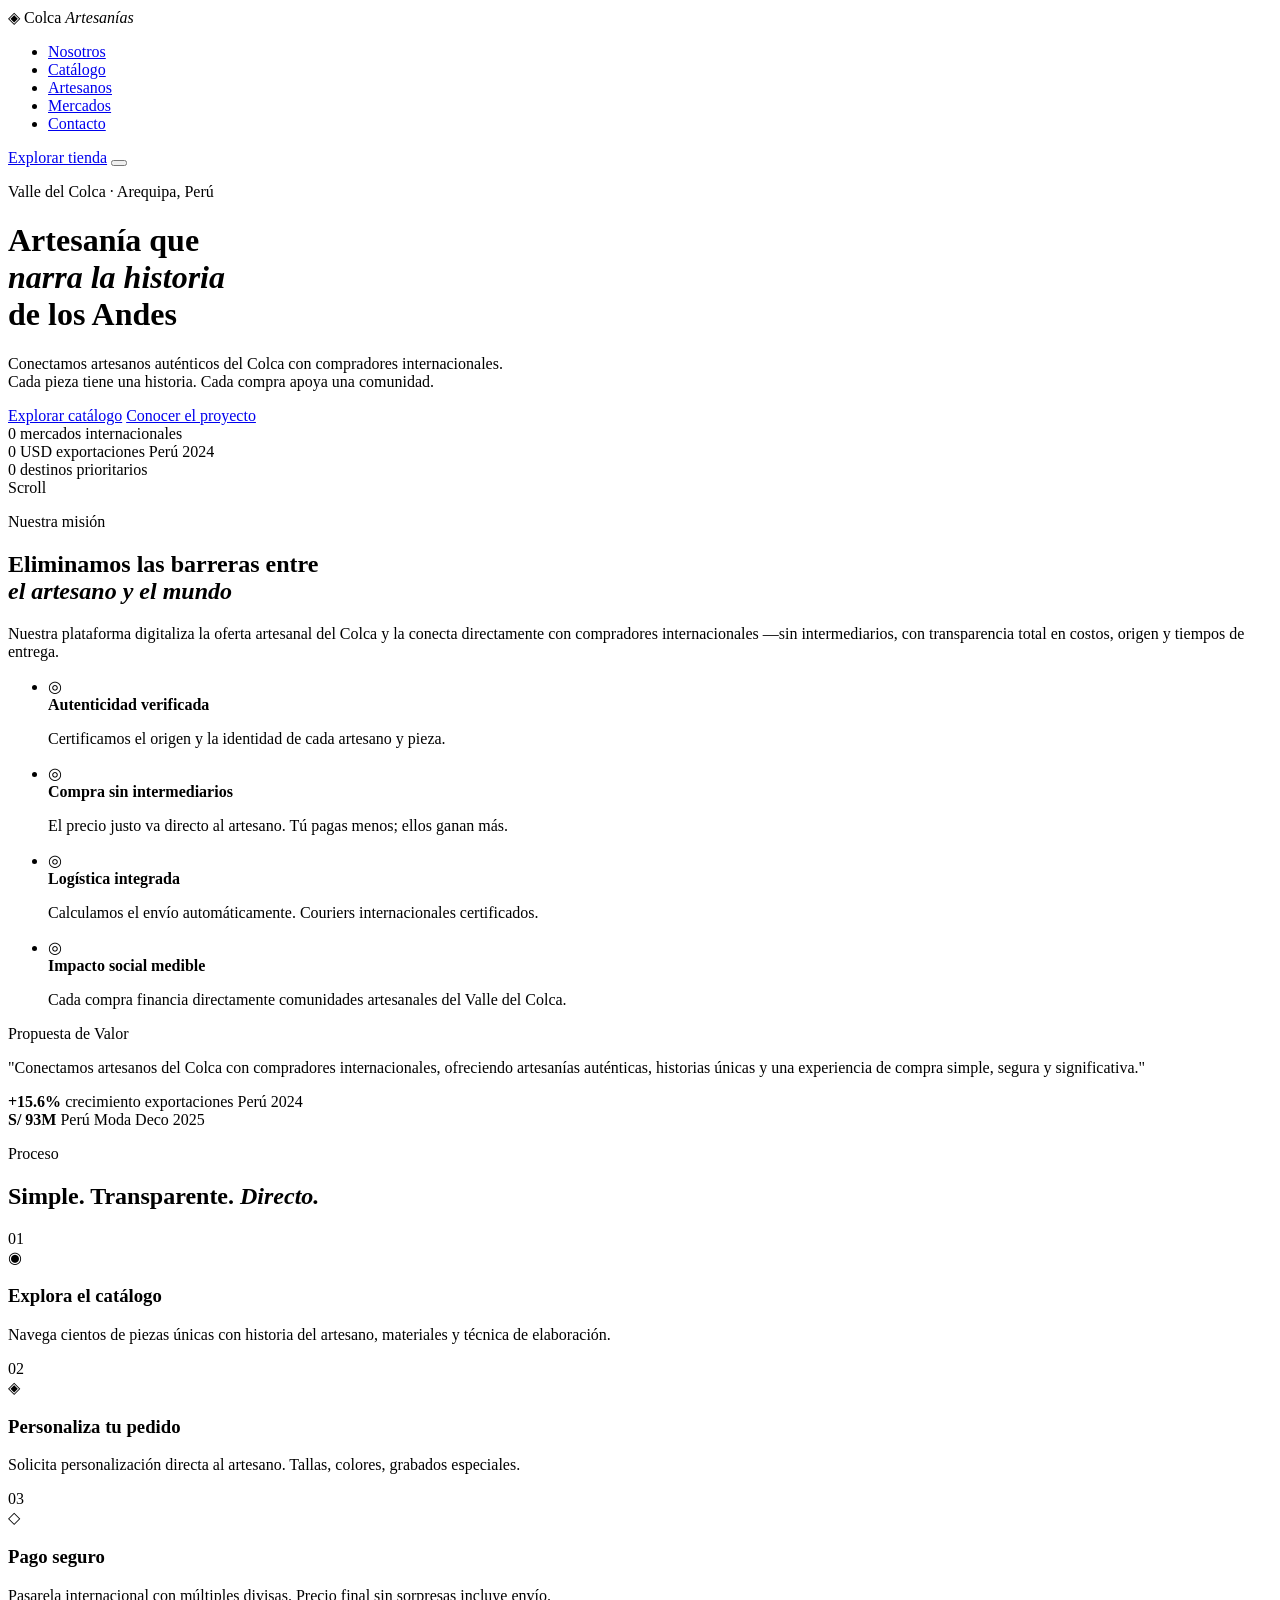
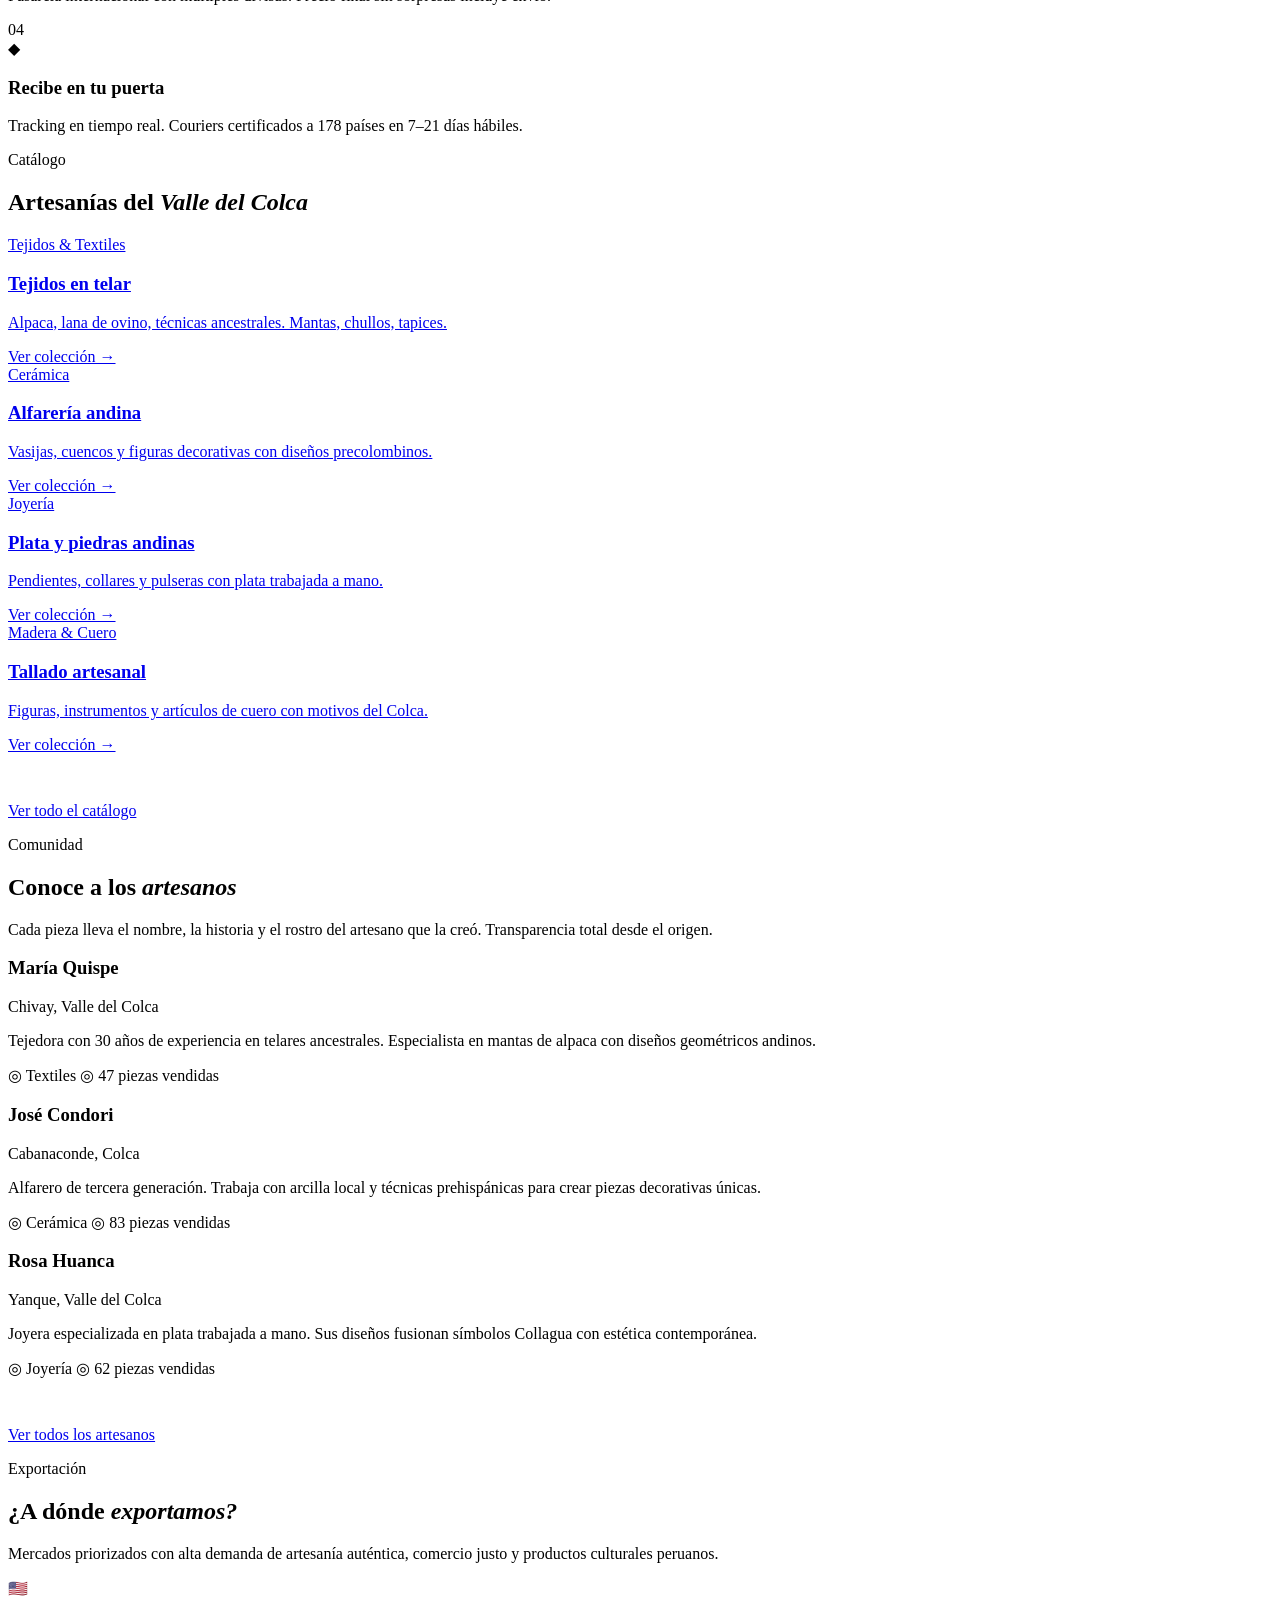
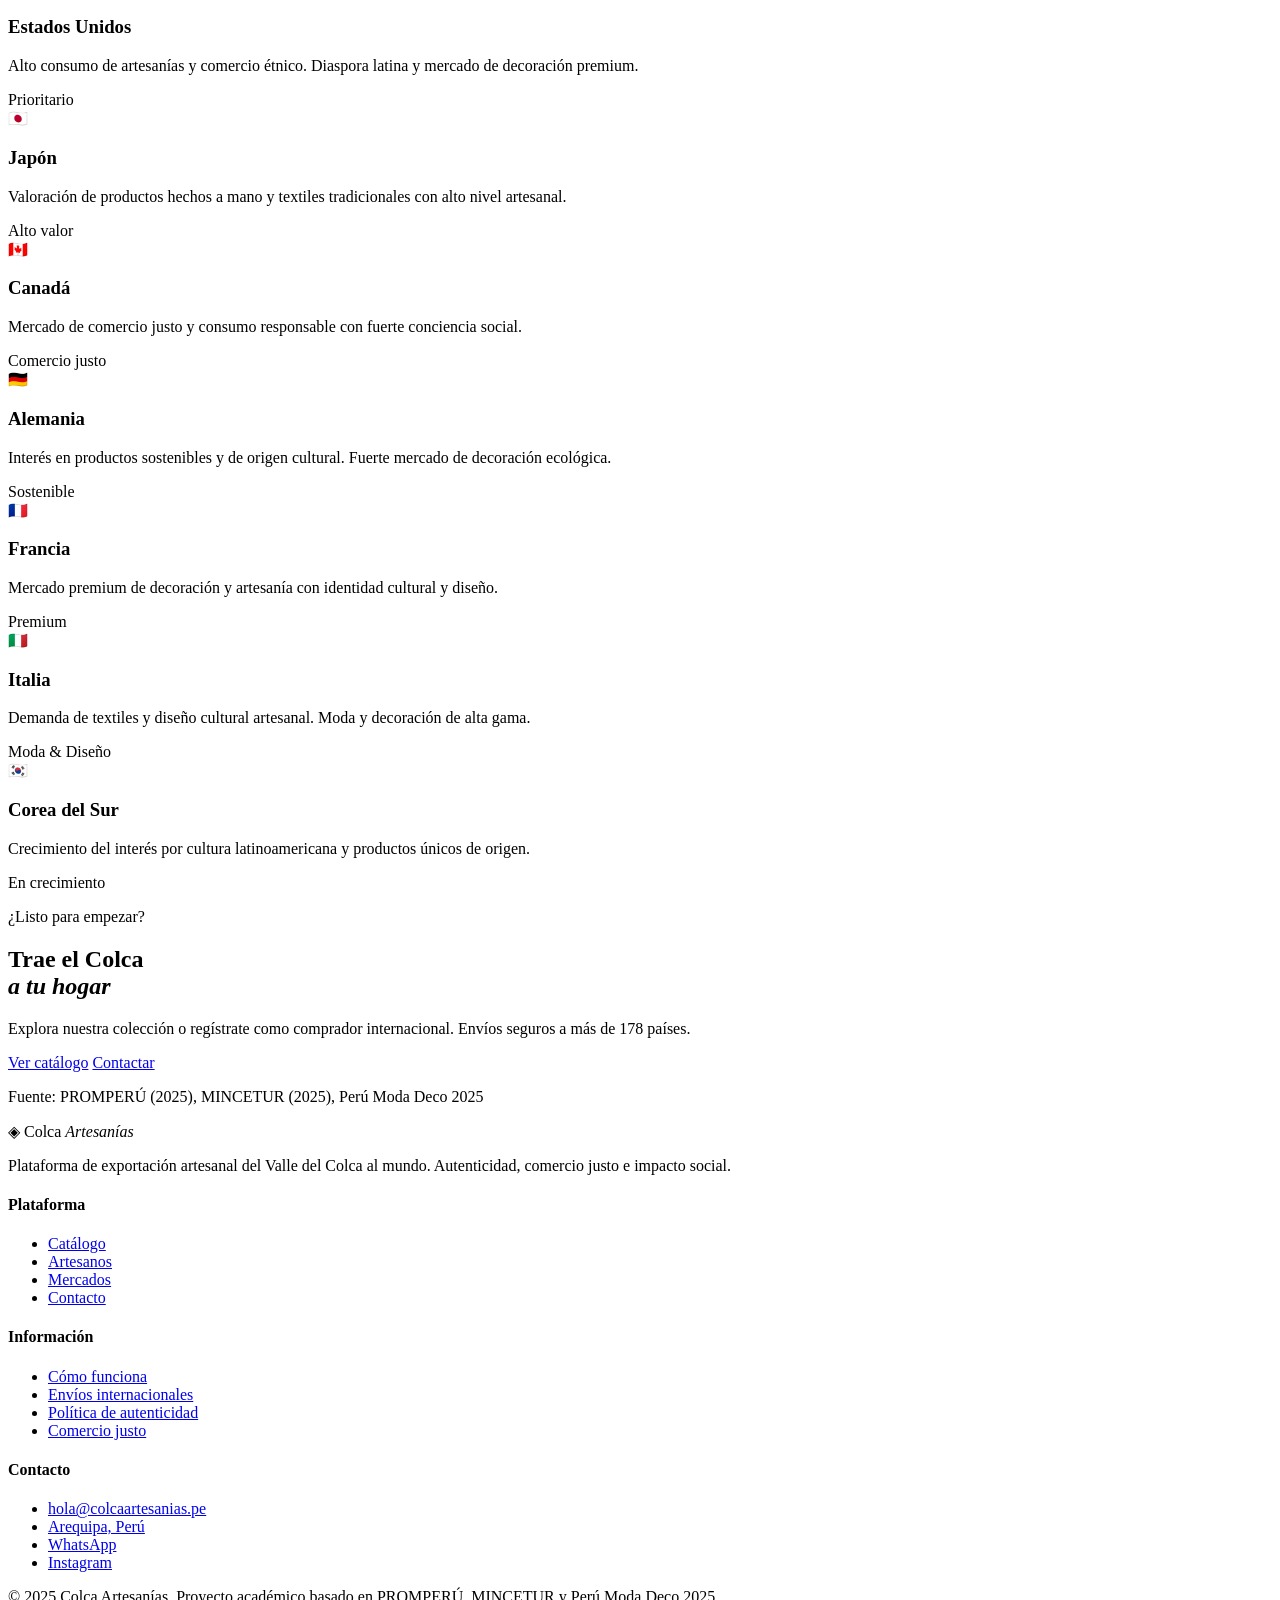
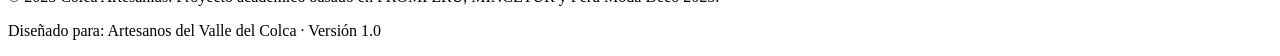
==== index.html @ 42e781b8 "Add files via upload" ====
<!DOCTYPE html>
<html lang="es">
<head>
  <meta charset="UTF-8" />
  <meta name="viewport" content="width=device-width, initial-scale=1.0" />
  <title>Colca Artesanías — Artesanía del Valle del Colca al Mundo</title>
  <meta name="description" content="Plataforma que conecta artesanos del Valle del Colca con compradores internacionales. Artesanías auténticas, historias únicas, envío mundial." />
  <link rel="preconnect" href="https://fonts.googleapis.com" />
  <link rel="preconnect" href="https://fonts.gstatic.com" crossorigin />
  <link href="https://fonts.googleapis.com/css2?family=Cormorant+Garamond:ital,wght@0,300;0,400;0,600;0,700;1,300;1,400&family=Outfit:wght@300;400;500;600&display=swap" rel="stylesheet" />
  <link rel="stylesheet" href="css/main.css" />
  <link rel="stylesheet" href="css/animations.css" />
</head>
<body>

  <!-- ── NAV ───────────────────────────────────────────────────────────────── -->
  <nav class="nav" id="nav">
    <div class="nav__logo">
      <span class="nav__logo-icon">◈</span>
      <span class="nav__logo-text">Colca <em>Artesanías</em></span>
    </div>
    <ul class="nav__links">
      <li><a href="#nosotros">Nosotros</a></li>
      <li><a href="#catalogo">Catálogo</a></li>
      <li><a href="#artesanos">Artesanos</a></li>
      <li><a href="#mercados">Mercados</a></li>
      <li><a href="#contacto">Contacto</a></li>
    </ul>
    <a href="pages/catalogo.html" class="nav__cta">Explorar tienda</a>
    <button class="nav__burger" id="navBurger" aria-label="Menú">
      <span></span><span></span><span></span>
    </button>
  </nav>

  <!-- ── HERO ──────────────────────────────────────────────────────────────── -->
  <header class="hero">
    <div class="hero__bg">
      <div class="hero__texture"></div>
      <div class="hero__gradient"></div>
    </div>
    <div class="hero__content">
      <p class="hero__eyebrow reveal">Valle del Colca · Arequipa, Perú</p>
      <h1 class="hero__title reveal">
        Artesanía que<br/>
        <em>narra la historia</em><br/>
        de los Andes
      </h1>
      <p class="hero__subtitle reveal">
        Conectamos artesanos auténticos del Colca con compradores internacionales.<br/>
        Cada pieza tiene una historia. Cada compra apoya una comunidad.
      </p>
      <div class="hero__actions reveal">
        <a href="pages/catalogo.html" class="btn btn--primary">Explorar catálogo</a>
        <a href="#nosotros" class="btn btn--ghost">Conocer el proyecto</a>
      </div>
    </div>
    <div class="hero__stats reveal">
      <div class="stat">
        <span class="stat__num" data-target="178">0</span>
        <span class="stat__label">mercados internacionales</span>
      </div>
      <div class="stat">
        <span class="stat__num" data-target="74" data-suffix="B">0</span>
        <span class="stat__label">USD exportaciones Perú 2024</span>
      </div>
      <div class="stat">
        <span class="stat__num" data-target="7" data-suffix=" países">0</span>
        <span class="stat__label">destinos prioritarios</span>
      </div>
    </div>
    <div class="hero__scroll">
      <span>Scroll</span>
      <div class="hero__scroll-line"></div>
    </div>
  </header>

  <!-- ── PROPUESTA DE VALOR ─────────────────────────────────────────────────── -->
  <section class="value-prop" id="nosotros">
    <div class="container">
      <div class="value-prop__grid">
        <div class="value-prop__text">
          <p class="label reveal">Nuestra misión</p>
          <h2 class="reveal">Eliminamos las barreras entre<br/><em>el artesano y el mundo</em></h2>
          <p class="body-text reveal">
            Nuestra plataforma digitaliza la oferta artesanal del Colca y la conecta directamente con compradores internacionales —sin intermediarios, con transparencia total en costos, origen y tiempos de entrega.
          </p>
          <ul class="value-list reveal">
            <li>
              <span class="value-list__icon">◎</span>
              <div>
                <strong>Autenticidad verificada</strong>
                <p>Certificamos el origen y la identidad de cada artesano y pieza.</p>
              </div>
            </li>
            <li>
              <span class="value-list__icon">◎</span>
              <div>
                <strong>Compra sin intermediarios</strong>
                <p>El precio justo va directo al artesano. Tú pagas menos; ellos ganan más.</p>
              </div>
            </li>
            <li>
              <span class="value-list__icon">◎</span>
              <div>
                <strong>Logística integrada</strong>
                <p>Calculamos el envío automáticamente. Couriers internacionales certificados.</p>
              </div>
            </li>
            <li>
              <span class="value-list__icon">◎</span>
              <div>
                <strong>Impacto social medible</strong>
                <p>Cada compra financia directamente comunidades artesanales del Valle del Colca.</p>
              </div>
            </li>
          </ul>
        </div>
        <div class="value-prop__visual reveal">
          <div class="vp-card">
            <div class="vp-card__tag">Propuesta de Valor</div>
            <p class="vp-card__text">
              "Conectamos artesanos del Colca con compradores internacionales, ofreciendo artesanías auténticas, historias únicas y una experiencia de compra simple, segura y significativa."
            </p>
            <div class="vp-card__divider"></div>
            <div class="vp-card__stats">
              <div>
                <strong>+15.6%</strong>
                <span>crecimiento exportaciones Perú 2024</span>
              </div>
              <div>
                <strong>S/ 93M</strong>
                <span>Perú Moda Deco 2025</span>
              </div>
            </div>
          </div>
        </div>
      </div>
    </div>
  </section>

  <!-- ── CÓMO FUNCIONA ─────────────────────────────────────────────────────── -->
  <section class="how-it-works">
    <div class="container">
      <p class="label label--center reveal">Proceso</p>
      <h2 class="text-center reveal">Simple. Transparente. <em>Directo.</em></h2>
      <div class="steps">
        <div class="step reveal">
          <div class="step__number">01</div>
          <div class="step__icon">◉</div>
          <h3>Explora el catálogo</h3>
          <p>Navega cientos de piezas únicas con historia del artesano, materiales y técnica de elaboración.</p>
        </div>
        <div class="step__connector"></div>
        <div class="step reveal">
          <div class="step__number">02</div>
          <div class="step__icon">◈</div>
          <h3>Personaliza tu pedido</h3>
          <p>Solicita personalización directa al artesano. Tallas, colores, grabados especiales.</p>
        </div>
        <div class="step__connector"></div>
        <div class="step reveal">
          <div class="step__number">03</div>
          <div class="step__icon">◇</div>
          <h3>Pago seguro</h3>
          <p>Pasarela internacional con múltiples divisas. Precio final sin sorpresas incluye envío.</p>
        </div>
        <div class="step__connector"></div>
        <div class="step reveal">
          <div class="step__number">04</div>
          <div class="step__icon">◆</div>
          <h3>Recibe en tu puerta</h3>
          <p>Tracking en tiempo real. Couriers certificados a 178 países en 7–21 días hábiles.</p>
        </div>
      </div>
    </div>
  </section>

  <!-- ── CATEGORÍAS / CATÁLOGO PREVIEW ─────────────────────────────────────── -->
  <section class="catalog-preview" id="catalogo">
    <div class="container">
      <p class="label reveal">Catálogo</p>
      <h2 class="reveal">Artesanías del <em>Valle del Colca</em></h2>
      <div class="categories reveal">
        <a href="pages/catalogo.html?cat=textiles" class="category-card">
          <div class="category-card__bg category-card__bg--textiles"></div>
          <div class="category-card__content">
            <span class="category-card__tag">Tejidos &amp; Textiles</span>
            <h3>Tejidos en telar</h3>
            <p>Alpaca, lana de ovino, técnicas ancestrales. Mantas, chullos, tapices.</p>
            <span class="category-card__cta">Ver colección →</span>
          </div>
        </a>
        <a href="pages/catalogo.html?cat=ceramica" class="category-card">
          <div class="category-card__bg category-card__bg--ceramica"></div>
          <div class="category-card__content">
            <span class="category-card__tag">Cerámica</span>
            <h3>Alfarería andina</h3>
            <p>Vasijas, cuencos y figuras decorativas con diseños precolombinos.</p>
            <span class="category-card__cta">Ver colección →</span>
          </div>
        </a>
        <a href="pages/catalogo.html?cat=joyeria" class="category-card">
          <div class="category-card__bg category-card__bg--joyeria"></div>
          <div class="category-card__content">
            <span class="category-card__tag">Joyería</span>
            <h3>Plata y piedras andinas</h3>
            <p>Pendientes, collares y pulseras con plata trabajada a mano.</p>
            <span class="category-card__cta">Ver colección →</span>
          </div>
        </a>
        <a href="pages/catalogo.html?cat=madera" class="category-card">
          <div class="category-card__bg category-card__bg--madera"></div>
          <div class="category-card__content">
            <span class="category-card__tag">Madera &amp; Cuero</span>
            <h3>Tallado artesanal</h3>
            <p>Figuras, instrumentos y artículos de cuero con motivos del Colca.</p>
            <span class="category-card__cta">Ver colección →</span>
          </div>
        </a>
      </div>
      <div class="text-center reveal" style="margin-top:3rem">
        <a href="pages/catalogo.html" class="btn btn--primary">Ver todo el catálogo</a>
      </div>
    </div>
  </section>

  <!-- ── ARTESANOS ──────────────────────────────────────────────────────────── -->
  <section class="artisans" id="artesanos">
    <div class="container">
      <p class="label reveal">Comunidad</p>
      <h2 class="reveal">Conoce a los <em>artesanos</em></h2>
      <p class="section-desc reveal">Cada pieza lleva el nombre, la historia y el rostro del artesano que la creó. Transparencia total desde el origen.</p>
      <div class="artisans__grid">
        <div class="artisan-card reveal">
          <div class="artisan-card__img artisan-card__img--1"></div>
          <div class="artisan-card__body">
            <h3>María Quispe</h3>
            <span class="artisan-card__village">Chivay, Valle del Colca</span>
            <p>Tejedora con 30 años de experiencia en telares ancestrales. Especialista en mantas de alpaca con diseños geométricos andinos.</p>
            <div class="artisan-card__meta">
              <span>◎ Textiles</span>
              <span>◎ 47 piezas vendidas</span>
            </div>
          </div>
        </div>
        <div class="artisan-card reveal">
          <div class="artisan-card__img artisan-card__img--2"></div>
          <div class="artisan-card__body">
            <h3>José Condori</h3>
            <span class="artisan-card__village">Cabanaconde, Colca</span>
            <p>Alfarero de tercera generación. Trabaja con arcilla local y técnicas prehispánicas para crear piezas decorativas únicas.</p>
            <div class="artisan-card__meta">
              <span>◎ Cerámica</span>
              <span>◎ 83 piezas vendidas</span>
            </div>
          </div>
        </div>
        <div class="artisan-card reveal">
          <div class="artisan-card__img artisan-card__img--3"></div>
          <div class="artisan-card__body">
            <h3>Rosa Huanca</h3>
            <span class="artisan-card__village">Yanque, Valle del Colca</span>
            <p>Joyera especializada en plata trabajada a mano. Sus diseños fusionan símbolos Collagua con estética contemporánea.</p>
            <div class="artisan-card__meta">
              <span>◎ Joyería</span>
              <span>◎ 62 piezas vendidas</span>
            </div>
          </div>
        </div>
      </div>
      <div class="text-center reveal" style="margin-top:3rem">
        <a href="pages/artesanos.html" class="btn btn--outline">Ver todos los artesanos</a>
      </div>
    </div>
  </section>

  <!-- ── MERCADOS ───────────────────────────────────────────────────────────── -->
  <section class="markets" id="mercados">
    <div class="container">
      <p class="label reveal">Exportación</p>
      <h2 class="reveal">¿A dónde <em>exportamos?</em></h2>
      <p class="section-desc reveal">Mercados priorizados con alta demanda de artesanía auténtica, comercio justo y productos culturales peruanos.</p>
      <div class="markets__grid">
        <div class="market-card reveal" data-country="us">
          <div class="market-card__flag">🇺🇸</div>
          <div class="market-card__info">
            <h3>Estados Unidos</h3>
            <p>Alto consumo de artesanías y comercio étnico. Diaspora latina y mercado de decoración premium.</p>
          </div>
          <div class="market-card__tag">Prioritario</div>
        </div>
        <div class="market-card reveal" data-country="jp">
          <div class="market-card__flag">🇯🇵</div>
          <div class="market-card__info">
            <h3>Japón</h3>
            <p>Valoración de productos hechos a mano y textiles tradicionales con alto nivel artesanal.</p>
          </div>
          <div class="market-card__tag">Alto valor</div>
        </div>
        <div class="market-card reveal" data-country="ca">
          <div class="market-card__flag">🇨🇦</div>
          <div class="market-card__info">
            <h3>Canadá</h3>
            <p>Mercado de comercio justo y consumo responsable con fuerte conciencia social.</p>
          </div>
          <div class="market-card__tag">Comercio justo</div>
        </div>
        <div class="market-card reveal" data-country="de">
          <div class="market-card__flag">🇩🇪</div>
          <div class="market-card__info">
            <h3>Alemania</h3>
            <p>Interés en productos sostenibles y de origen cultural. Fuerte mercado de decoración ecológica.</p>
          </div>
          <div class="market-card__tag">Sostenible</div>
        </div>
        <div class="market-card reveal" data-country="fr">
          <div class="market-card__flag">🇫🇷</div>
          <div class="market-card__info">
            <h3>Francia</h3>
            <p>Mercado premium de decoración y artesanía con identidad cultural y diseño.</p>
          </div>
          <div class="market-card__tag">Premium</div>
        </div>
        <div class="market-card reveal" data-country="it">
          <div class="market-card__flag">🇮🇹</div>
          <div class="market-card__info">
            <h3>Italia</h3>
            <p>Demanda de textiles y diseño cultural artesanal. Moda y decoración de alta gama.</p>
          </div>
          <div class="market-card__tag">Moda & Diseño</div>
        </div>
        <div class="market-card reveal" data-country="kr">
          <div class="market-card__flag">🇰🇷</div>
          <div class="market-card__info">
            <h3>Corea del Sur</h3>
            <p>Crecimiento del interés por cultura latinoamericana y productos únicos de origen.</p>
          </div>
          <div class="market-card__tag">En crecimiento</div>
        </div>
      </div>
    </div>
  </section>

  <!-- ── CTA FINAL ─────────────────────────────────────────────────────────── -->
  <section class="cta-section" id="contacto">
    <div class="cta-section__bg"></div>
    <div class="container">
      <div class="cta-box reveal">
        <p class="label label--light">¿Listo para empezar?</p>
        <h2>Trae el Colca<br/><em>a tu hogar</em></h2>
        <p>Explora nuestra colección o regístrate como comprador internacional. Envíos seguros a más de 178 países.</p>
        <div class="cta-box__actions">
          <a href="pages/catalogo.html" class="btn btn--primary">Ver catálogo</a>
          <a href="pages/contacto.html" class="btn btn--ghost-light">Contactar</a>
        </div>
        <p class="cta-box__note">Fuente: PROMPERÚ (2025), MINCETUR (2025), Perú Moda Deco 2025</p>
      </div>
    </div>
  </section>

  <!-- ── FOOTER ─────────────────────────────────────────────────────────────── -->
  <footer class="footer">
    <div class="container">
      <div class="footer__top">
        <div class="footer__brand">
          <div class="footer__logo">
            <span class="nav__logo-icon">◈</span>
            <span>Colca <em>Artesanías</em></span>
          </div>
          <p>Plataforma de exportación artesanal del Valle del Colca al mundo. Autenticidad, comercio justo e impacto social.</p>
        </div>
        <div class="footer__links">
          <div class="footer__col">
            <h4>Plataforma</h4>
            <ul>
              <li><a href="pages/catalogo.html">Catálogo</a></li>
              <li><a href="pages/artesanos.html">Artesanos</a></li>
              <li><a href="#mercados">Mercados</a></li>
              <li><a href="pages/contacto.html">Contacto</a></li>
            </ul>
          </div>
          <div class="footer__col">
            <h4>Información</h4>
            <ul>
              <li><a href="#">Cómo funciona</a></li>
              <li><a href="#">Envíos internacionales</a></li>
              <li><a href="#">Política de autenticidad</a></li>
              <li><a href="#">Comercio justo</a></li>
            </ul>
          </div>
          <div class="footer__col">
            <h4>Contacto</h4>
            <ul>
              <li><a href="mailto:hola@colcaartesanias.pe">hola@colcaartesanias.pe</a></li>
              <li><a href="#">Arequipa, Perú</a></li>
              <li><a href="#">WhatsApp</a></li>
              <li><a href="#">Instagram</a></li>
            </ul>
          </div>
        </div>
      </div>
      <div class="footer__bottom">
        <p>© 2025 Colca Artesanías. Proyecto académico basado en PROMPERÚ, MINCETUR y Perú Moda Deco 2025.</p>
        <p>Diseñado para: Artesanos del Valle del Colca · Versión 1.0</p>
      </div>
    </div>
  </footer>

  <script src="js/main.js"></script>
</body>
</html>
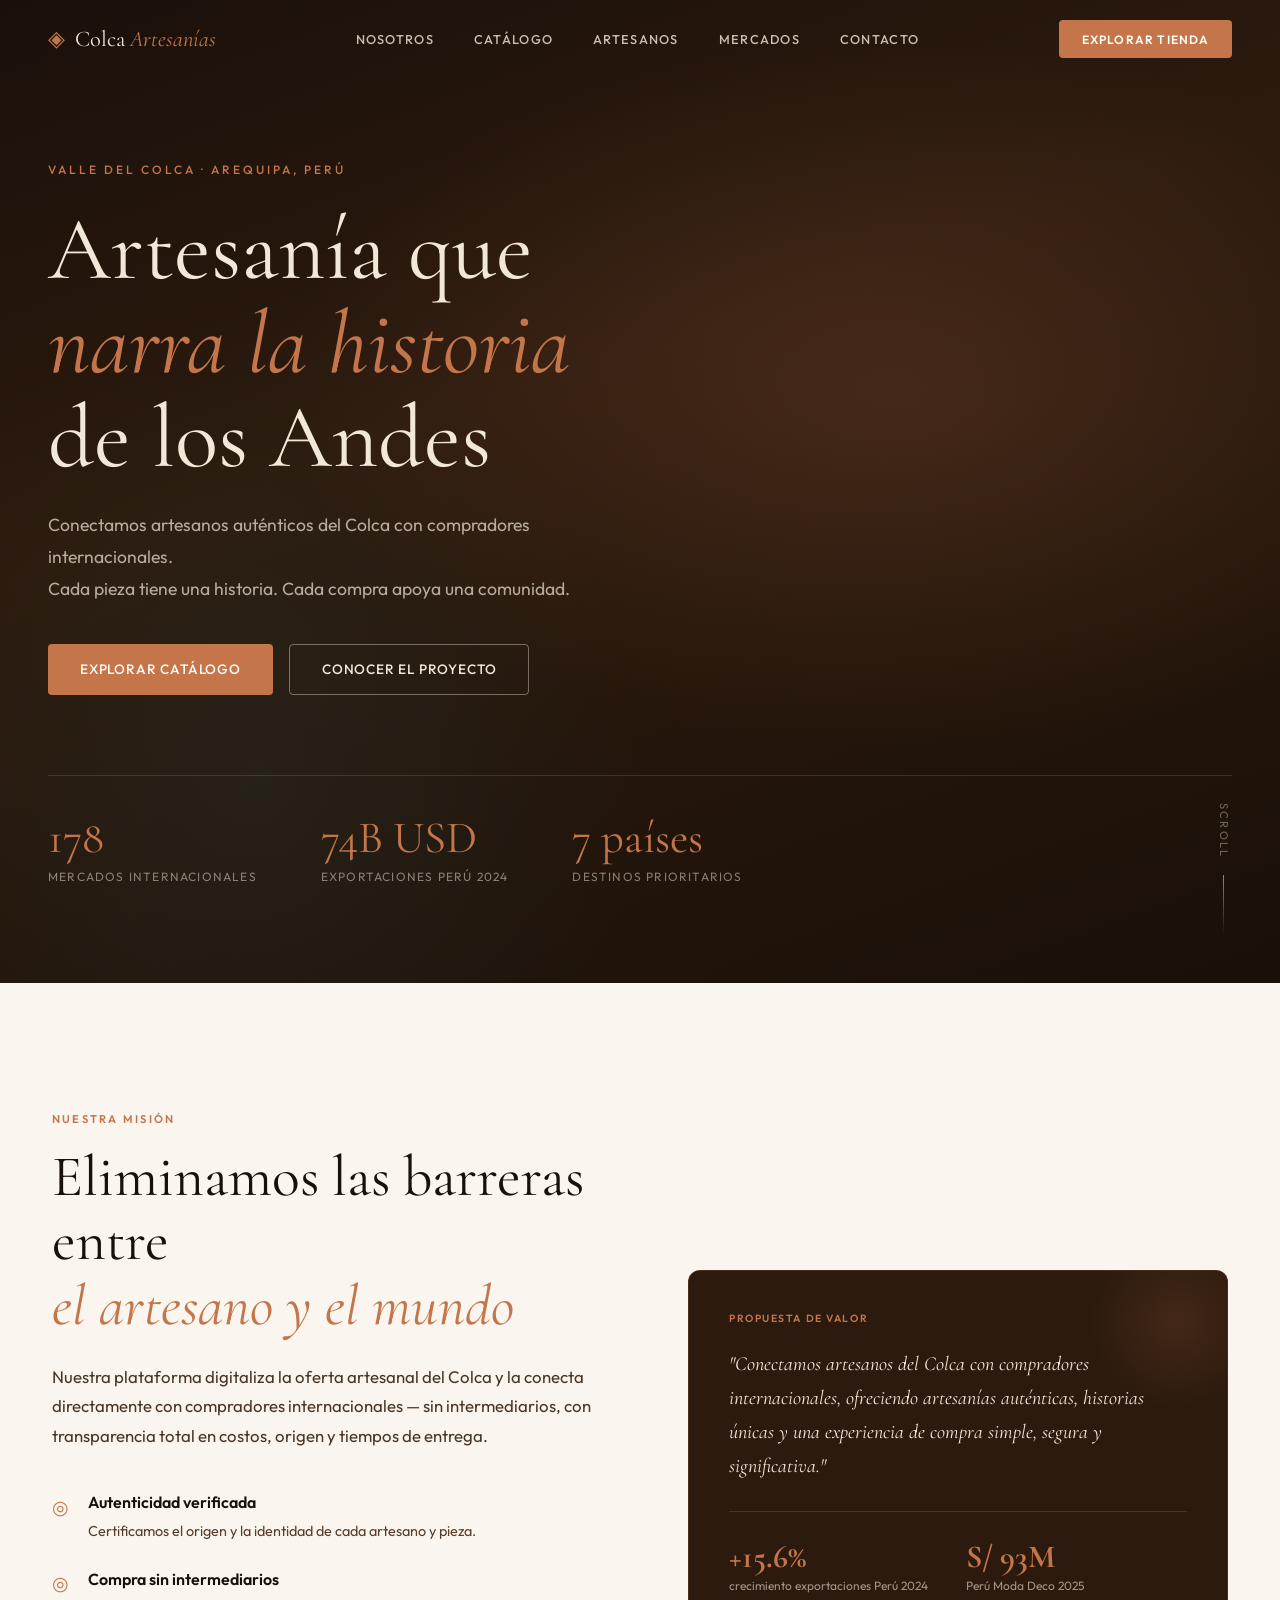
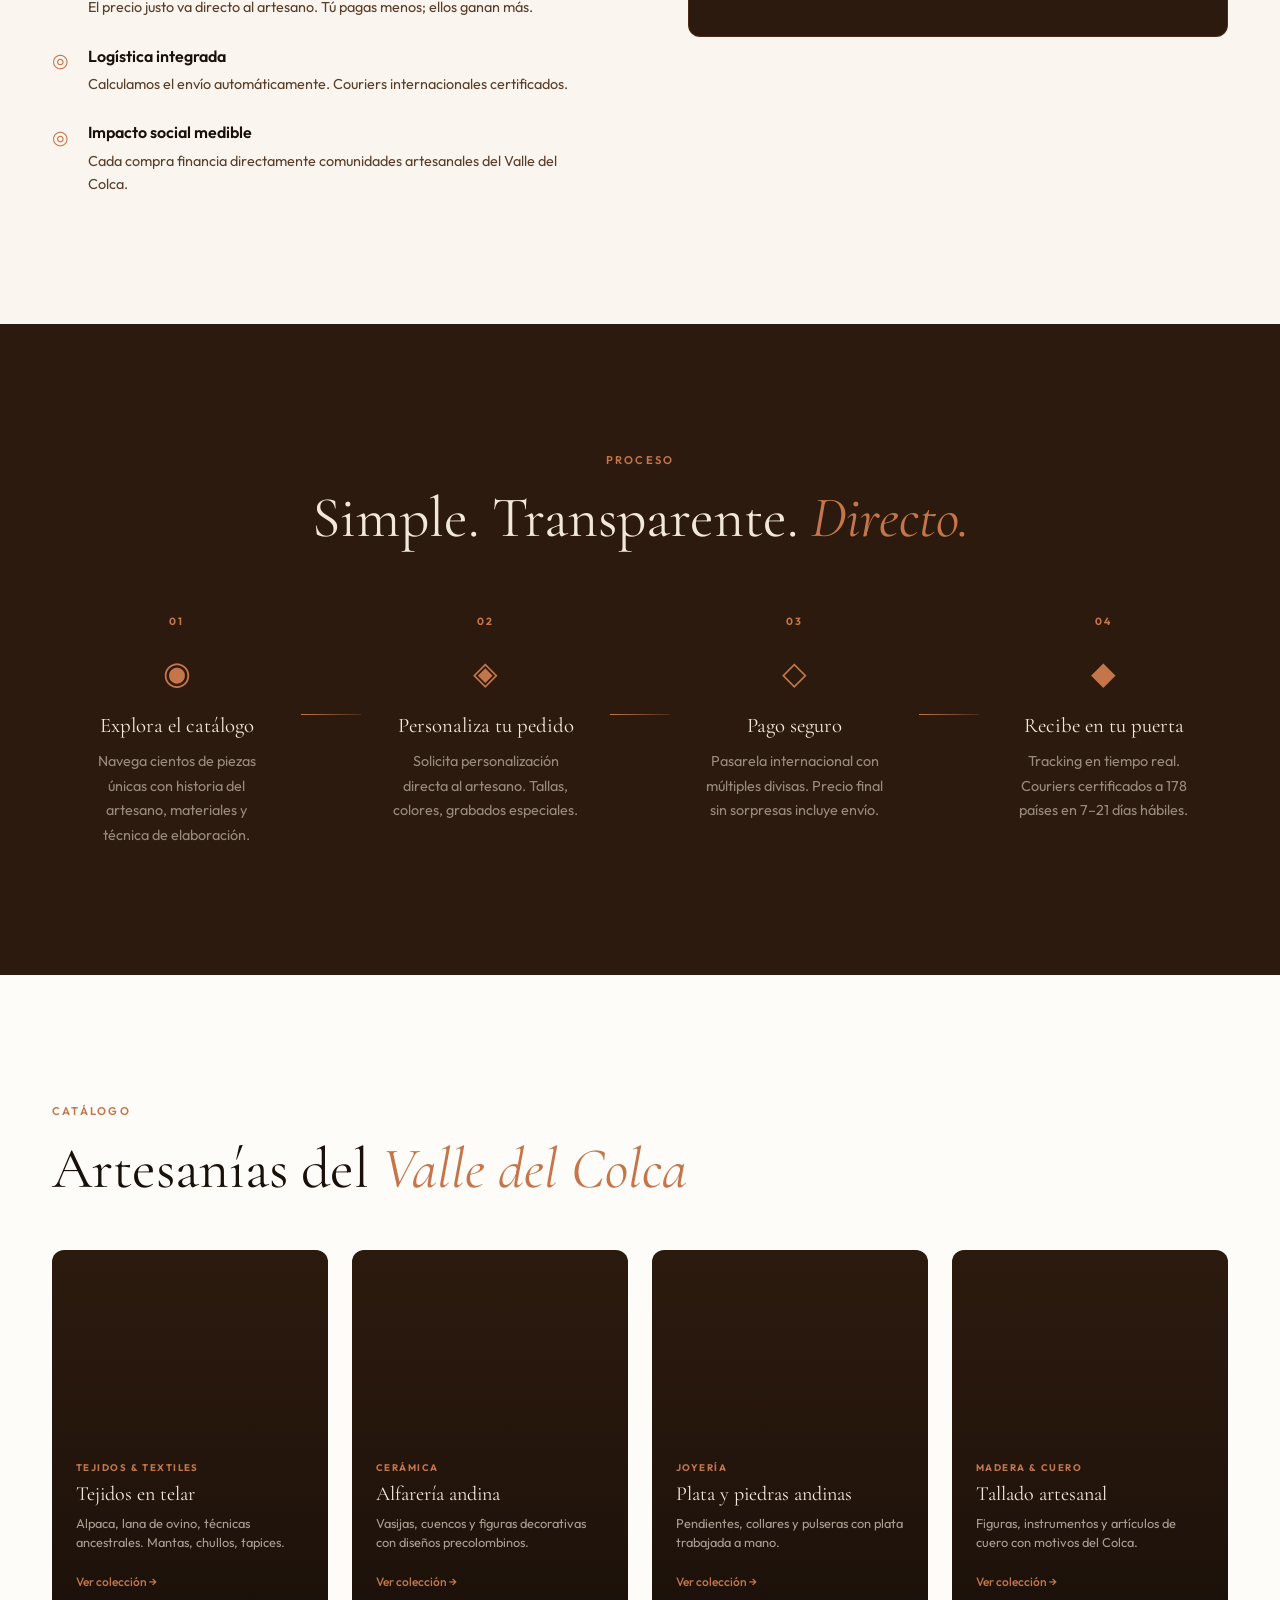
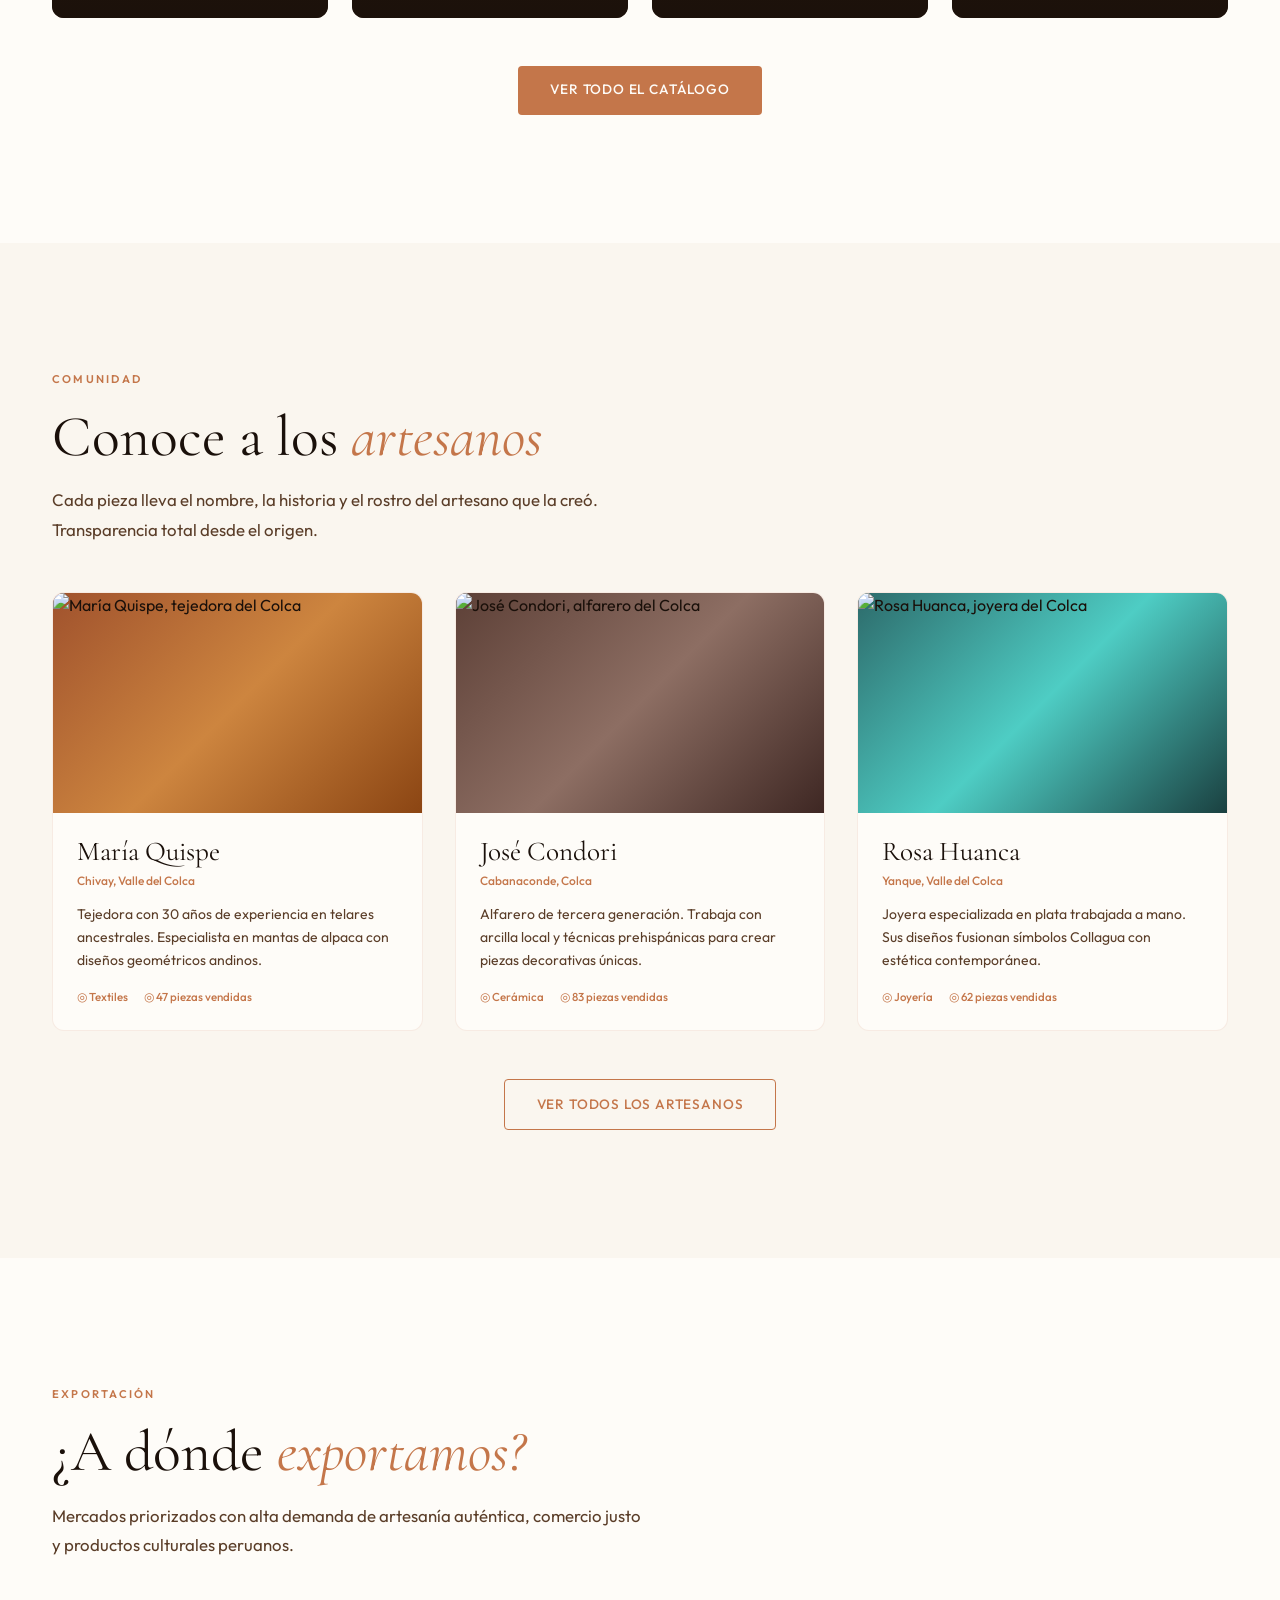
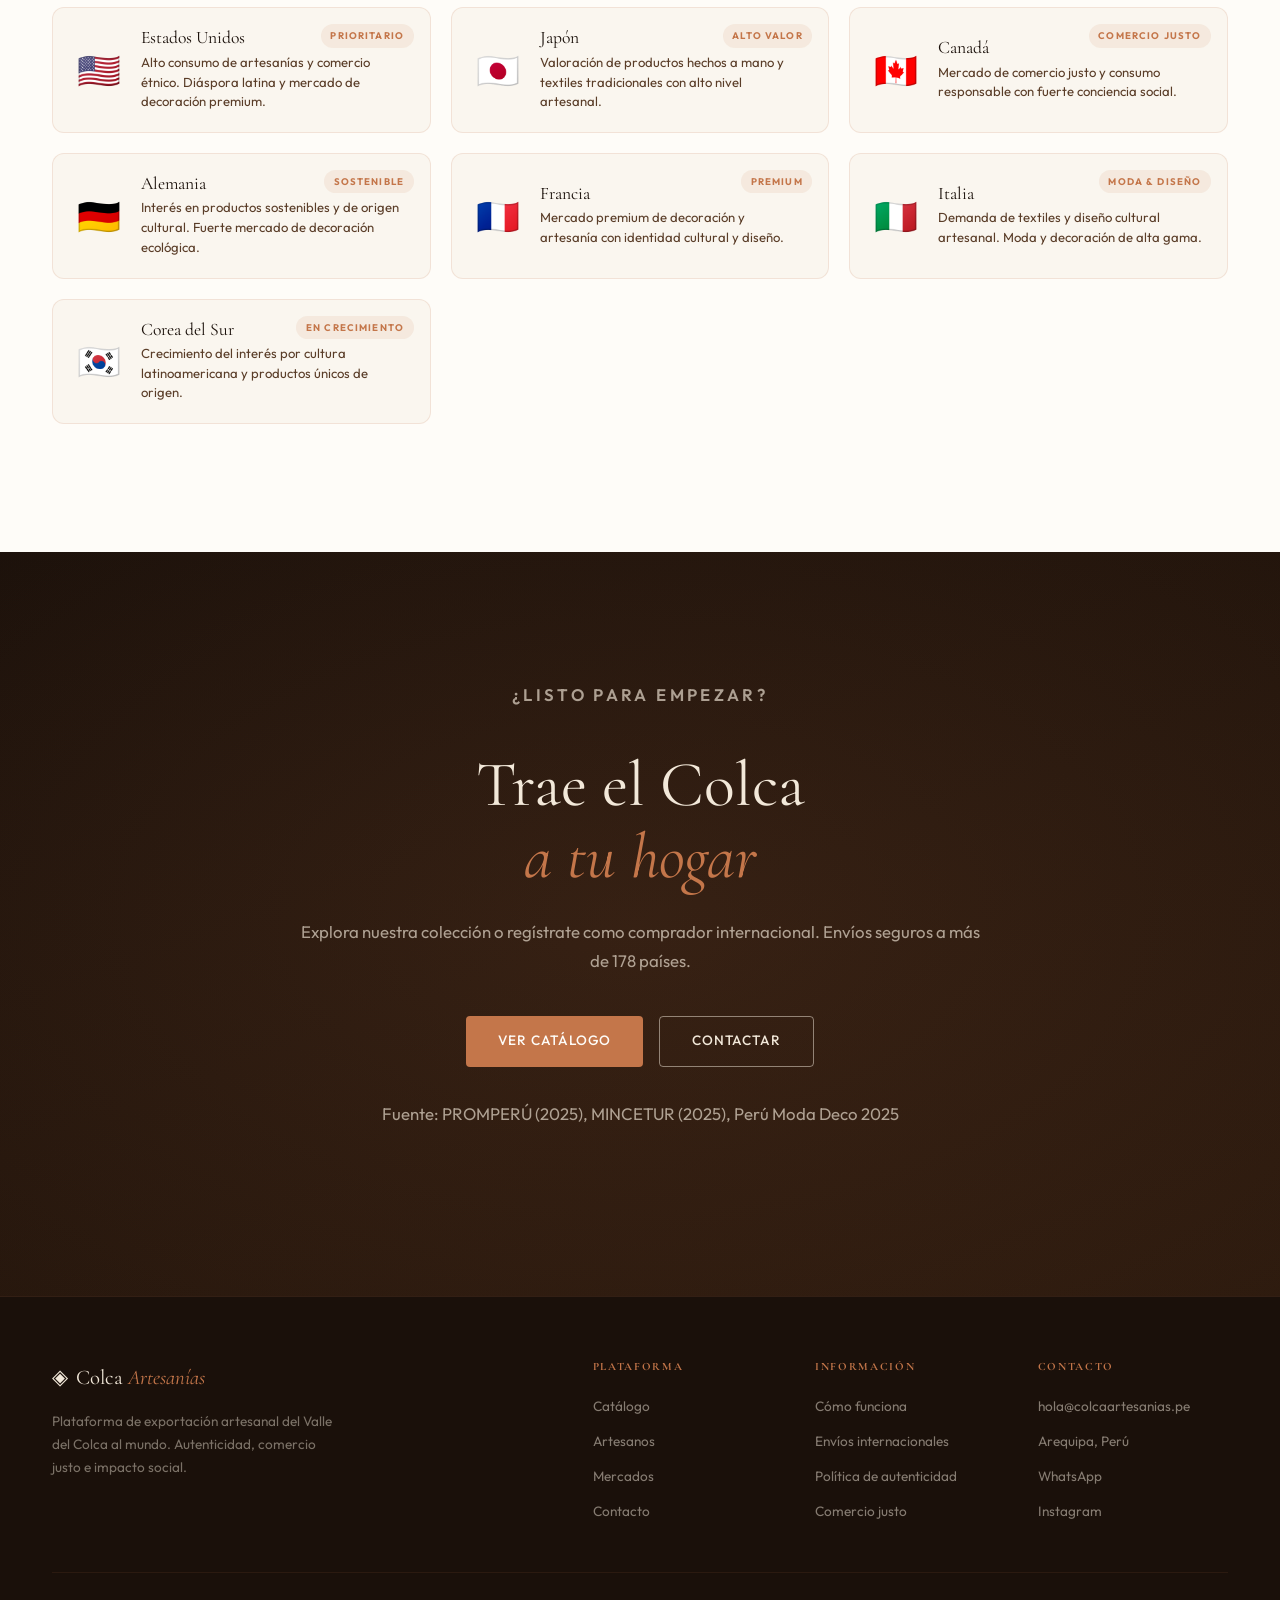
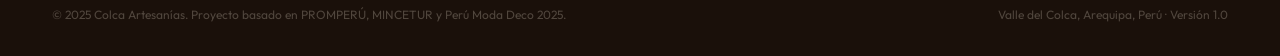
==== commit c096a865: "feat: imágenes reales en catálogo y artesanos" ====
--- a/index.html
+++ b/index.html
@@ -4,408 +4,358 @@
   <meta charset="UTF-8" />
   <meta name="viewport" content="width=device-width, initial-scale=1.0" />
   <title>Colca Artesanías — Artesanía del Valle del Colca al Mundo</title>
-  <meta name="description" content="Plataforma que conecta artesanos del Valle del Colca con compradores internacionales. Artesanías auténticas, historias únicas, envío mundial." />
-  <link rel="preconnect" href="https://fonts.googleapis.com" />
-  <link rel="preconnect" href="https://fonts.gstatic.com" crossorigin />
-  <link href="https://fonts.googleapis.com/css2?family=Cormorant+Garamond:ital,wght@0,300;0,400;0,600;0,700;1,300;1,400&family=Outfit:wght@300;400;500;600&display=swap" rel="stylesheet" />
+  <meta name="description" content="Plataforma de exportación artesanal del Valle del Colca. Artesanías auténticas, historias únicas, envío mundial." />
   <link rel="stylesheet" href="css/main.css" />
-  <link rel="stylesheet" href="css/animations.css" />
 </head>
 <body>
 
-  <!-- ── NAV ───────────────────────────────────────────────────────────────── -->
-  <nav class="nav" id="nav">
-    <div class="nav__logo">
-      <span class="nav__logo-icon">◈</span>
-      <span class="nav__logo-text">Colca <em>Artesanías</em></span>
-    </div>
-    <ul class="nav__links">
-      <li><a href="#nosotros">Nosotros</a></li>
-      <li><a href="#catalogo">Catálogo</a></li>
-      <li><a href="#artesanos">Artesanos</a></li>
-      <li><a href="#mercados">Mercados</a></li>
-      <li><a href="#contacto">Contacto</a></li>
-    </ul>
-    <a href="pages/catalogo.html" class="nav__cta">Explorar tienda</a>
-    <button class="nav__burger" id="navBurger" aria-label="Menú">
-      <span></span><span></span><span></span>
-    </button>
-  </nav>
-
-  <!-- ── HERO ──────────────────────────────────────────────────────────────── -->
-  <header class="hero">
-    <div class="hero__bg">
-      <div class="hero__texture"></div>
-      <div class="hero__gradient"></div>
-    </div>
-    <div class="hero__content">
-      <p class="hero__eyebrow reveal">Valle del Colca · Arequipa, Perú</p>
-      <h1 class="hero__title reveal">
-        Artesanía que<br/>
-        <em>narra la historia</em><br/>
-        de los Andes
-      </h1>
-      <p class="hero__subtitle reveal">
-        Conectamos artesanos auténticos del Colca con compradores internacionales.<br/>
-        Cada pieza tiene una historia. Cada compra apoya una comunidad.
-      </p>
-      <div class="hero__actions reveal">
-        <a href="pages/catalogo.html" class="btn btn--primary">Explorar catálogo</a>
-        <a href="#nosotros" class="btn btn--ghost">Conocer el proyecto</a>
-      </div>
-    </div>
-    <div class="hero__stats reveal">
-      <div class="stat">
-        <span class="stat__num" data-target="178">0</span>
-        <span class="stat__label">mercados internacionales</span>
-      </div>
-      <div class="stat">
-        <span class="stat__num" data-target="74" data-suffix="B">0</span>
-        <span class="stat__label">USD exportaciones Perú 2024</span>
-      </div>
-      <div class="stat">
-        <span class="stat__num" data-target="7" data-suffix=" países">0</span>
-        <span class="stat__label">destinos prioritarios</span>
-      </div>
-    </div>
-    <div class="hero__scroll">
-      <span>Scroll</span>
-      <div class="hero__scroll-line"></div>
-    </div>
-  </header>
-
-  <!-- ── PROPUESTA DE VALOR ─────────────────────────────────────────────────── -->
-  <section class="value-prop" id="nosotros">
-    <div class="container">
-      <div class="value-prop__grid">
-        <div class="value-prop__text">
-          <p class="label reveal">Nuestra misión</p>
-          <h2 class="reveal">Eliminamos las barreras entre<br/><em>el artesano y el mundo</em></h2>
-          <p class="body-text reveal">
-            Nuestra plataforma digitaliza la oferta artesanal del Colca y la conecta directamente con compradores internacionales —sin intermediarios, con transparencia total en costos, origen y tiempos de entrega.
-          </p>
-          <ul class="value-list reveal">
-            <li>
-              <span class="value-list__icon">◎</span>
-              <div>
-                <strong>Autenticidad verificada</strong>
-                <p>Certificamos el origen y la identidad de cada artesano y pieza.</p>
-              </div>
-            </li>
-            <li>
-              <span class="value-list__icon">◎</span>
-              <div>
-                <strong>Compra sin intermediarios</strong>
-                <p>El precio justo va directo al artesano. Tú pagas menos; ellos ganan más.</p>
-              </div>
-            </li>
-            <li>
-              <span class="value-list__icon">◎</span>
-              <div>
-                <strong>Logística integrada</strong>
-                <p>Calculamos el envío automáticamente. Couriers internacionales certificados.</p>
-              </div>
-            </li>
-            <li>
-              <span class="value-list__icon">◎</span>
-              <div>
-                <strong>Impacto social medible</strong>
-                <p>Cada compra financia directamente comunidades artesanales del Valle del Colca.</p>
-              </div>
-            </li>
+<!-- ── NAV ─────────────────────────────────────────────────────────────── -->
+<nav class="nav" id="nav">
+  <div class="nav__logo">
+    <span class="nav__logo-icon">◈</span>
+    <span>Colca <em>Artesanías</em></span>
+  </div>
+  <ul class="nav__links">
+    <li><a href="#nosotros">Nosotros</a></li>
+    <li><a href="#catalogo">Catálogo</a></li>
+    <li><a href="#artesanos">Artesanos</a></li>
+    <li><a href="#mercados">Mercados</a></li>
+    <li><a href="#contacto">Contacto</a></li>
+  </ul>
+  <a href="pages/catalogo.html" class="nav__cta">Explorar tienda</a>
+  <button class="nav__burger" id="navBurger" aria-label="Menú">
+    <span></span><span></span><span></span>
+  </button>
+</nav>
+
+<!-- ── HERO ────────────────────────────────────────────────────────────── -->
+<header class="hero">
+  <div class="hero__bg">
+    <div class="hero__texture"></div>
+    <!-- Hero background photo: Andean landscape / Colca Canyon -->
+    <img
+      data-src="https://images.unsplash.com/photo-1526392060635-9d6019884377?w=1600&q=80&fit=crop"
+      alt="Valle del Colca"
+      style="position:absolute;inset:0;width:100%;height:100%;object-fit:cover;opacity:0;mix-blend-mode:overlay;transition:opacity 1s ease"
+      class="hero-bg-img"
+    />
+  </div>
+  <div class="hero__content">
+    <p class="hero__eyebrow">Valle del Colca · Arequipa, Perú</p>
+    <h1 class="hero__title">
+      Artesanía que<br/>
+      <em>narra la historia</em><br/>
+      de los Andes
+    </h1>
+    <p class="hero__subtitle">
+      Conectamos artesanos auténticos del Colca con compradores internacionales.<br/>
+      Cada pieza tiene una historia. Cada compra apoya una comunidad.
+    </p>
+    <div class="hero__actions">
+      <a href="pages/catalogo.html" class="btn btn--primary">Explorar catálogo</a>
+      <a href="#nosotros" class="btn btn--ghost">Conocer el proyecto</a>
+    </div>
+  </div>
+  <div class="hero__stats">
+    <div class="stat">
+      <span class="stat__num" data-target="178">0</span>
+      <span class="stat__label">mercados internacionales</span>
+    </div>
+    <div class="stat">
+      <span class="stat__num" data-target="74" data-suffix="B USD">0</span>
+      <span class="stat__label">exportaciones Perú 2024</span>
+    </div>
+    <div class="stat">
+      <span class="stat__num" data-target="7" data-suffix=" países">0</span>
+      <span class="stat__label">destinos prioritarios</span>
+    </div>
+  </div>
+  <div class="hero__scroll">
+    <span>Scroll</span>
+    <div class="hero__scroll-line"></div>
+  </div>
+</header>
+
+<!-- ── PROPUESTA DE VALOR ──────────────────────────────────────────────── -->
+<section class="value-prop" id="nosotros">
+  <div class="container">
+    <div class="value-prop__grid">
+      <div class="value-prop__text">
+        <p class="label reveal">Nuestra misión</p>
+        <h2 class="reveal">Eliminamos las barreras entre<br/><em>el artesano y el mundo</em></h2>
+        <p class="body-text reveal">
+          Nuestra plataforma digitaliza la oferta artesanal del Colca y la conecta directamente con compradores internacionales — sin intermediarios, con transparencia total en costos, origen y tiempos de entrega.
+        </p>
+        <ul class="value-list reveal">
+          <li><span class="value-list__icon">◎</span><div><strong>Autenticidad verificada</strong><p>Certificamos el origen y la identidad de cada artesano y pieza.</p></div></li>
+          <li><span class="value-list__icon">◎</span><div><strong>Compra sin intermediarios</strong><p>El precio justo va directo al artesano. Tú pagas menos; ellos ganan más.</p></div></li>
+          <li><span class="value-list__icon">◎</span><div><strong>Logística integrada</strong><p>Calculamos el envío automáticamente. Couriers internacionales certificados.</p></div></li>
+          <li><span class="value-list__icon">◎</span><div><strong>Impacto social medible</strong><p>Cada compra financia directamente comunidades artesanales del Valle del Colca.</p></div></li>
+        </ul>
+      </div>
+      <div class="value-prop__visual reveal">
+        <div class="vp-card">
+          <div class="vp-card__tag">Propuesta de Valor</div>
+          <p class="vp-card__text">"Conectamos artesanos del Colca con compradores internacionales, ofreciendo artesanías auténticas, historias únicas y una experiencia de compra simple, segura y significativa."</p>
+          <div class="vp-card__divider"></div>
+          <div class="vp-card__stats">
+            <div><strong>+15.6%</strong><span>crecimiento exportaciones Perú 2024</span></div>
+            <div><strong>S/ 93M</strong><span>Perú Moda Deco 2025</span></div>
+          </div>
+        </div>
+      </div>
+    </div>
+  </div>
+</section>
+
+<!-- ── CÓMO FUNCIONA ───────────────────────────────────────────────────── -->
+<section class="how-it-works">
+  <div class="container">
+    <p class="label label--center reveal">Proceso</p>
+    <h2 class="reveal">Simple. Transparente. <em>Directo.</em></h2>
+    <div class="steps">
+      <div class="step reveal"><div class="step__number">01</div><div class="step__icon">◉</div><h3>Explora el catálogo</h3><p>Navega cientos de piezas únicas con historia del artesano, materiales y técnica de elaboración.</p></div>
+      <div class="step__connector"></div>
+      <div class="step reveal"><div class="step__number">02</div><div class="step__icon">◈</div><h3>Personaliza tu pedido</h3><p>Solicita personalización directa al artesano. Tallas, colores, grabados especiales.</p></div>
+      <div class="step__connector"></div>
+      <div class="step reveal"><div class="step__number">03</div><div class="step__icon">◇</div><h3>Pago seguro</h3><p>Pasarela internacional con múltiples divisas. Precio final sin sorpresas incluye envío.</p></div>
+      <div class="step__connector"></div>
+      <div class="step reveal"><div class="step__number">04</div><div class="step__icon">◆</div><h3>Recibe en tu puerta</h3><p>Tracking en tiempo real. Couriers certificados a 178 países en 7–21 días hábiles.</p></div>
+    </div>
+  </div>
+</section>
+
+<!-- ── CATÁLOGO ────────────────────────────────────────────────────────── -->
+<section class="catalog-preview" id="catalogo">
+  <div class="container">
+    <p class="label reveal">Catálogo</p>
+    <h2 class="reveal">Artesanías del <em>Valle del Colca</em></h2>
+    <div class="categories reveal">
+
+      <!-- TEXTILES — Andean weaving photo -->
+      <a href="pages/catalogo.html?cat=textiles" class="category-card">
+        <img
+          class="category-card__photo"
+          data-src="https://images.unsplash.com/photo-1558618666-fcd25c85cd64?w=600&q=80&fit=crop&crop=center"
+          alt="Tejidos andinos del Colca"
+        />
+        <div class="category-card__content">
+          <span class="category-card__tag">Tejidos &amp; Textiles</span>
+          <h3>Tejidos en telar</h3>
+          <p>Alpaca, lana de ovino, técnicas ancestrales. Mantas, chullos, tapices.</p>
+          <span class="category-card__cta">Ver colección →</span>
+        </div>
+      </a>
+
+      <!-- CERÁMICA — Peruvian ceramics photo -->
+      <a href="pages/catalogo.html?cat=ceramica" class="category-card">
+        <img
+          class="category-card__photo"
+          data-src="https://images.unsplash.com/photo-1565193566173-7a0ee3dbe261?w=600&q=80&fit=crop&crop=center"
+          alt="Cerámica andina"
+        />
+        <div class="category-card__content">
+          <span class="category-card__tag">Cerámica</span>
+          <h3>Alfarería andina</h3>
+          <p>Vasijas, cuencos y figuras decorativas con diseños precolombinos.</p>
+          <span class="category-card__cta">Ver colección →</span>
+        </div>
+      </a>
+
+      <!-- JOYERÍA — Handmade silver jewelry -->
+      <a href="pages/catalogo.html?cat=joyeria" class="category-card">
+        <img
+          class="category-card__photo"
+          data-src="https://images.unsplash.com/photo-1611591437281-460bfbe1220a?w=600&q=80&fit=crop&crop=center"
+          alt="Joyería artesanal de plata"
+        />
+        <div class="category-card__content">
+          <span class="category-card__tag">Joyería</span>
+          <h3>Plata y piedras andinas</h3>
+          <p>Pendientes, collares y pulseras con plata trabajada a mano.</p>
+          <span class="category-card__cta">Ver colección →</span>
+        </div>
+      </a>
+
+      <!-- MADERA — Wood carving / crafts -->
+      <a href="pages/catalogo.html?cat=madera" class="category-card">
+        <img
+          class="category-card__photo"
+          data-src="https://images.unsplash.com/photo-1509281373149-e957c6296406?w=600&q=80&fit=crop&crop=center"
+          alt="Tallado en madera artesanal"
+        />
+        <div class="category-card__content">
+          <span class="category-card__tag">Madera &amp; Cuero</span>
+          <h3>Tallado artesanal</h3>
+          <p>Figuras, instrumentos y artículos de cuero con motivos del Colca.</p>
+          <span class="category-card__cta">Ver colección →</span>
+        </div>
+      </a>
+
+    </div>
+    <div class="text-center reveal" style="margin-top:3rem">
+      <a href="pages/catalogo.html" class="btn btn--primary">Ver todo el catálogo</a>
+    </div>
+  </div>
+</section>
+
+<!-- ── ARTESANOS ───────────────────────────────────────────────────────── -->
+<section class="artisans" id="artesanos">
+  <div class="container">
+    <p class="label reveal">Comunidad</p>
+    <h2 class="reveal">Conoce a los <em>artesanos</em></h2>
+    <p class="section-desc reveal">Cada pieza lleva el nombre, la historia y el rostro del artesano que la creó. Transparencia total desde el origen.</p>
+    <div class="artisans__grid">
+
+      <div class="artisan-card reveal">
+        <div class="artisan-card__img artisan-card__img--1">
+          <img
+            data-src="https://images.unsplash.com/photo-1594736797933-d0501ba2fe65?w=500&q=80&fit=crop&crop=face"
+            alt="María Quispe, tejedora del Colca"
+          />
+        </div>
+        <div class="artisan-card__body">
+          <h3>María Quispe</h3>
+          <span class="artisan-card__village">Chivay, Valle del Colca</span>
+          <p>Tejedora con 30 años de experiencia en telares ancestrales. Especialista en mantas de alpaca con diseños geométricos andinos.</p>
+          <div class="artisan-card__meta">
+            <span>◎ Textiles</span>
+            <span>◎ 47 piezas vendidas</span>
+          </div>
+        </div>
+      </div>
+
+      <div class="artisan-card reveal">
+        <div class="artisan-card__img artisan-card__img--2">
+          <img
+            data-src="https://images.unsplash.com/photo-1530268729831-4b0b9e170218?w=500&q=80&fit=crop&crop=center"
+            alt="José Condori, alfarero del Colca"
+          />
+        </div>
+        <div class="artisan-card__body">
+          <h3>José Condori</h3>
+          <span class="artisan-card__village">Cabanaconde, Colca</span>
+          <p>Alfarero de tercera generación. Trabaja con arcilla local y técnicas prehispánicas para crear piezas decorativas únicas.</p>
+          <div class="artisan-card__meta">
+            <span>◎ Cerámica</span>
+            <span>◎ 83 piezas vendidas</span>
+          </div>
+        </div>
+      </div>
+
+      <div class="artisan-card reveal">
+        <div class="artisan-card__img artisan-card__img--3">
+          <img
+            data-src="https://images.unsplash.com/photo-1602143407151-7111542de6e8?w=500&q=80&fit=crop&crop=face"
+            alt="Rosa Huanca, joyera del Colca"
+          />
+        </div>
+        <div class="artisan-card__body">
+          <h3>Rosa Huanca</h3>
+          <span class="artisan-card__village">Yanque, Valle del Colca</span>
+          <p>Joyera especializada en plata trabajada a mano. Sus diseños fusionan símbolos Collagua con estética contemporánea.</p>
+          <div class="artisan-card__meta">
+            <span>◎ Joyería</span>
+            <span>◎ 62 piezas vendidas</span>
+          </div>
+        </div>
+      </div>
+
+    </div>
+    <div class="text-center reveal" style="margin-top:3rem">
+      <a href="pages/artesanos.html" class="btn btn--outline">Ver todos los artesanos</a>
+    </div>
+  </div>
+</section>
+
+<!-- ── MERCADOS ────────────────────────────────────────────────────────── -->
+<section class="markets" id="mercados">
+  <div class="container">
+    <p class="label reveal">Exportación</p>
+    <h2 class="reveal">¿A dónde <em>exportamos?</em></h2>
+    <p class="section-desc reveal">Mercados priorizados con alta demanda de artesanía auténtica, comercio justo y productos culturales peruanos.</p>
+    <div class="markets__grid">
+      <div class="market-card reveal"><div class="market-card__flag">🇺🇸</div><div class="market-card__info"><h3>Estados Unidos</h3><p>Alto consumo de artesanías y comercio étnico. Diáspora latina y mercado de decoración premium.</p></div><div class="market-card__tag">Prioritario</div></div>
+      <div class="market-card reveal"><div class="market-card__flag">🇯🇵</div><div class="market-card__info"><h3>Japón</h3><p>Valoración de productos hechos a mano y textiles tradicionales con alto nivel artesanal.</p></div><div class="market-card__tag">Alto valor</div></div>
+      <div class="market-card reveal"><div class="market-card__flag">🇨🇦</div><div class="market-card__info"><h3>Canadá</h3><p>Mercado de comercio justo y consumo responsable con fuerte conciencia social.</p></div><div class="market-card__tag">Comercio justo</div></div>
+      <div class="market-card reveal"><div class="market-card__flag">🇩🇪</div><div class="market-card__info"><h3>Alemania</h3><p>Interés en productos sostenibles y de origen cultural. Fuerte mercado de decoración ecológica.</p></div><div class="market-card__tag">Sostenible</div></div>
+      <div class="market-card reveal"><div class="market-card__flag">🇫🇷</div><div class="market-card__info"><h3>Francia</h3><p>Mercado premium de decoración y artesanía con identidad cultural y diseño.</p></div><div class="market-card__tag">Premium</div></div>
+      <div class="market-card reveal"><div class="market-card__flag">🇮🇹</div><div class="market-card__info"><h3>Italia</h3><p>Demanda de textiles y diseño cultural artesanal. Moda y decoración de alta gama.</p></div><div class="market-card__tag">Moda & Diseño</div></div>
+      <div class="market-card reveal"><div class="market-card__flag">🇰🇷</div><div class="market-card__info"><h3>Corea del Sur</h3><p>Crecimiento del interés por cultura latinoamericana y productos únicos de origen.</p></div><div class="market-card__tag">En crecimiento</div></div>
+    </div>
+  </div>
+</section>
+
+<!-- ── CTA ─────────────────────────────────────────────────────────────── -->
+<section class="cta-section" id="contacto">
+  <div class="cta-section__bg"></div>
+  <div class="container">
+    <div class="cta-box reveal">
+      <p class="label label--light">¿Listo para empezar?</p>
+      <h2>Trae el Colca<br/><em>a tu hogar</em></h2>
+      <p>Explora nuestra colección o regístrate como comprador internacional. Envíos seguros a más de 178 países.</p>
+      <div class="cta-box__actions">
+        <a href="pages/catalogo.html" class="btn btn--primary">Ver catálogo</a>
+        <a href="pages/contacto.html" class="btn btn--ghost-light">Contactar</a>
+      </div>
+      <p class="cta-box__note">Fuente: PROMPERÚ (2025), MINCETUR (2025), Perú Moda Deco 2025</p>
+    </div>
+  </div>
+</section>
+
+<!-- ── FOOTER ──────────────────────────────────────────────────────────── -->
+<footer class="footer">
+  <div class="container">
+    <div class="footer__top">
+      <div class="footer__brand">
+        <div class="footer__logo"><span>◈</span><span>Colca <em>Artesanías</em></span></div>
+        <p>Plataforma de exportación artesanal del Valle del Colca al mundo. Autenticidad, comercio justo e impacto social.</p>
+      </div>
+      <div class="footer__links">
+        <div class="footer__col">
+          <h4>Plataforma</h4>
+          <ul>
+            <li><a href="pages/catalogo.html">Catálogo</a></li>
+            <li><a href="pages/artesanos.html">Artesanos</a></li>
+            <li><a href="#mercados">Mercados</a></li>
+            <li><a href="pages/contacto.html">Contacto</a></li>
           </ul>
         </div>
-        <div class="value-prop__visual reveal">
-          <div class="vp-card">
-            <div class="vp-card__tag">Propuesta de Valor</div>
-            <p class="vp-card__text">
-              "Conectamos artesanos del Colca con compradores internacionales, ofreciendo artesanías auténticas, historias únicas y una experiencia de compra simple, segura y significativa."
-            </p>
-            <div class="vp-card__divider"></div>
-            <div class="vp-card__stats">
-              <div>
-                <strong>+15.6%</strong>
-                <span>crecimiento exportaciones Perú 2024</span>
-              </div>
-              <div>
-                <strong>S/ 93M</strong>
-                <span>Perú Moda Deco 2025</span>
-              </div>
-            </div>
-          </div>
-        </div>
-      </div>
-    </div>
-  </section>
-
-  <!-- ── CÓMO FUNCIONA ─────────────────────────────────────────────────────── -->
-  <section class="how-it-works">
-    <div class="container">
-      <p class="label label--center reveal">Proceso</p>
-      <h2 class="text-center reveal">Simple. Transparente. <em>Directo.</em></h2>
-      <div class="steps">
-        <div class="step reveal">
-          <div class="step__number">01</div>
-          <div class="step__icon">◉</div>
-          <h3>Explora el catálogo</h3>
-          <p>Navega cientos de piezas únicas con historia del artesano, materiales y técnica de elaboración.</p>
-        </div>
-        <div class="step__connector"></div>
-        <div class="step reveal">
-          <div class="step__number">02</div>
-          <div class="step__icon">◈</div>
-          <h3>Personaliza tu pedido</h3>
-          <p>Solicita personalización directa al artesano. Tallas, colores, grabados especiales.</p>
-        </div>
-        <div class="step__connector"></div>
-        <div class="step reveal">
-          <div class="step__number">03</div>
-          <div class="step__icon">◇</div>
-          <h3>Pago seguro</h3>
-          <p>Pasarela internacional con múltiples divisas. Precio final sin sorpresas incluye envío.</p>
-        </div>
-        <div class="step__connector"></div>
-        <div class="step reveal">
-          <div class="step__number">04</div>
-          <div class="step__icon">◆</div>
-          <h3>Recibe en tu puerta</h3>
-          <p>Tracking en tiempo real. Couriers certificados a 178 países en 7–21 días hábiles.</p>
-        </div>
-      </div>
-    </div>
-  </section>
-
-  <!-- ── CATEGORÍAS / CATÁLOGO PREVIEW ─────────────────────────────────────── -->
-  <section class="catalog-preview" id="catalogo">
-    <div class="container">
-      <p class="label reveal">Catálogo</p>
-      <h2 class="reveal">Artesanías del <em>Valle del Colca</em></h2>
-      <div class="categories reveal">
-        <a href="pages/catalogo.html?cat=textiles" class="category-card">
-          <div class="category-card__bg category-card__bg--textiles"></div>
-          <div class="category-card__content">
-            <span class="category-card__tag">Tejidos &amp; Textiles</span>
-            <h3>Tejidos en telar</h3>
-            <p>Alpaca, lana de ovino, técnicas ancestrales. Mantas, chullos, tapices.</p>
-            <span class="category-card__cta">Ver colección →</span>
-          </div>
-        </a>
-        <a href="pages/catalogo.html?cat=ceramica" class="category-card">
-          <div class="category-card__bg category-card__bg--ceramica"></div>
-          <div class="category-card__content">
-            <span class="category-card__tag">Cerámica</span>
-            <h3>Alfarería andina</h3>
-            <p>Vasijas, cuencos y figuras decorativas con diseños precolombinos.</p>
-            <span class="category-card__cta">Ver colección →</span>
-          </div>
-        </a>
-        <a href="pages/catalogo.html?cat=joyeria" class="category-card">
-          <div class="category-card__bg category-card__bg--joyeria"></div>
-          <div class="category-card__content">
-            <span class="category-card__tag">Joyería</span>
-            <h3>Plata y piedras andinas</h3>
-            <p>Pendientes, collares y pulseras con plata trabajada a mano.</p>
-            <span class="category-card__cta">Ver colección →</span>
-          </div>
-        </a>
-        <a href="pages/catalogo.html?cat=madera" class="category-card">
-          <div class="category-card__bg category-card__bg--madera"></div>
-          <div class="category-card__content">
-            <span class="category-card__tag">Madera &amp; Cuero</span>
-            <h3>Tallado artesanal</h3>
-            <p>Figuras, instrumentos y artículos de cuero con motivos del Colca.</p>
-            <span class="category-card__cta">Ver colección →</span>
-          </div>
-        </a>
-      </div>
-      <div class="text-center reveal" style="margin-top:3rem">
-        <a href="pages/catalogo.html" class="btn btn--primary">Ver todo el catálogo</a>
-      </div>
-    </div>
-  </section>
-
-  <!-- ── ARTESANOS ──────────────────────────────────────────────────────────── -->
-  <section class="artisans" id="artesanos">
-    <div class="container">
-      <p class="label reveal">Comunidad</p>
-      <h2 class="reveal">Conoce a los <em>artesanos</em></h2>
-      <p class="section-desc reveal">Cada pieza lleva el nombre, la historia y el rostro del artesano que la creó. Transparencia total desde el origen.</p>
-      <div class="artisans__grid">
-        <div class="artisan-card reveal">
-          <div class="artisan-card__img artisan-card__img--1"></div>
-          <div class="artisan-card__body">
-            <h3>María Quispe</h3>
-            <span class="artisan-card__village">Chivay, Valle del Colca</span>
-            <p>Tejedora con 30 años de experiencia en telares ancestrales. Especialista en mantas de alpaca con diseños geométricos andinos.</p>
-            <div class="artisan-card__meta">
-              <span>◎ Textiles</span>
-              <span>◎ 47 piezas vendidas</span>
-            </div>
-          </div>
-        </div>
-        <div class="artisan-card reveal">
-          <div class="artisan-card__img artisan-card__img--2"></div>
-          <div class="artisan-card__body">
-            <h3>José Condori</h3>
-            <span class="artisan-card__village">Cabanaconde, Colca</span>
-            <p>Alfarero de tercera generación. Trabaja con arcilla local y técnicas prehispánicas para crear piezas decorativas únicas.</p>
-            <div class="artisan-card__meta">
-              <span>◎ Cerámica</span>
-              <span>◎ 83 piezas vendidas</span>
-            </div>
-          </div>
-        </div>
-        <div class="artisan-card reveal">
-          <div class="artisan-card__img artisan-card__img--3"></div>
-          <div class="artisan-card__body">
-            <h3>Rosa Huanca</h3>
-            <span class="artisan-card__village">Yanque, Valle del Colca</span>
-            <p>Joyera especializada en plata trabajada a mano. Sus diseños fusionan símbolos Collagua con estética contemporánea.</p>
-            <div class="artisan-card__meta">
-              <span>◎ Joyería</span>
-              <span>◎ 62 piezas vendidas</span>
-            </div>
-          </div>
-        </div>
-      </div>
-      <div class="text-center reveal" style="margin-top:3rem">
-        <a href="pages/artesanos.html" class="btn btn--outline">Ver todos los artesanos</a>
-      </div>
-    </div>
-  </section>
-
-  <!-- ── MERCADOS ───────────────────────────────────────────────────────────── -->
-  <section class="markets" id="mercados">
-    <div class="container">
-      <p class="label reveal">Exportación</p>
-      <h2 class="reveal">¿A dónde <em>exportamos?</em></h2>
-      <p class="section-desc reveal">Mercados priorizados con alta demanda de artesanía auténtica, comercio justo y productos culturales peruanos.</p>
-      <div class="markets__grid">
-        <div class="market-card reveal" data-country="us">
-          <div class="market-card__flag">🇺🇸</div>
-          <div class="market-card__info">
-            <h3>Estados Unidos</h3>
-            <p>Alto consumo de artesanías y comercio étnico. Diaspora latina y mercado de decoración premium.</p>
-          </div>
-          <div class="market-card__tag">Prioritario</div>
-        </div>
-        <div class="market-card reveal" data-country="jp">
-          <div class="market-card__flag">🇯🇵</div>
-          <div class="market-card__info">
-            <h3>Japón</h3>
-            <p>Valoración de productos hechos a mano y textiles tradicionales con alto nivel artesanal.</p>
-          </div>
-          <div class="market-card__tag">Alto valor</div>
-        </div>
-        <div class="market-card reveal" data-country="ca">
-          <div class="market-card__flag">🇨🇦</div>
-          <div class="market-card__info">
-            <h3>Canadá</h3>
-            <p>Mercado de comercio justo y consumo responsable con fuerte conciencia social.</p>
-          </div>
-          <div class="market-card__tag">Comercio justo</div>
-        </div>
-        <div class="market-card reveal" data-country="de">
-          <div class="market-card__flag">🇩🇪</div>
-          <div class="market-card__info">
-            <h3>Alemania</h3>
-            <p>Interés en productos sostenibles y de origen cultural. Fuerte mercado de decoración ecológica.</p>
-          </div>
-          <div class="market-card__tag">Sostenible</div>
-        </div>
-        <div class="market-card reveal" data-country="fr">
-          <div class="market-card__flag">🇫🇷</div>
-          <div class="market-card__info">
-            <h3>Francia</h3>
-            <p>Mercado premium de decoración y artesanía con identidad cultural y diseño.</p>
-          </div>
-          <div class="market-card__tag">Premium</div>
-        </div>
-        <div class="market-card reveal" data-country="it">
-          <div class="market-card__flag">🇮🇹</div>
-          <div class="market-card__info">
-            <h3>Italia</h3>
-            <p>Demanda de textiles y diseño cultural artesanal. Moda y decoración de alta gama.</p>
-          </div>
-          <div class="market-card__tag">Moda & Diseño</div>
-        </div>
-        <div class="market-card reveal" data-country="kr">
-          <div class="market-card__flag">🇰🇷</div>
-          <div class="market-card__info">
-            <h3>Corea del Sur</h3>
-            <p>Crecimiento del interés por cultura latinoamericana y productos únicos de origen.</p>
-          </div>
-          <div class="market-card__tag">En crecimiento</div>
-        </div>
-      </div>
-    </div>
-  </section>
-
-  <!-- ── CTA FINAL ─────────────────────────────────────────────────────────── -->
-  <section class="cta-section" id="contacto">
-    <div class="cta-section__bg"></div>
-    <div class="container">
-      <div class="cta-box reveal">
-        <p class="label label--light">¿Listo para empezar?</p>
-        <h2>Trae el Colca<br/><em>a tu hogar</em></h2>
-        <p>Explora nuestra colección o regístrate como comprador internacional. Envíos seguros a más de 178 países.</p>
-        <div class="cta-box__actions">
-          <a href="pages/catalogo.html" class="btn btn--primary">Ver catálogo</a>
-          <a href="pages/contacto.html" class="btn btn--ghost-light">Contactar</a>
-        </div>
-        <p class="cta-box__note">Fuente: PROMPERÚ (2025), MINCETUR (2025), Perú Moda Deco 2025</p>
-      </div>
-    </div>
-  </section>
-
-  <!-- ── FOOTER ─────────────────────────────────────────────────────────────── -->
-  <footer class="footer">
-    <div class="container">
-      <div class="footer__top">
-        <div class="footer__brand">
-          <div class="footer__logo">
-            <span class="nav__logo-icon">◈</span>
-            <span>Colca <em>Artesanías</em></span>
-          </div>
-          <p>Plataforma de exportación artesanal del Valle del Colca al mundo. Autenticidad, comercio justo e impacto social.</p>
-        </div>
-        <div class="footer__links">
-          <div class="footer__col">
-            <h4>Plataforma</h4>
-            <ul>
-              <li><a href="pages/catalogo.html">Catálogo</a></li>
-              <li><a href="pages/artesanos.html">Artesanos</a></li>
-              <li><a href="#mercados">Mercados</a></li>
-              <li><a href="pages/contacto.html">Contacto</a></li>
-            </ul>
-          </div>
-          <div class="footer__col">
-            <h4>Información</h4>
-            <ul>
-              <li><a href="#">Cómo funciona</a></li>
-              <li><a href="#">Envíos internacionales</a></li>
-              <li><a href="#">Política de autenticidad</a></li>
-              <li><a href="#">Comercio justo</a></li>
-            </ul>
-          </div>
-          <div class="footer__col">
-            <h4>Contacto</h4>
-            <ul>
-              <li><a href="mailto:hola@colcaartesanias.pe">hola@colcaartesanias.pe</a></li>
-              <li><a href="#">Arequipa, Perú</a></li>
-              <li><a href="#">WhatsApp</a></li>
-              <li><a href="#">Instagram</a></li>
-            </ul>
-          </div>
-        </div>
-      </div>
-      <div class="footer__bottom">
-        <p>© 2025 Colca Artesanías. Proyecto académico basado en PROMPERÚ, MINCETUR y Perú Moda Deco 2025.</p>
-        <p>Diseñado para: Artesanos del Valle del Colca · Versión 1.0</p>
-      </div>
-    </div>
-  </footer>
-
-  <script src="js/main.js"></script>
+        <div class="footer__col">
+          <h4>Información</h4>
+          <ul>
+            <li><a href="#">Cómo funciona</a></li>
+            <li><a href="#">Envíos internacionales</a></li>
+            <li><a href="#">Política de autenticidad</a></li>
+            <li><a href="#">Comercio justo</a></li>
+          </ul>
+        </div>
+        <div class="footer__col">
+          <h4>Contacto</h4>
+          <ul>
+            <li><a href="mailto:hola@colcaartesanias.pe">hola@colcaartesanias.pe</a></li>
+            <li><a href="#">Arequipa, Perú</a></li>
+            <li><a href="#">WhatsApp</a></li>
+            <li><a href="#">Instagram</a></li>
+          </ul>
+        </div>
+      </div>
+    </div>
+    <div class="footer__bottom">
+      <p>© 2025 Colca Artesanías. Proyecto basado en PROMPERÚ, MINCETUR y Perú Moda Deco 2025.</p>
+      <p>Valle del Colca, Arequipa, Perú · Versión 1.0</p>
+    </div>
+  </div>
+</footer>
+
+<script src="js/main.js"></script>
+<script>
+  // Load hero background photo
+  const heroBg = document.querySelector('.hero-bg-img');
+  if (heroBg) {
+    heroBg.src = heroBg.dataset.src;
+    heroBg.onload = () => { heroBg.style.opacity = '0.25'; };
+  }
+</script>
 </body>
 </html>
--- a/css/main.css
+++ b/css/main.css
@@ -0,0 +1,249 @@
+@import url('https://fonts.googleapis.com/css2?family=Cormorant+Garamond:ital,wght@0,300;0,400;0,600;0,700;1,300;1,400&family=Outfit:wght@300;400;500;600&display=swap');
+
+:root {
+  --clay:       #C4764A;
+  --clay-dark:  #9E5A33;
+  --sand:       #F2E8D9;
+  --sand-light: #FAF6EF;
+  --bark:       #2C1A0E;
+  --white:      #FEFCF8;
+  --ink:        #1A100A;
+  --font-display: 'Cormorant Garamond', Georgia, serif;
+  --font-body:    'Outfit', 'Segoe UI', Arial, sans-serif;
+  --section-pad: 8rem 0;
+  --container:   1240px;
+  --radius:      4px;
+  --radius-lg:   12px;
+  --ease: cubic-bezier(0.25, 0.46, 0.45, 0.94);
+}
+
+*, *::before, *::after { box-sizing: border-box; margin: 0; padding: 0; }
+html { scroll-behavior: smooth; }
+body { font-family: var(--font-body); background: var(--white); color: var(--ink); overflow-x: hidden; line-height: 1.6; }
+img  { display: block; max-width: 100%; }
+a    { text-decoration: none; color: inherit; }
+ul   { list-style: none; }
+
+h1,h2,h3,h4 { font-family: var(--font-display); line-height: 1.12; font-weight: 400; }
+h1 { font-size: clamp(3rem, 7vw, 6.5rem); }
+h2 { font-size: clamp(2rem, 4.5vw, 3.8rem); }
+h3 { font-size: clamp(1.2rem, 2.5vw, 1.7rem); }
+em { font-style: italic; color: var(--clay); }
+
+.label { font-family: var(--font-body); font-size: 0.7rem; font-weight: 600; letter-spacing: 0.2em; text-transform: uppercase; color: var(--clay); display: block; margin-bottom: 1rem; }
+.label--center { text-align: center; }
+.label--light  { color: var(--sand); }
+.body-text     { font-size: 1.05rem; color: #4A3525; line-height: 1.75; }
+.section-desc  { max-width: 600px; font-size: 1.05rem; color: #5a3d28; line-height: 1.75; margin-bottom: 3rem; }
+.text-center   { text-align: center; }
+.container     { max-width: var(--container); margin: 0 auto; padding: 0 2rem; }
+
+/* BUTTONS */
+.btn { display: inline-flex; align-items: center; gap: .5rem; padding: .85rem 2rem; font-family: var(--font-body); font-size: .85rem; font-weight: 500; letter-spacing: .06em; text-transform: uppercase; border: none; cursor: pointer; transition: all .3s var(--ease); border-radius: var(--radius); }
+.btn--primary      { background: var(--clay); color: var(--white); }
+.btn--primary:hover{ background: var(--clay-dark); transform: translateY(-2px); box-shadow: 0 8px 24px rgba(196,118,74,.35); }
+.btn--ghost        { background: transparent; color: var(--sand); border: 1px solid rgba(242,232,217,.4); }
+.btn--ghost:hover  { border-color: var(--sand); background: rgba(242,232,217,.1); }
+.btn--ghost-light      { background: transparent; color: var(--sand); border: 1px solid rgba(242,232,217,.5); }
+.btn--ghost-light:hover{ background: rgba(242,232,217,.15); }
+.btn--outline      { background: transparent; color: var(--clay); border: 1.5px solid var(--clay); }
+.btn--outline:hover{ background: var(--clay); color: var(--white); }
+
+/* NAV */
+.nav { position: fixed; top: 0; left: 0; right: 0; z-index: 100; display: flex; align-items: center; justify-content: space-between; padding: 1.25rem 3rem; transition: all .4s var(--ease); }
+.nav.scrolled { background: rgba(28,16,8,.95); backdrop-filter: blur(12px); padding: .9rem 3rem; box-shadow: 0 2px 40px rgba(0,0,0,.3); }
+.nav__logo { display: flex; align-items: center; gap: .6rem; font-family: var(--font-display); font-size: 1.4rem; color: var(--sand); }
+.nav__logo-icon { color: var(--clay); animation: pulse 3s ease-in-out infinite; }
+.nav__logo em   { font-style: italic; color: var(--clay); }
+.nav__links { display: flex; gap: 2.5rem; }
+.nav__links a { font-size: .8rem; font-weight: 500; letter-spacing: .1em; text-transform: uppercase; color: rgba(242,232,217,.8); transition: color .2s; }
+.nav__links a:hover { color: var(--clay); }
+.nav__cta { font-size: .75rem; font-weight: 600; letter-spacing: .1em; text-transform: uppercase; padding: .6rem 1.4rem; background: var(--clay); color: var(--white); border-radius: var(--radius); transition: all .3s; }
+.nav__cta:hover { background: var(--clay-dark); }
+.nav__burger { display: none; flex-direction: column; gap: 5px; background: none; border: none; cursor: pointer; padding: 4px; }
+.nav__burger span { display: block; width: 24px; height: 2px; background: var(--sand); transition: all .3s; }
+
+/* HERO */
+.hero { position: relative; min-height: 100vh; display: flex; flex-direction: column; justify-content: center; padding: 10rem 3rem 6rem; overflow: hidden; }
+.hero__bg { position: absolute; inset: 0; z-index: 0; }
+.hero__texture { position: absolute; inset: 0; background: radial-gradient(ellipse 80% 60% at 70% 40%, rgba(196,118,74,.18), transparent 60%), radial-gradient(ellipse 50% 80% at 20% 80%, rgba(45,107,107,.12), transparent 60%), linear-gradient(160deg,#1A100A,#2C1A0E 40%,#1a1008); }
+.hero__content { position: relative; z-index: 1; max-width: 820px; }
+.hero__eyebrow { font-size: .75rem; font-weight: 500; letter-spacing: .25em; text-transform: uppercase; color: var(--clay); margin-bottom: 1.5rem; }
+.hero__title   { color: var(--sand); margin-bottom: 1.5rem; line-height: 1.05; }
+.hero__subtitle{ font-size: 1.1rem; color: rgba(242,232,217,.7); max-width: 540px; margin-bottom: 2.5rem; line-height: 1.8; }
+.hero__actions { display: flex; gap: 1rem; flex-wrap: wrap; }
+.hero__stats   { position: relative; z-index: 1; display: flex; gap: 4rem; margin-top: 5rem; padding-top: 2.5rem; border-top: 1px solid rgba(196,118,74,.25); }
+.stat__num   { display: block; font-family: var(--font-display); font-size: 2.8rem; color: var(--clay); line-height: 1; }
+.stat__label { display: block; font-size: .75rem; color: rgba(242,232,217,.5); text-transform: uppercase; letter-spacing: .1em; margin-top: .4rem; }
+.hero__scroll { position: absolute; bottom: 3rem; right: 3rem; z-index: 1; display: flex; align-items: center; gap: 1rem; font-size: .7rem; letter-spacing: .2em; text-transform: uppercase; color: rgba(242,232,217,.4); writing-mode: vertical-rl; }
+.hero__scroll-line { width: 1px; height: 60px; background: linear-gradient(to bottom, var(--clay), transparent); animation: scrollLine 2s ease-in-out infinite; }
+
+/* VALUE PROP */
+.value-prop { padding: var(--section-pad); background: var(--sand-light); }
+.value-prop__grid { display: grid; grid-template-columns: 1fr 1fr; gap: 6rem; align-items: center; }
+.value-prop__text h2 { margin-bottom: 1.5rem; }
+.value-list { margin-top: 2.5rem; display: flex; flex-direction: column; gap: 1.5rem; }
+.value-list li { display: flex; gap: 1.2rem; align-items: flex-start; }
+.value-list__icon { color: var(--clay); font-size: 1.2rem; margin-top: .1rem; flex-shrink: 0; }
+.value-list li strong { display: block; margin-bottom: .25rem; font-weight: 600; }
+.value-list li p { font-size: .9rem; color: #5a3d28; line-height: 1.6; }
+.vp-card { background: var(--bark); border-radius: var(--radius-lg); padding: 2.5rem; border: 1px solid rgba(196,118,74,.2); position: relative; overflow: hidden; }
+.vp-card::before { content:''; position: absolute; top:-40px; right:-40px; width:180px; height:180px; background: radial-gradient(circle, rgba(196,118,74,.15), transparent 70%); border-radius: 50%; }
+.vp-card__tag  { font-size: .65rem; font-weight: 600; letter-spacing: .15em; text-transform: uppercase; color: var(--clay); margin-bottom: 1.2rem; }
+.vp-card__text { font-family: var(--font-display); font-size: 1.25rem; font-style: italic; color: var(--sand); line-height: 1.7; }
+.vp-card__divider { height: 1px; background: rgba(196,118,74,.25); margin: 1.8rem 0; }
+.vp-card__stats { display: grid; grid-template-columns: 1fr 1fr; gap: 1rem; }
+.vp-card__stats strong { display: block; font-family: var(--font-display); font-size: 2rem; color: var(--clay); line-height: 1; }
+.vp-card__stats span   { font-size: .75rem; color: rgba(242,232,217,.6); margin-top: .2rem; display: block; }
+
+/* HOW IT WORKS */
+.how-it-works { padding: var(--section-pad); background: var(--bark); }
+.how-it-works h2 { color: var(--sand); text-align: center; margin-bottom: 4rem; }
+.steps { display: flex; align-items: flex-start; }
+.step { flex: 1; text-align: center; padding: 0 2rem; }
+.step__number { font-size: .65rem; font-weight: 700; letter-spacing: .2em; color: var(--clay); margin-bottom: 1rem; }
+.step__icon   { font-size: 2rem; color: var(--clay); margin-bottom: 1rem; }
+.step h3 { color: var(--sand); font-size: 1.3rem; margin-bottom: .75rem; }
+.step p  { font-size: .9rem; color: rgba(242,232,217,.55); line-height: 1.7; }
+.step__connector { width: 60px; height: 1px; background: linear-gradient(to right, var(--clay), rgba(196,118,74,.2)); align-self: center; margin-bottom: 2rem; flex-shrink: 0; }
+
+/* ─── CATEGORIES — real photo cards ─────────────────────────────────────── */
+.catalog-preview { padding: var(--section-pad); background: var(--white); }
+.catalog-preview h2 { margin-bottom: 3rem; }
+
+.categories { display: grid; grid-template-columns: repeat(4,1fr); gap: 1.5rem; }
+
+.category-card {
+  position: relative; border-radius: var(--radius-lg);
+  overflow: hidden; aspect-ratio: 3/4; display: block;
+  transition: transform .4s var(--ease);
+  background: #2C1A0E;           /* fallback while image loads */
+}
+.category-card:hover { transform: translateY(-6px); }
+
+/* The actual photo — lazy-loaded via JS */
+.category-card__photo {
+  position: absolute; inset: 0;
+  width: 100%; height: 100%;
+  object-fit: cover;
+  transition: transform .6s var(--ease);
+  opacity: 0;
+  transition: opacity .5s ease, transform .6s var(--ease);
+}
+.category-card__photo.loaded { opacity: 1; }
+.category-card:hover .category-card__photo { transform: scale(1.06); }
+
+/* Gradient overlay so text stays readable */
+.category-card::after {
+  content: ''; position: absolute; inset: 0;
+  background: linear-gradient(to top, rgba(26,16,10,.92) 0%, rgba(26,16,10,.35) 55%, transparent 100%);
+  z-index: 1;
+}
+.category-card__content { position: absolute; bottom: 0; left: 0; right: 0; padding: 1.5rem; z-index: 2; }
+.category-card__tag { display: inline-block; font-size: .6rem; font-weight: 700; letter-spacing: .15em; text-transform: uppercase; color: var(--clay); margin-bottom: .5rem; }
+.category-card__content h3 { color: var(--sand); font-size: 1.25rem; margin-bottom: .5rem; }
+.category-card__content p  { font-size: .8rem; color: rgba(242,232,217,.65); line-height: 1.5; margin-bottom: 1rem; }
+.category-card__cta        { font-size: .75rem; color: var(--clay); font-weight: 500; }
+
+/* ARTISANS */
+.artisans { padding: var(--section-pad); background: var(--sand-light); }
+.artisans h2 { margin-bottom: 1rem; }
+.artisans__grid { display: grid; grid-template-columns: repeat(3,1fr); gap: 2rem; }
+.artisan-card { background: var(--white); border-radius: var(--radius-lg); overflow: hidden; border: 1px solid rgba(196,118,74,.12); transition: transform .3s var(--ease), box-shadow .3s; }
+.artisan-card:hover { transform: translateY(-4px); box-shadow: 0 16px 48px rgba(196,118,74,.15); }
+.artisan-card__img { height: 220px; background-size: cover; background-position: center; position: relative; overflow: hidden; }
+.artisan-card__img img { width:100%; height:100%; object-fit:cover; transition: transform .5s var(--ease); }
+.artisan-card:hover .artisan-card__img img { transform: scale(1.05); }
+/* Gradient fallbacks */
+.artisan-card__img--1 { background: linear-gradient(135deg,#A0522D,#CD853F 50%,#8B4513); }
+.artisan-card__img--2 { background: linear-gradient(135deg,#5D4037,#8D6E63 50%,#3E2723); }
+.artisan-card__img--3 { background: linear-gradient(135deg,#2D6B6B,#4ECDC4 50%,#1A4040); }
+.artisan-card__body  { padding: 1.5rem; }
+.artisan-card__body h3 { margin-bottom: .25rem; }
+.artisan-card__village { font-size: .75rem; color: var(--clay); font-weight: 500; display: block; margin-bottom: .75rem; }
+.artisan-card__body p  { font-size: .875rem; color: #5a3d28; line-height: 1.65; margin-bottom: 1rem; }
+.artisan-card__meta    { display: flex; gap: 1rem; flex-wrap: wrap; }
+.artisan-card__meta span { font-size: .72rem; color: var(--clay); font-weight: 500; }
+
+/* MARKETS */
+.markets { padding: var(--section-pad); background: var(--white); }
+.markets h2 { margin-bottom: 1rem; }
+.markets__grid { display: grid; grid-template-columns: repeat(auto-fill,minmax(300px,1fr)); gap: 1.25rem; }
+.market-card { display: flex; align-items: center; gap: 1.25rem; padding: 1.25rem 1.5rem; border: 1px solid rgba(196,118,74,.15); border-radius: var(--radius-lg); background: var(--sand-light); position: relative; transition: all .3s var(--ease); }
+.market-card:hover { border-color: var(--clay); transform: translateX(4px); box-shadow: 0 4px 20px rgba(196,118,74,.1); }
+.market-card__flag { font-size: 2.2rem; }
+.market-card__info h3 { font-size: 1.1rem; margin-bottom: .3rem; }
+.market-card__info p  { font-size: .82rem; color: #5a3d28; line-height: 1.5; }
+.market-card__tag { position: absolute; top: 1rem; right: 1rem; font-size: .6rem; font-weight: 700; letter-spacing: .12em; text-transform: uppercase; color: var(--clay); background: rgba(196,118,74,.1); padding: .25rem .6rem; border-radius: 20px; }
+
+/* CTA */
+.cta-section { position: relative; padding: var(--section-pad); overflow: hidden; }
+.cta-section__bg { position: absolute; inset: 0; background: radial-gradient(ellipse 80% 80% at 50% 50%, rgba(196,118,74,.12), transparent), linear-gradient(160deg,#1A100A,#2C1A0E); }
+.cta-box { position: relative; z-index: 1; text-align: center; max-width: 680px; margin: 0 auto; }
+.cta-box h2 { color: var(--sand); font-size: clamp(2.5rem,5vw,4.5rem); margin-bottom: 1.5rem; }
+.cta-box p  { color: rgba(242,232,217,.65); font-size: 1.05rem; line-height: 1.75; margin-bottom: 2.5rem; }
+.cta-box__actions { display: flex; gap: 1rem; justify-content: center; flex-wrap: wrap; }
+.cta-box__note { font-size: .7rem; color: rgba(242,232,217,.3); margin-top: 2rem; }
+
+/* FOOTER */
+.footer { background: var(--ink); padding: 4rem 0 2rem; border-top: 1px solid rgba(196,118,74,.15); }
+.footer__top { display: grid; grid-template-columns: 1.5fr 2fr; gap: 4rem; margin-bottom: 3rem; }
+.footer__logo { display: flex; align-items: center; gap: .5rem; font-family: var(--font-display); font-size: 1.3rem; color: var(--sand); margin-bottom: 1rem; }
+.footer__brand p { font-size: .85rem; color: rgba(242,232,217,.45); line-height: 1.7; max-width: 280px; }
+.footer__links { display: grid; grid-template-columns: repeat(3,1fr); gap: 2rem; }
+.footer__col h4 { font-size: .7rem; font-weight: 700; letter-spacing: .15em; text-transform: uppercase; color: var(--clay); margin-bottom: 1.2rem; }
+.footer__col li+li { margin-top: .6rem; }
+.footer__col a { font-size: .85rem; color: rgba(242,232,217,.5); transition: color .2s; }
+.footer__col a:hover { color: var(--sand); }
+.footer__bottom { padding-top: 2rem; border-top: 1px solid rgba(196,118,74,.1); display: flex; justify-content: space-between; flex-wrap: wrap; gap: .5rem; }
+.footer__bottom p { font-size: .75rem; color: rgba(242,232,217,.25); }
+
+/* ANIMATIONS */
+@keyframes scrollLine { 0%,100%{opacity:.4} 50%{opacity:1} }
+@keyframes pulse      { 0%,100%{opacity:.6} 50%{opacity:1} }
+@keyframes fadeUp     { from{opacity:0;transform:translateY(40px)} to{opacity:1;transform:translateY(0)} }
+@keyframes fadeIn     { from{opacity:0} to{opacity:1} }
+@keyframes slideRight { from{opacity:0;transform:translateX(-30px)} to{opacity:1;transform:translateX(0)} }
+@keyframes slideDown  { from{opacity:0;transform:translateY(-20px)} to{opacity:1;transform:translateY(0)} }
+
+.reveal { opacity:0; transform:translateY(30px); transition: opacity .8s var(--ease), transform .8s var(--ease); }
+.reveal.visible { opacity:1; transform:translateY(0); }
+.nav            { animation: fadeIn .6s ease .1s both; }
+.hero__eyebrow  { animation: slideRight .9s var(--ease) .3s both; }
+.hero__title    { animation: fadeUp 1.1s var(--ease) .5s both; }
+.hero__subtitle { animation: fadeUp 1s var(--ease) .7s both; }
+.hero__actions  { animation: fadeUp 1s var(--ease) .9s both; }
+.hero__stats    { animation: fadeUp 1s var(--ease) 1.1s both; }
+.hero__scroll   { animation: fadeIn 1s ease 1.5s both; }
+.page-enter     { animation: fadeIn .4s ease both; }
+.nav__mobile-menu { animation: slideDown .3s ease both; }
+
+/* RESPONSIVE */
+@media(max-width:1024px){
+  .categories{grid-template-columns:repeat(2,1fr)}
+  .value-prop__grid{grid-template-columns:1fr;gap:3rem}
+  .artisans__grid{grid-template-columns:repeat(2,1fr)}
+}
+@media(max-width:768px){
+  :root{--section-pad:5rem 0}
+  .nav__links,.nav__cta{display:none}
+  .nav__burger{display:flex}
+  .nav{padding:1rem 1.5rem}
+  .nav.scrolled{padding:.75rem 1.5rem}
+  .hero{padding:8rem 1.5rem 4rem}
+  .hero__stats{flex-direction:column;gap:1.5rem}
+  .hero__scroll{display:none}
+  .steps{flex-direction:column;gap:2rem}
+  .step__connector{width:1px;height:40px;background:linear-gradient(to bottom,var(--clay),transparent);margin:0 auto}
+  .categories{grid-template-columns:1fr 1fr}
+  .artisans__grid{grid-template-columns:1fr}
+  .markets__grid{grid-template-columns:1fr}
+  .footer__top{grid-template-columns:1fr;gap:2rem}
+  .footer__links{grid-template-columns:repeat(2,1fr)}
+  .footer__bottom{flex-direction:column}
+}
+@media(max-width:480px){
+  .categories{grid-template-columns:1fr}
+  .footer__links{grid-template-columns:1fr}
+  h1{font-size:2.8rem}
+}
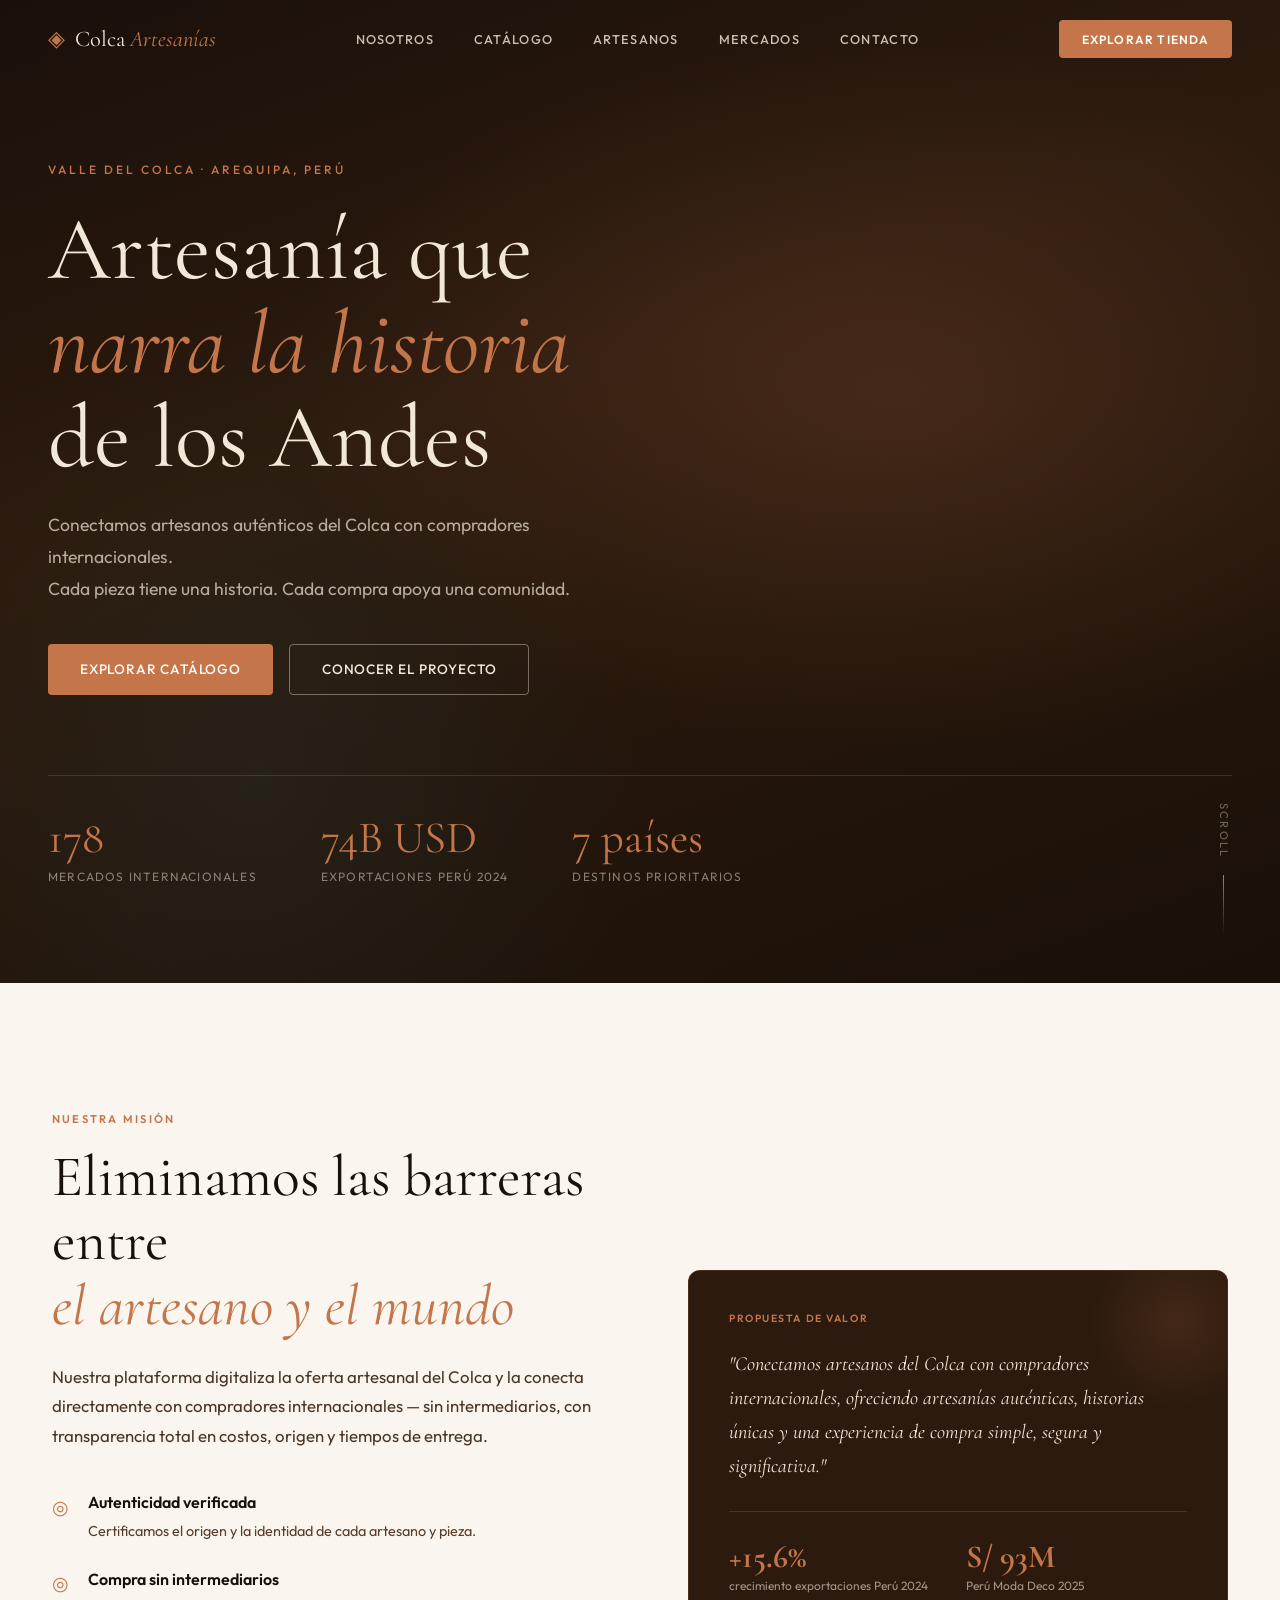
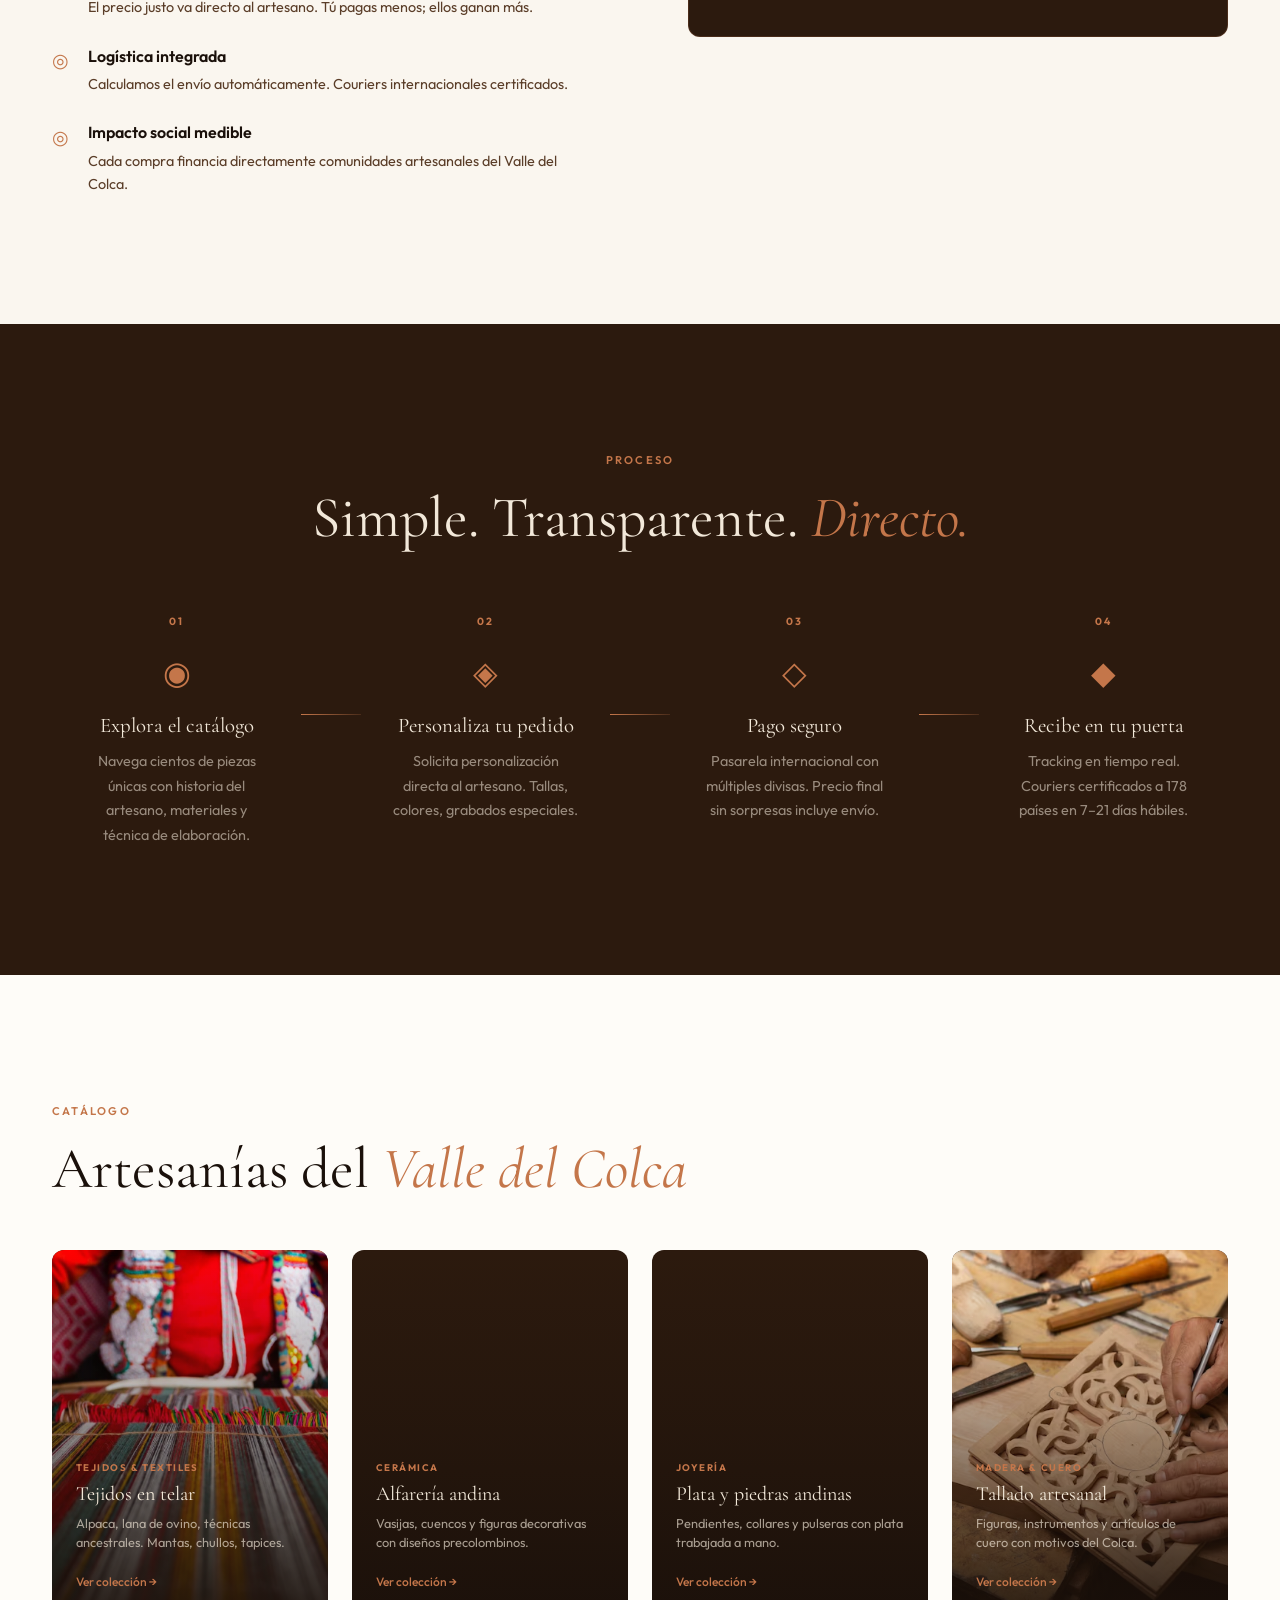
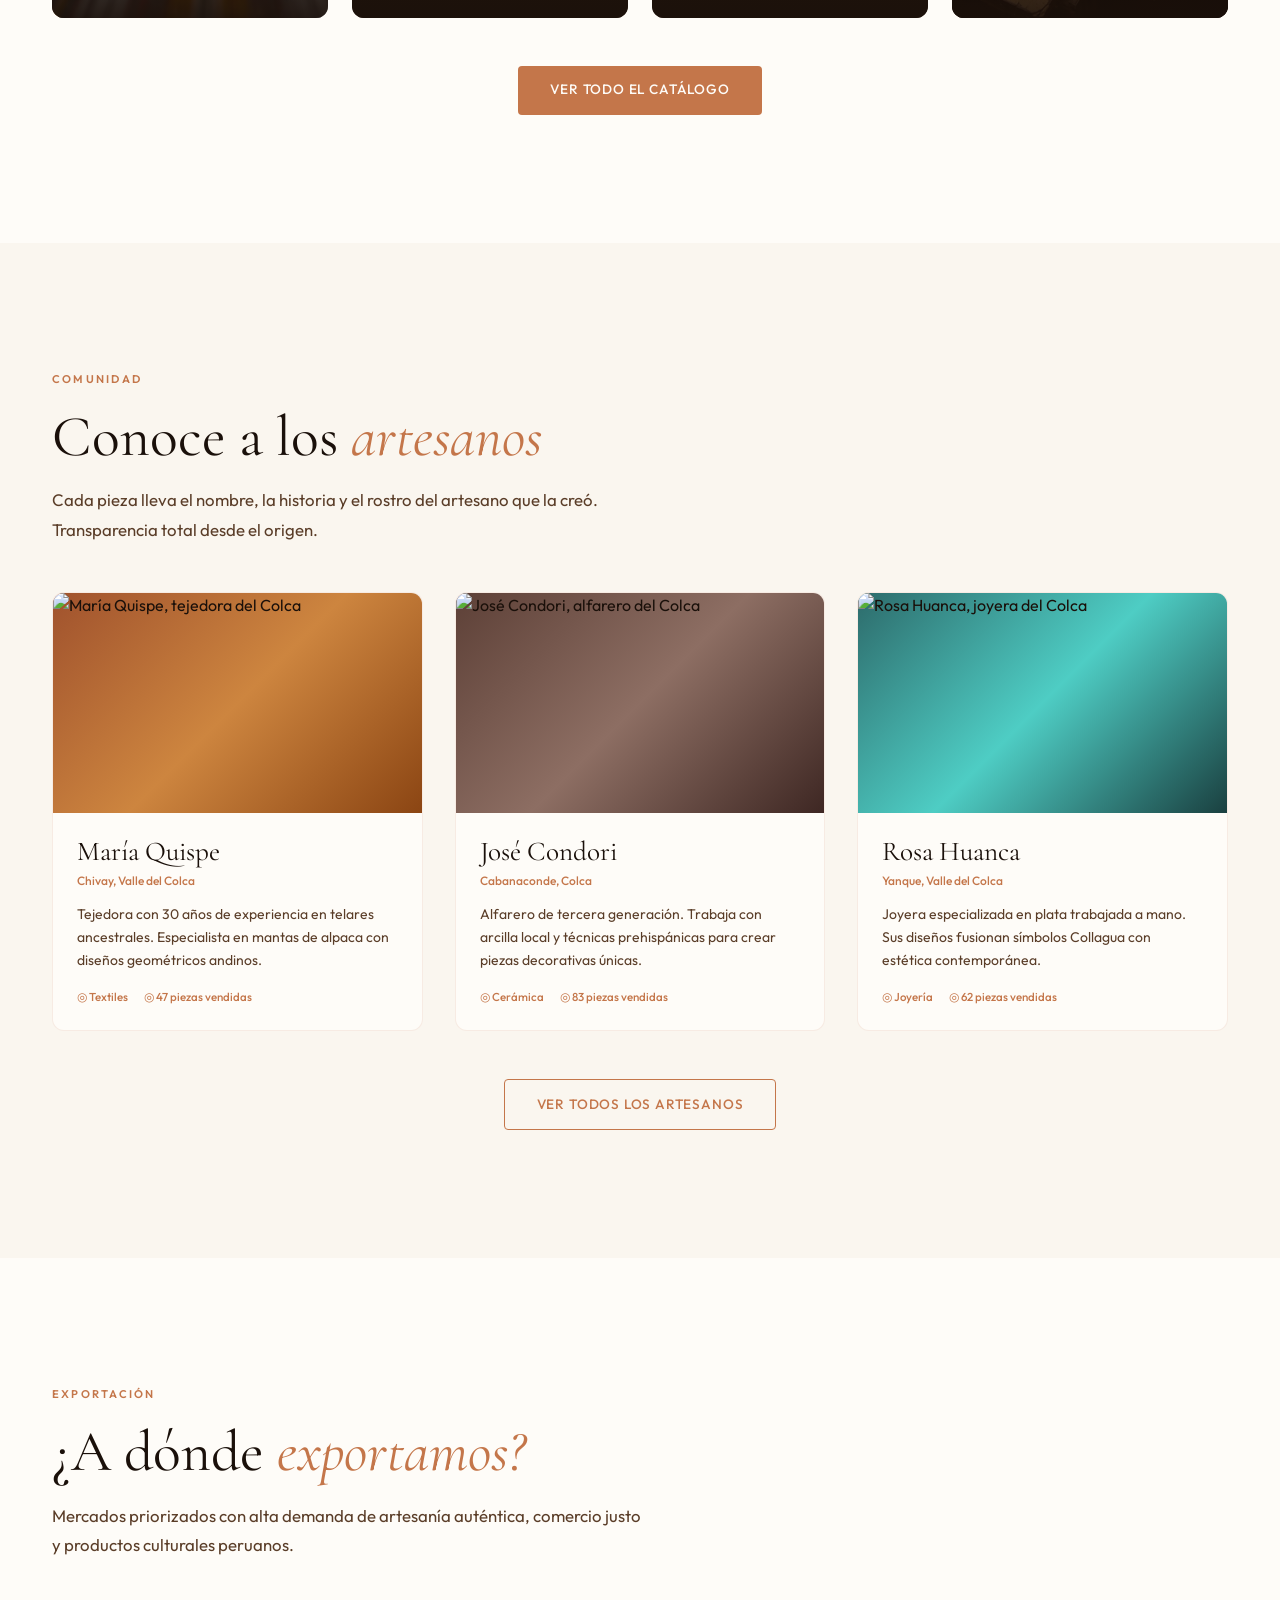
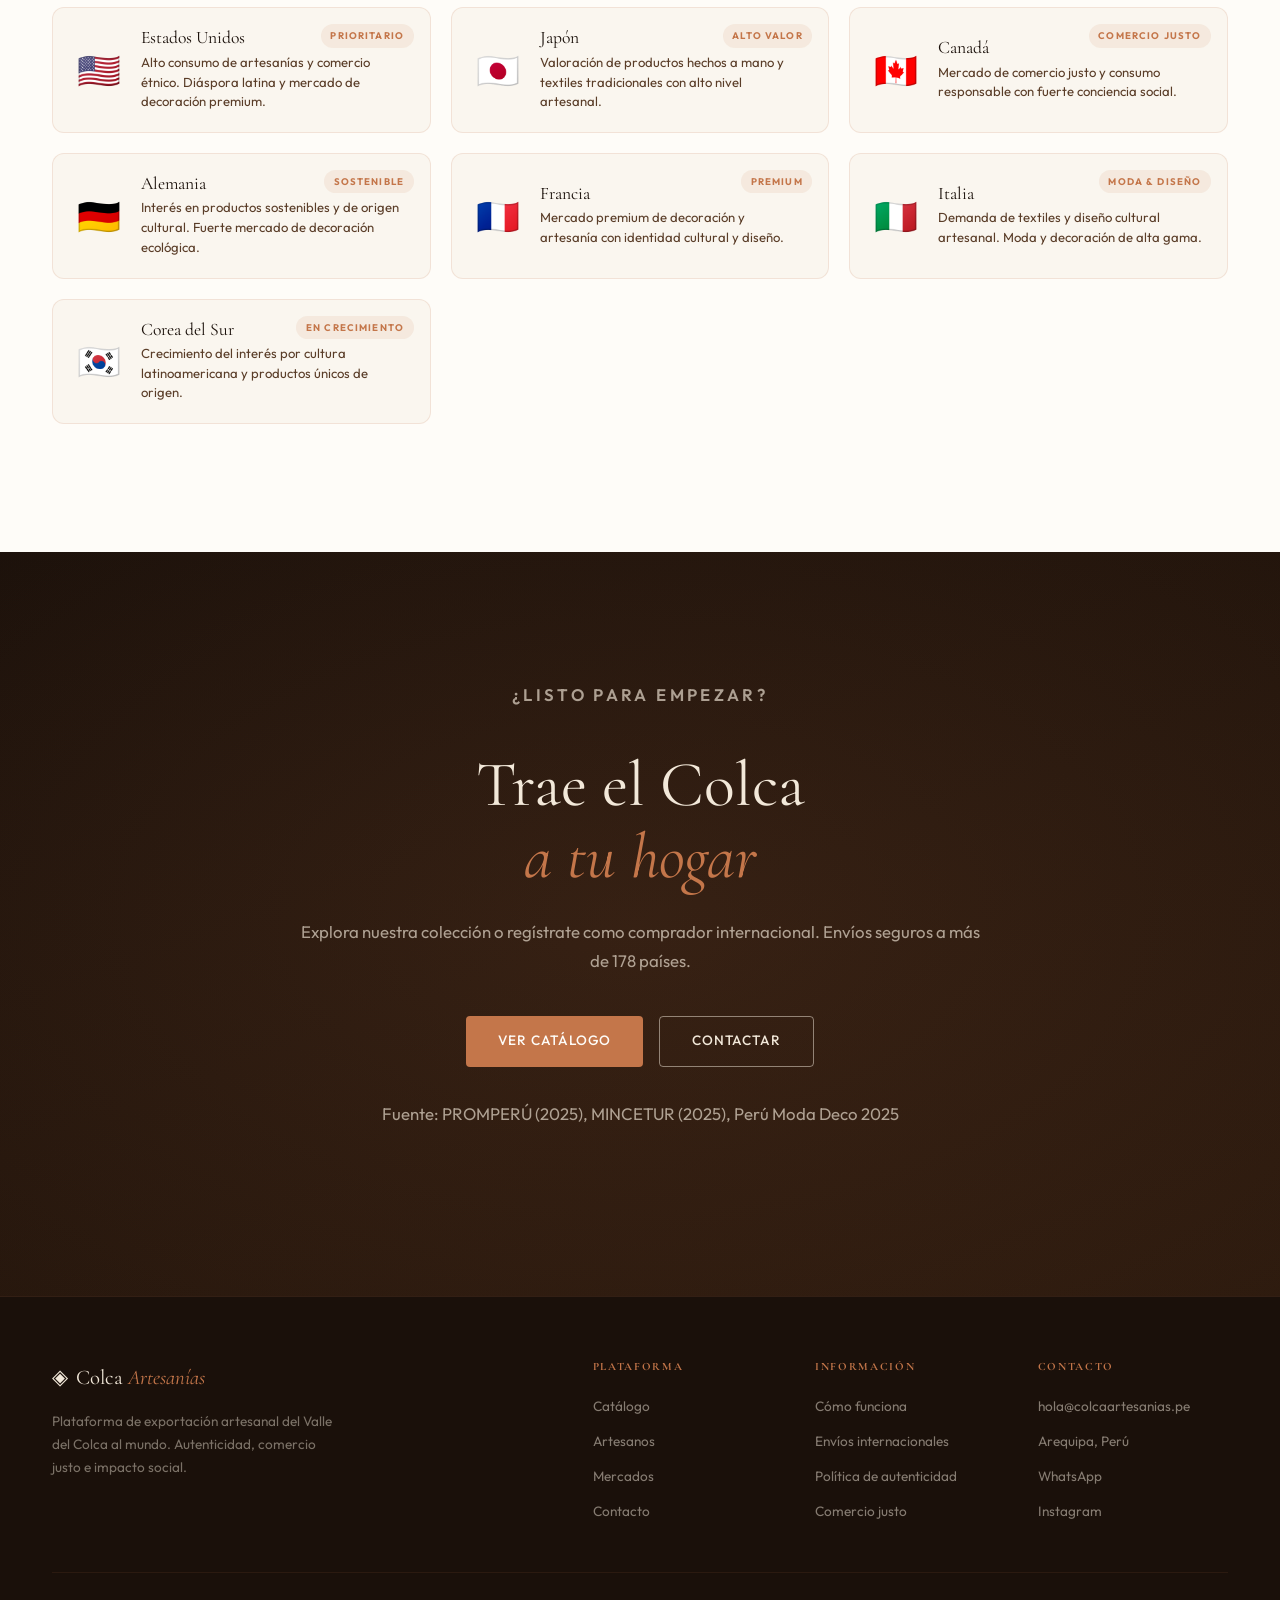
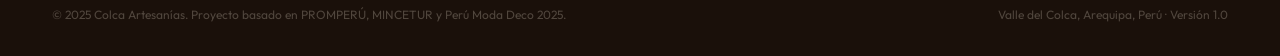
==== commit 83dbe1c0: "ArregloImge" ====
--- a/index.html
+++ b/index.html
@@ -136,7 +136,7 @@
       <a href="pages/catalogo.html?cat=textiles" class="category-card">
         <img
           class="category-card__photo"
-          data-src="https://images.unsplash.com/photo-1558618666-fcd25c85cd64?w=600&q=80&fit=crop&crop=center"
+          data-src="img/TejidosEnTelar.png"
           alt="Tejidos andinos del Colca"
         />
         <div class="category-card__content">
@@ -181,7 +181,7 @@
       <a href="pages/catalogo.html?cat=madera" class="category-card">
         <img
           class="category-card__photo"
-          data-src="https://images.unsplash.com/photo-1509281373149-e957c6296406?w=600&q=80&fit=crop&crop=center"
+          data-src="img/TalladoArtesanal.png"
           alt="Tallado en madera artesanal"
         />
         <div class="category-card__content">
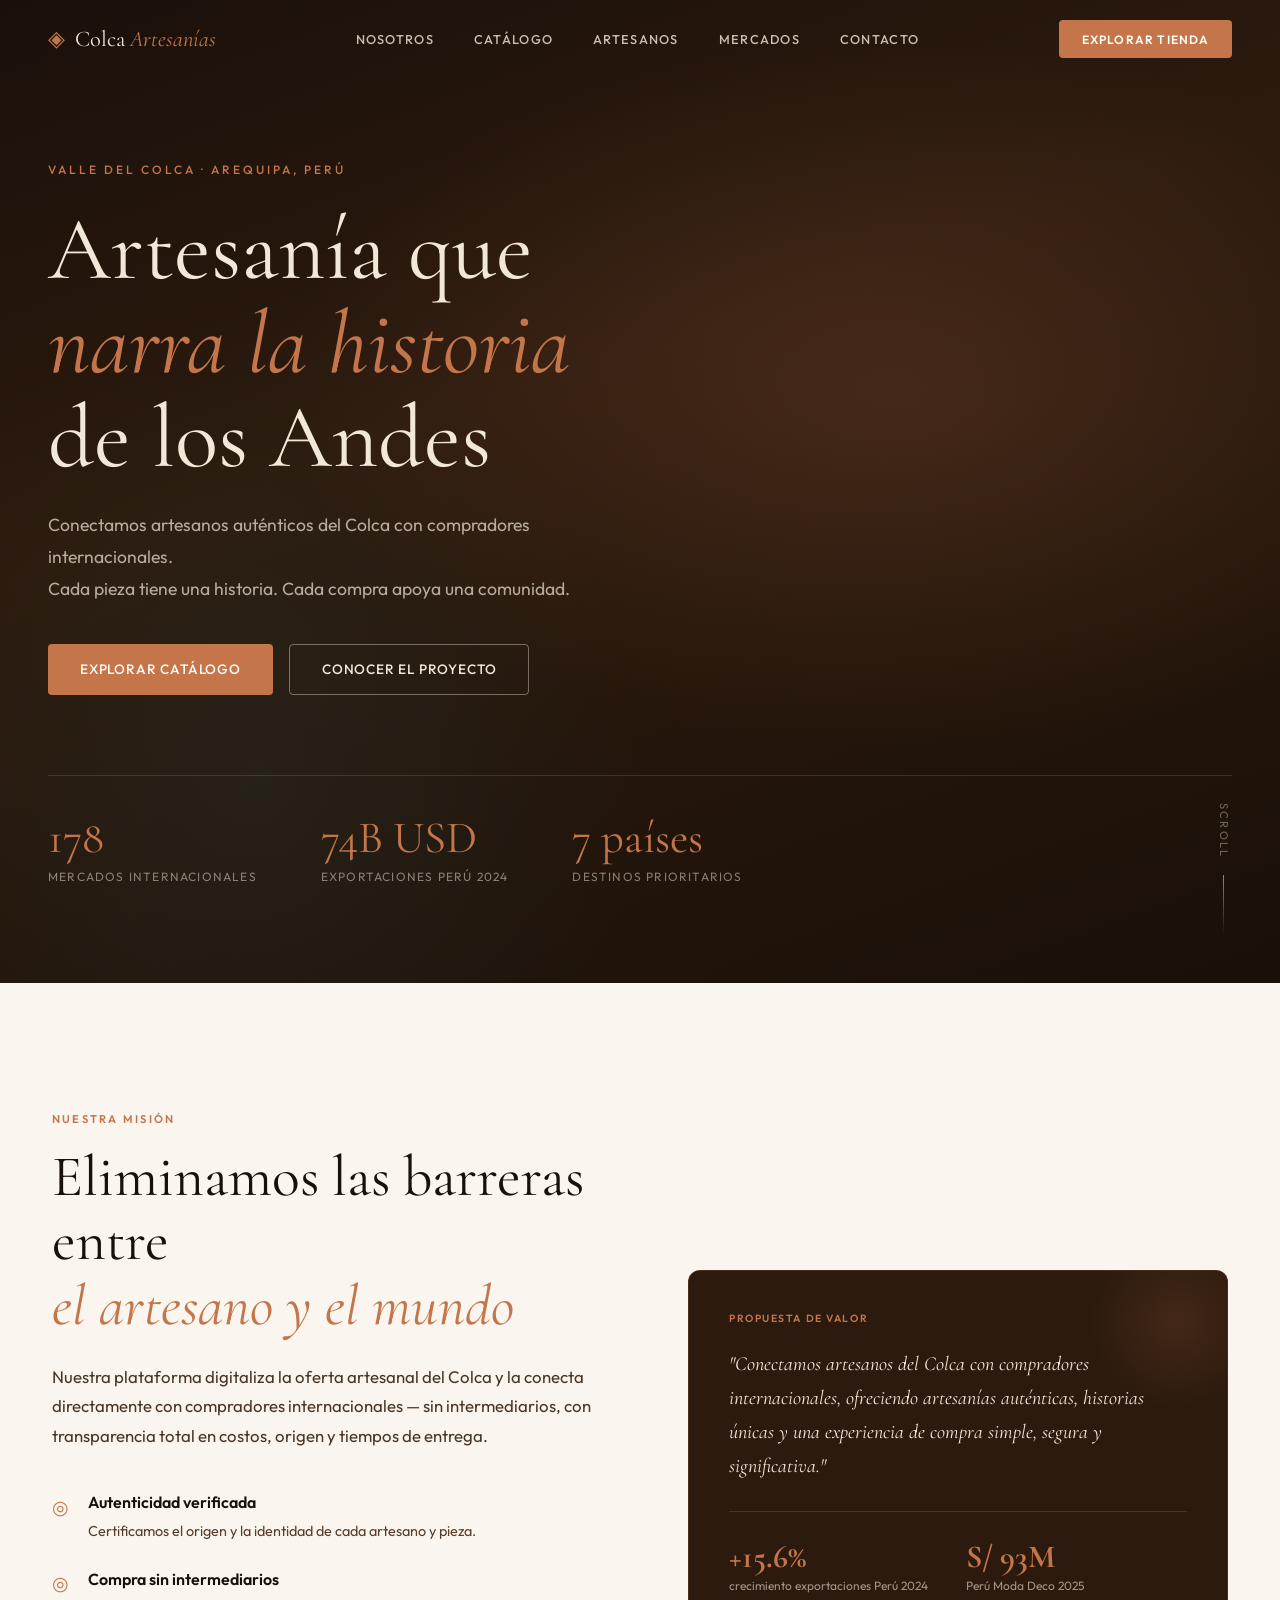
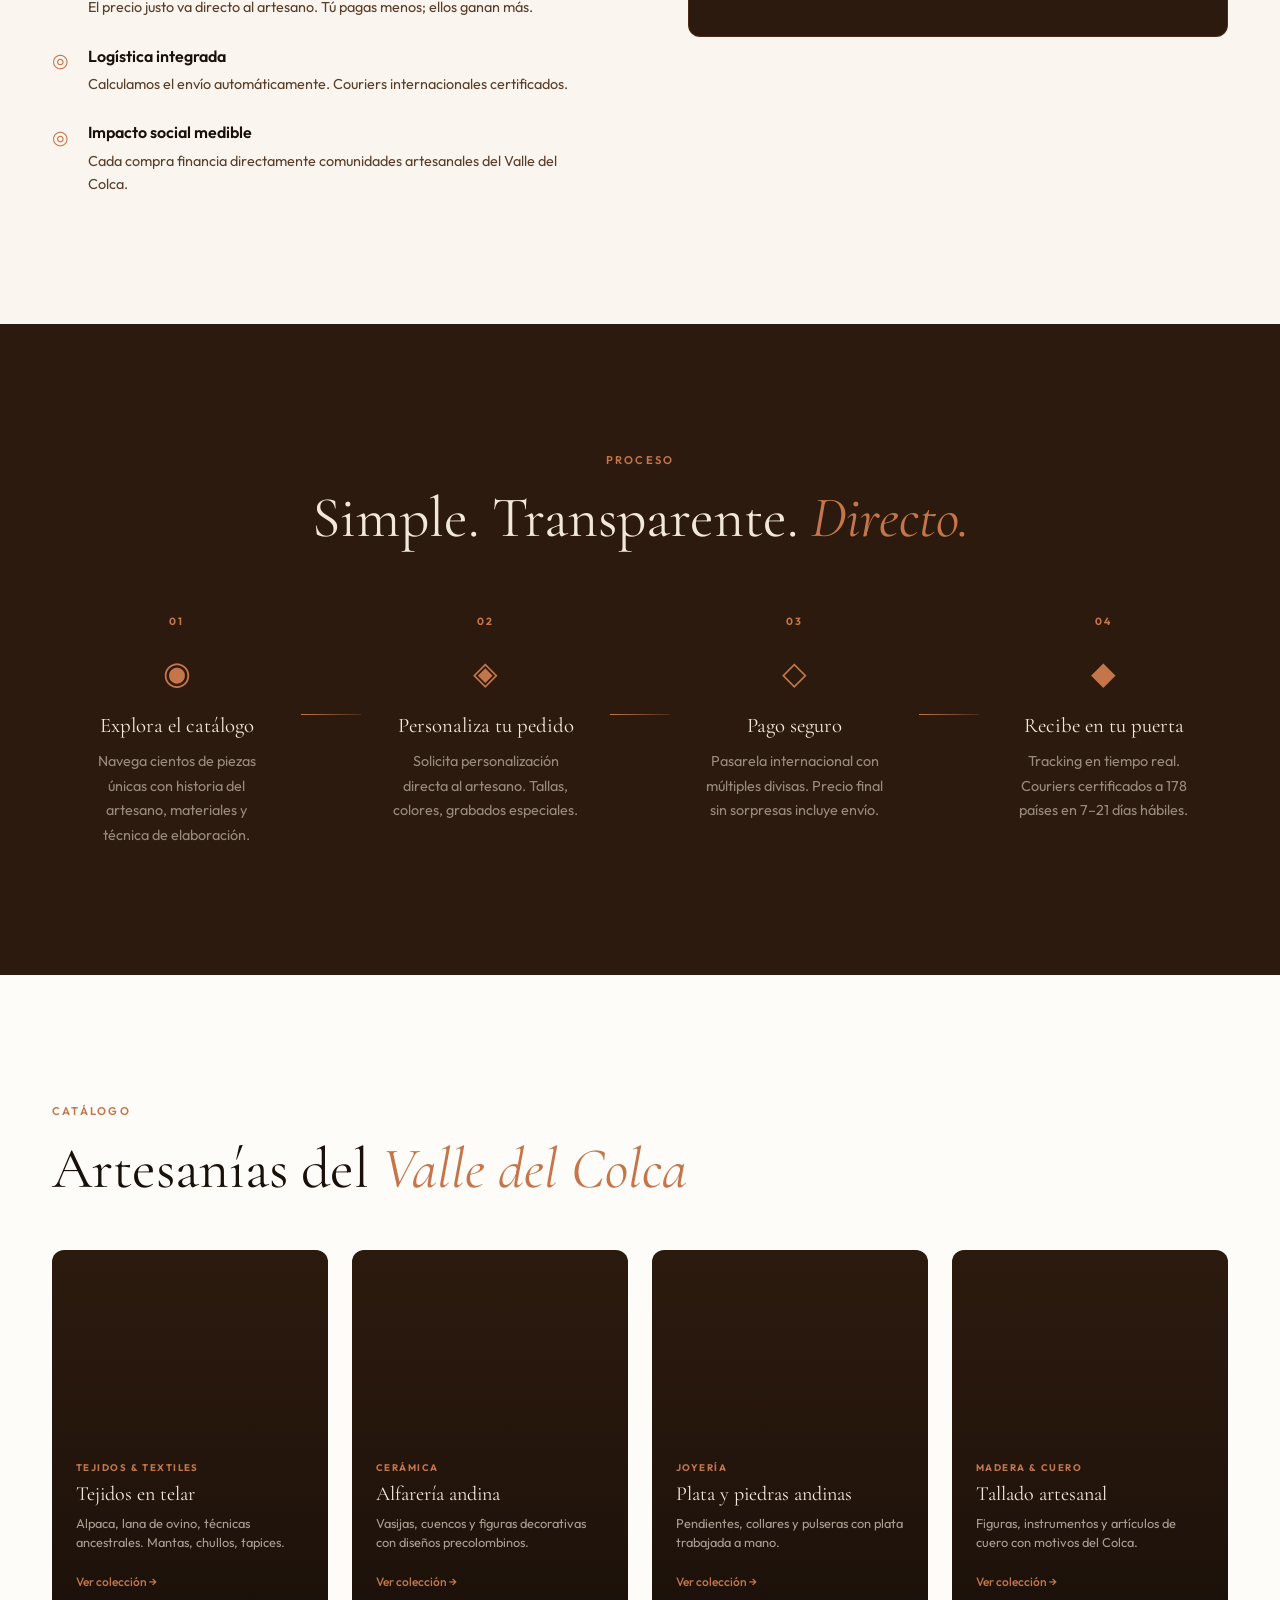
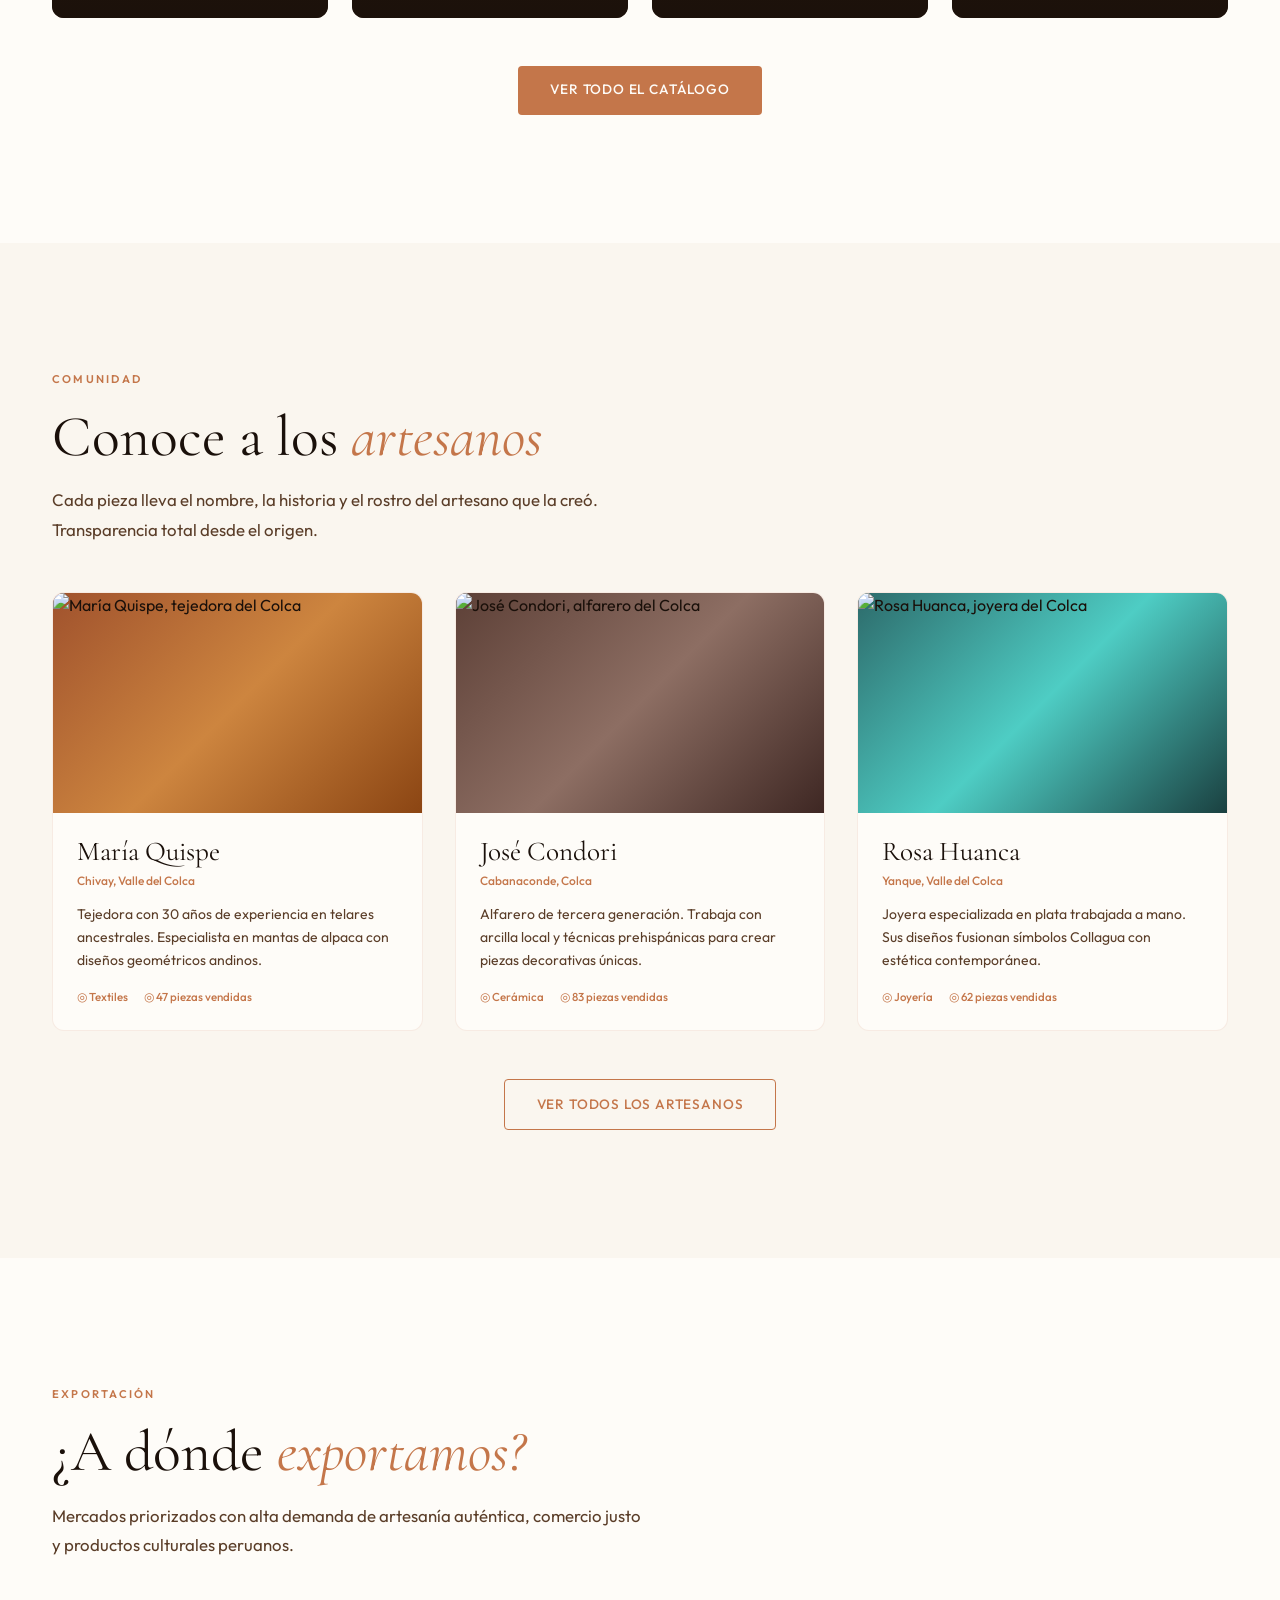
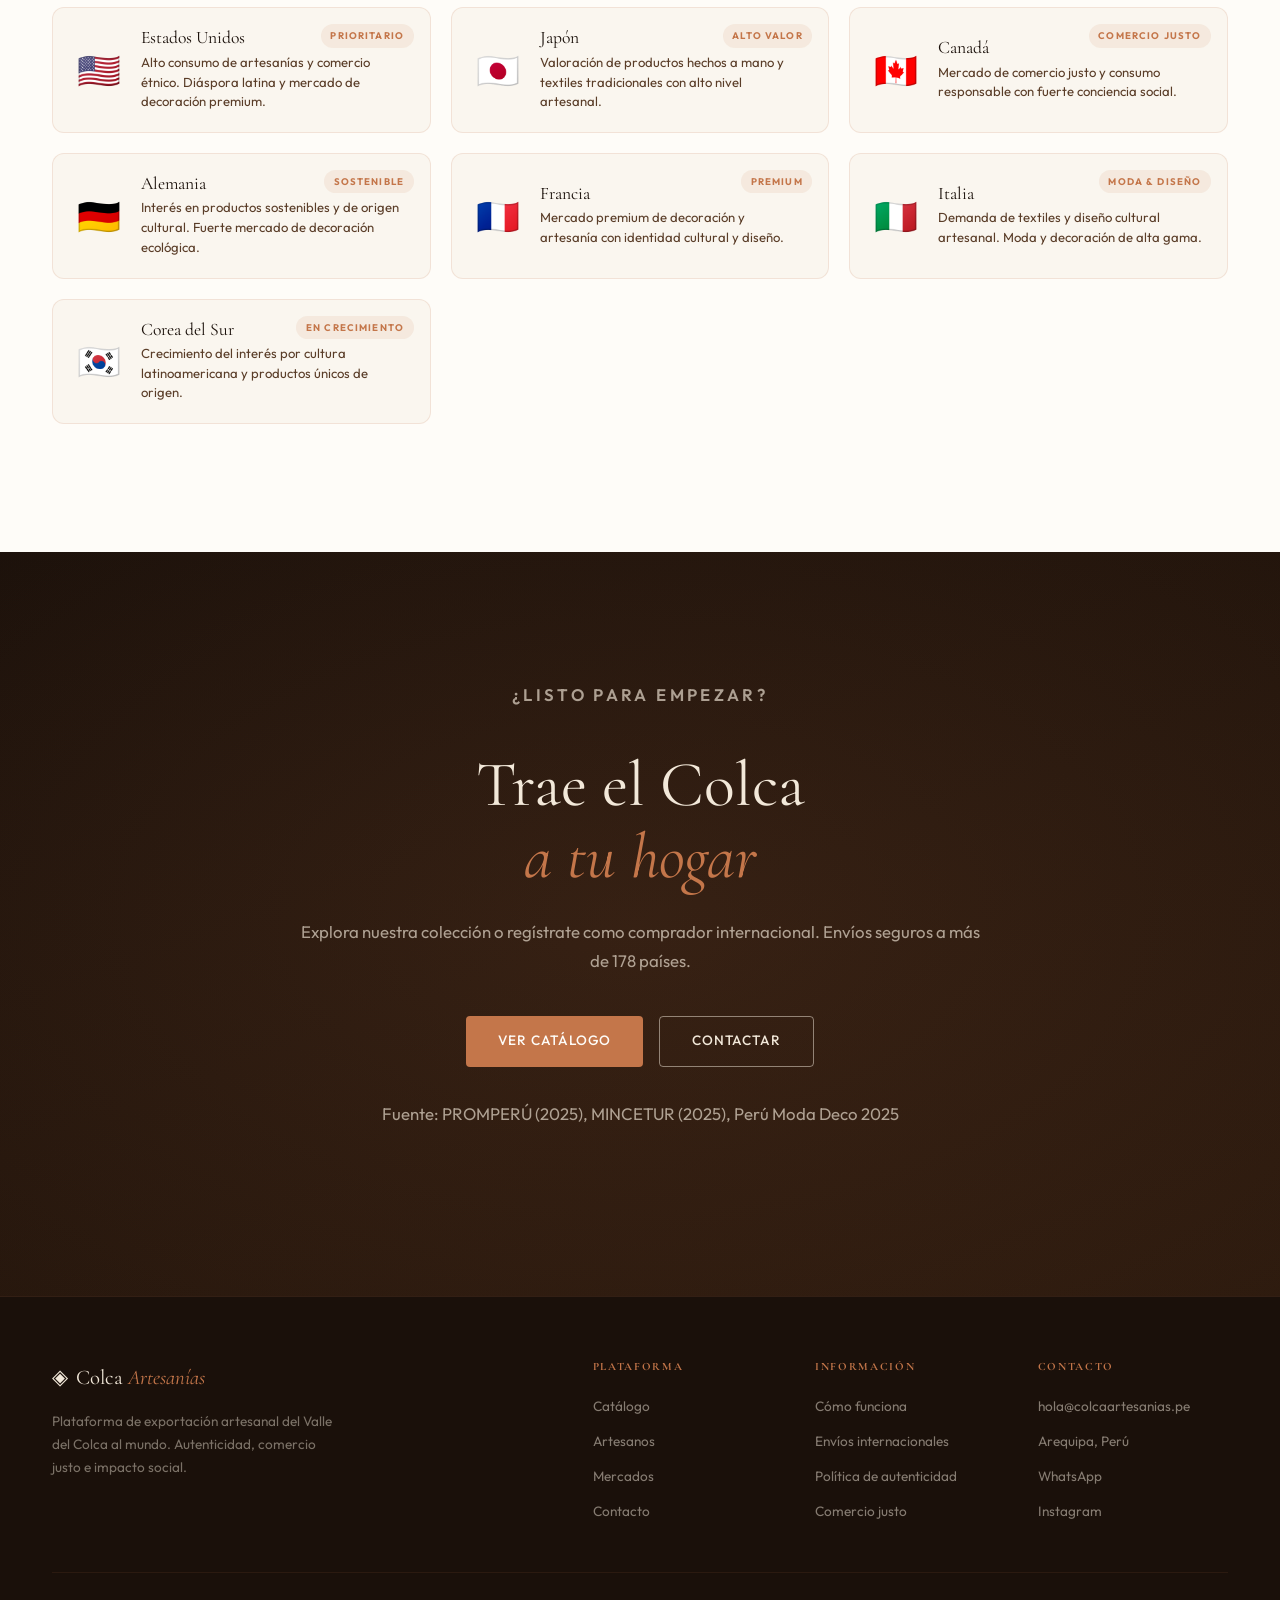
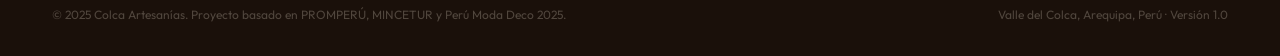
==== commit 47ecb82c: ".." ====
--- a/index.html
+++ b/index.html
@@ -136,7 +136,7 @@
       <a href="pages/catalogo.html?cat=textiles" class="category-card">
         <img
           class="category-card__photo"
-          data-src="img/TejidosEnTelar.png"
+          data-src="..img/TejidosEnTelar.png"
           alt="Tejidos andinos del Colca"
         />
         <div class="category-card__content">
@@ -181,7 +181,7 @@
       <a href="pages/catalogo.html?cat=madera" class="category-card">
         <img
           class="category-card__photo"
-          data-src="img/TalladoArtesanal.png"
+          data-src="..img/TalladoArtesanal.png"
           alt="Tallado en madera artesanal"
         />
         <div class="category-card__content">
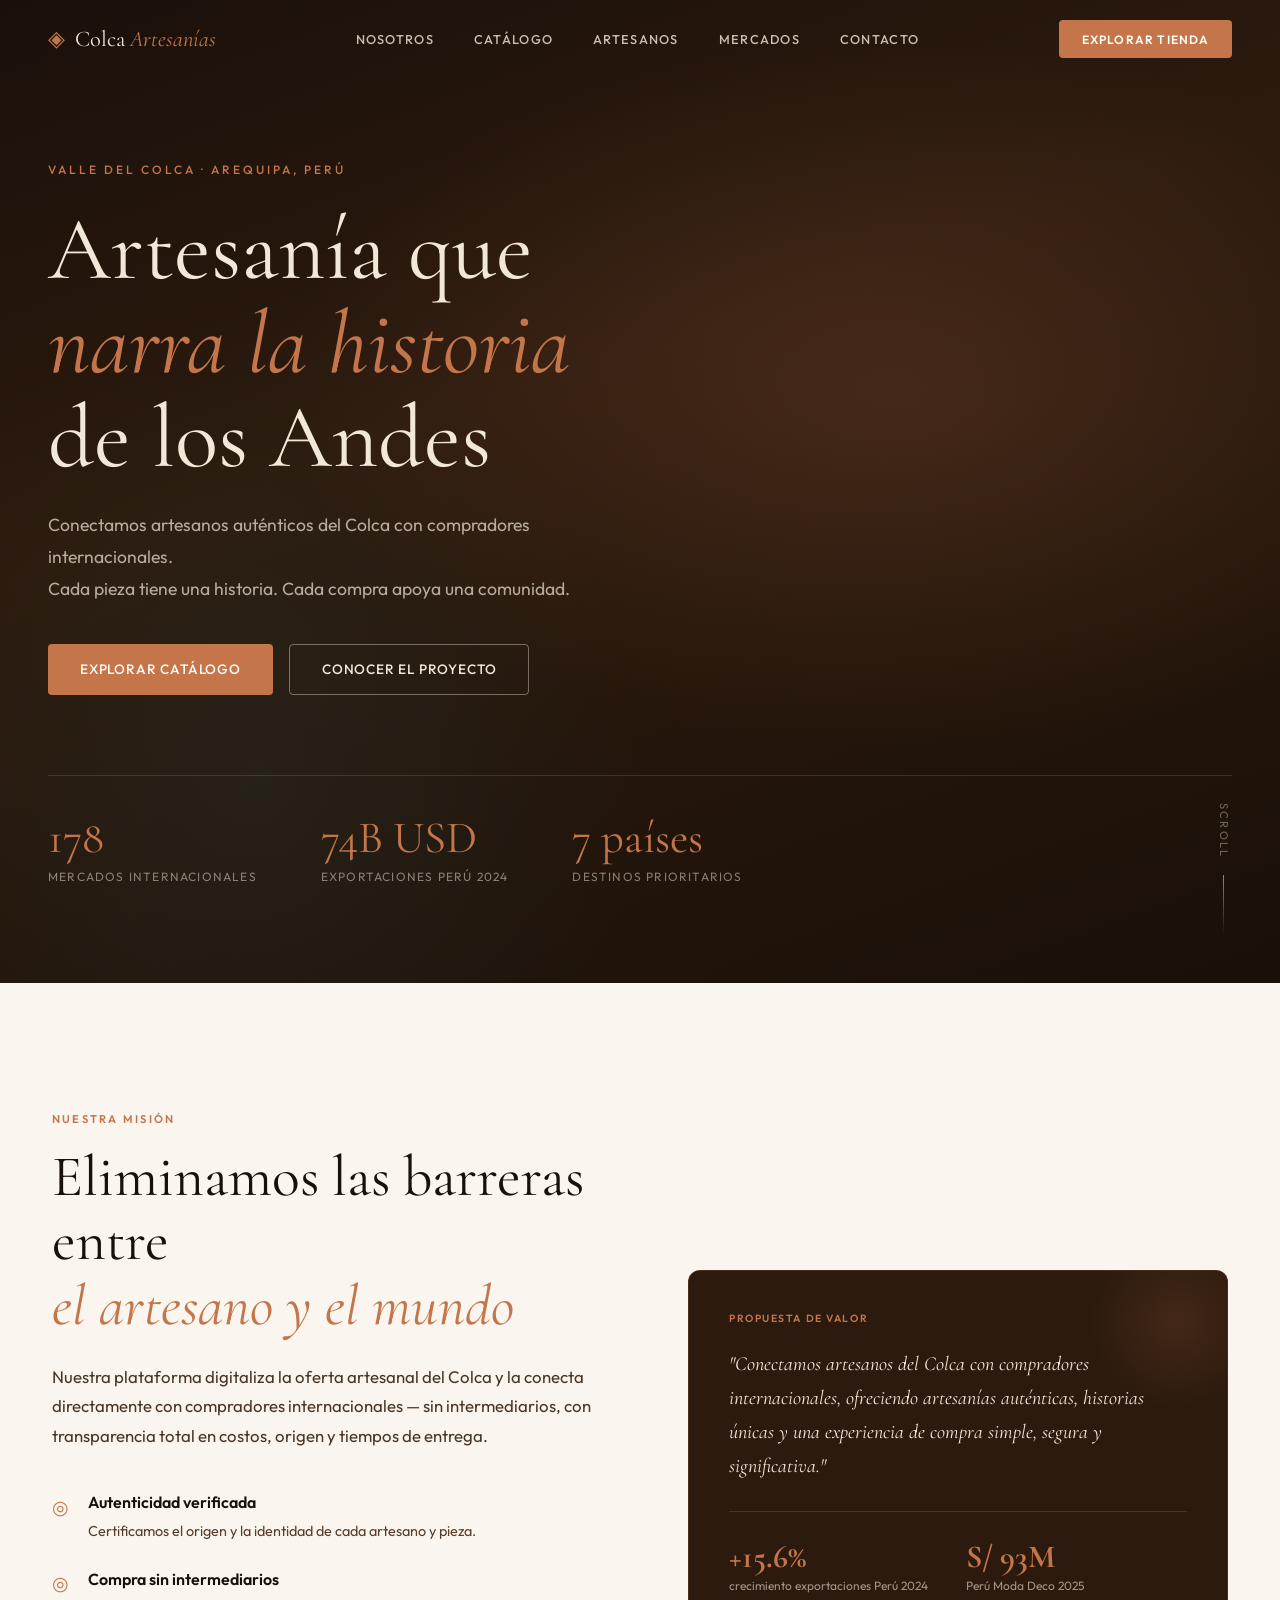
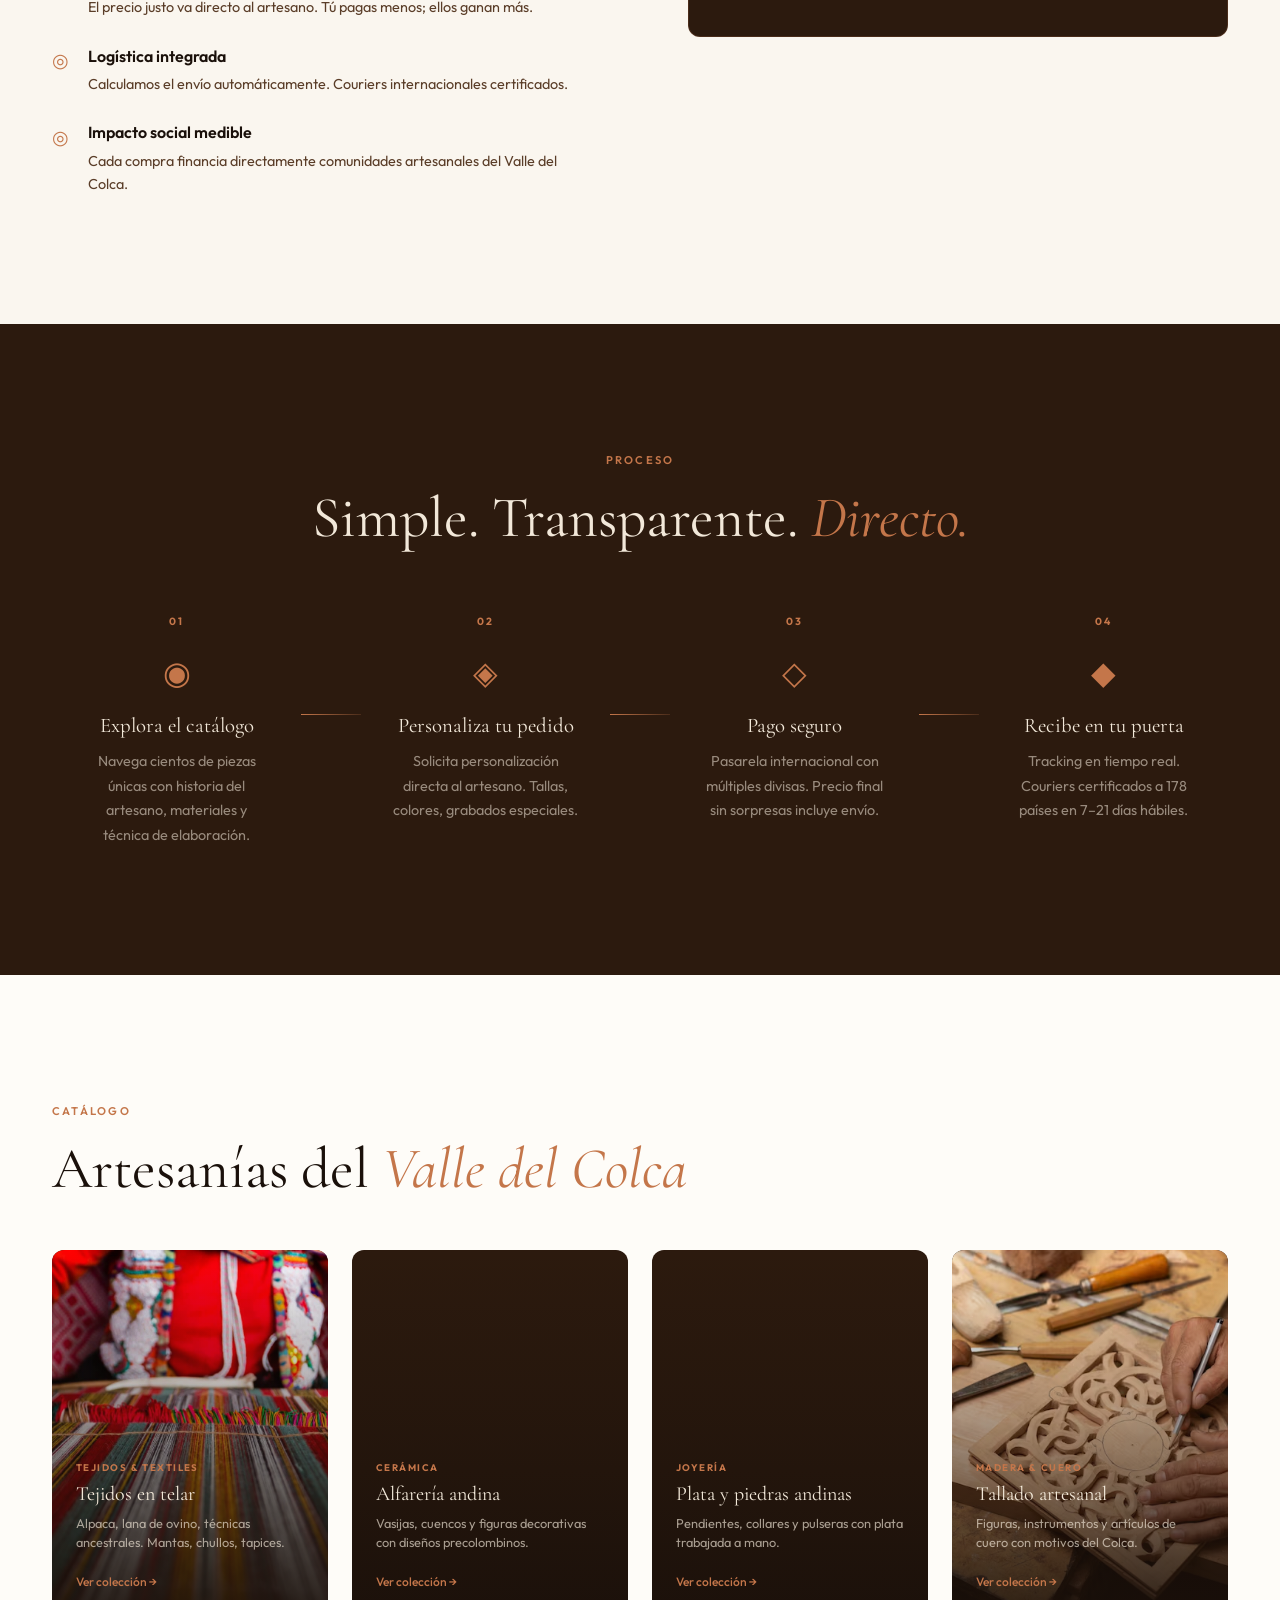
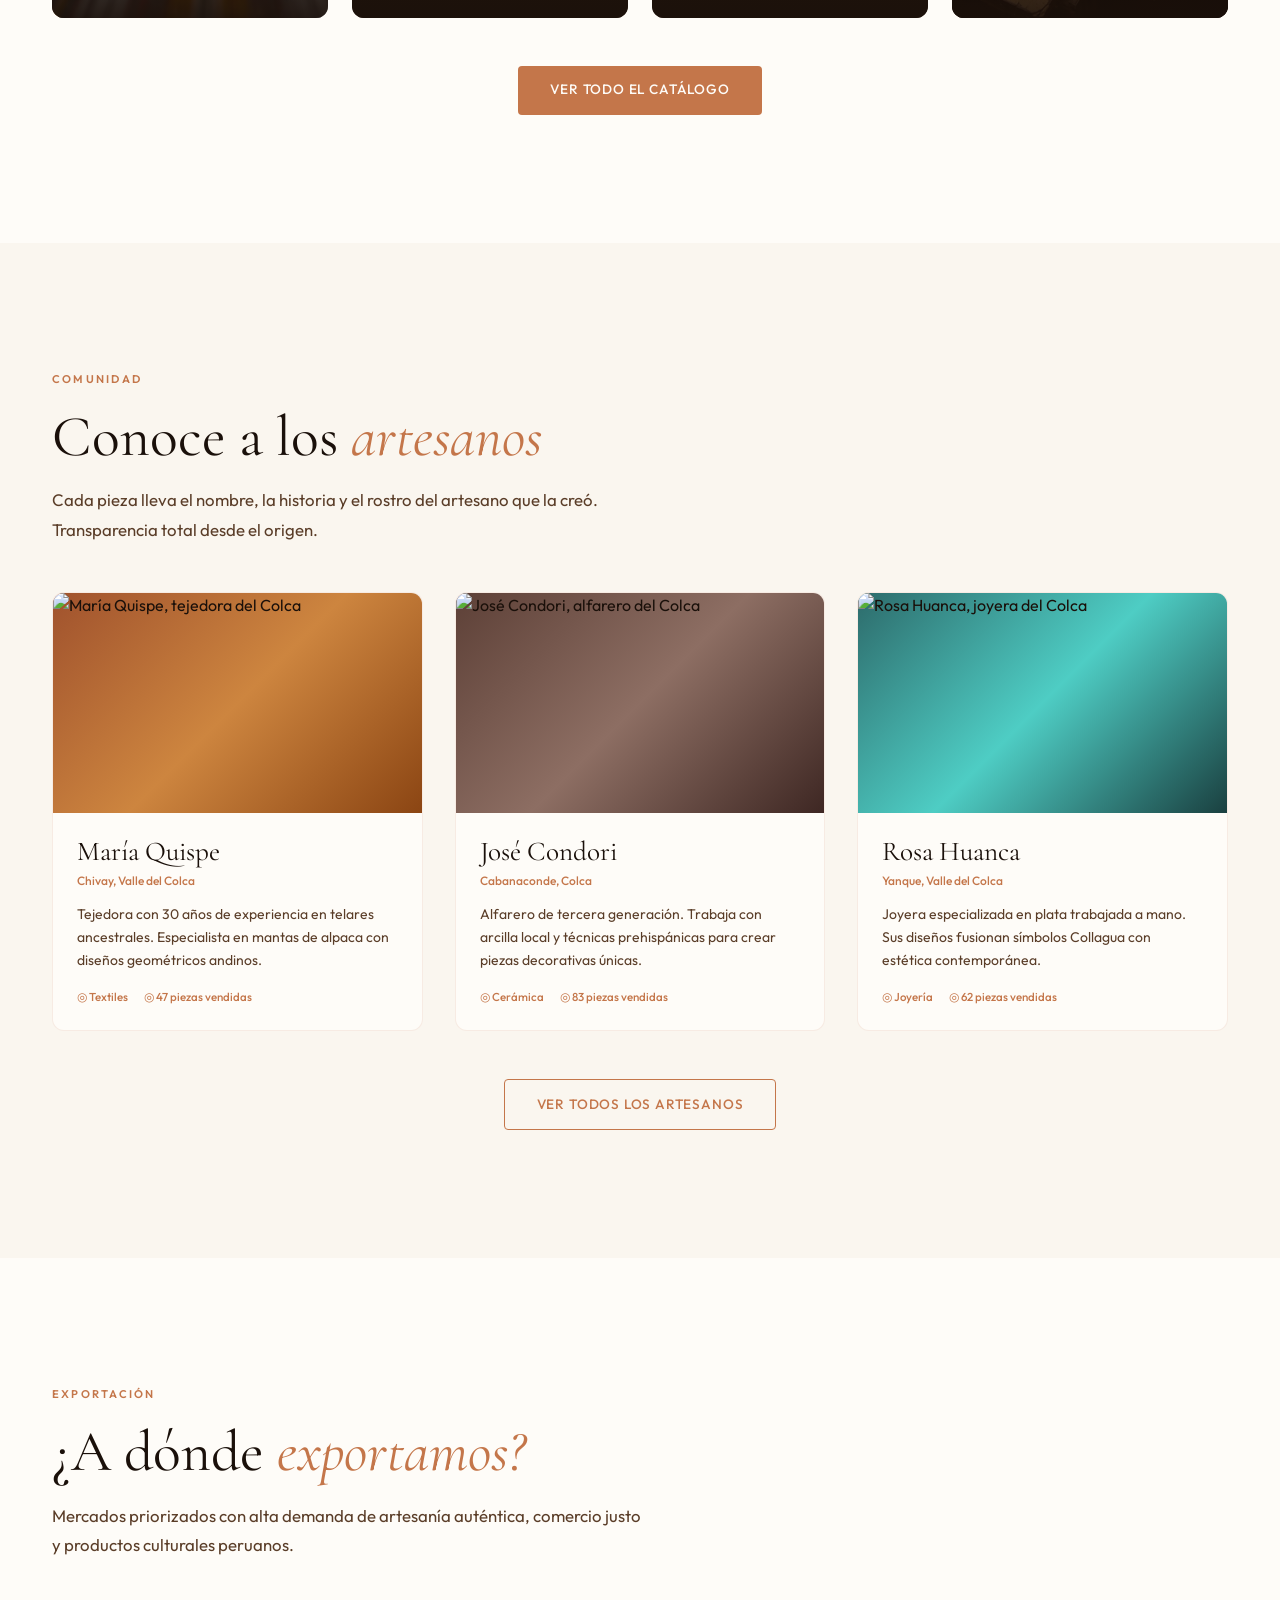
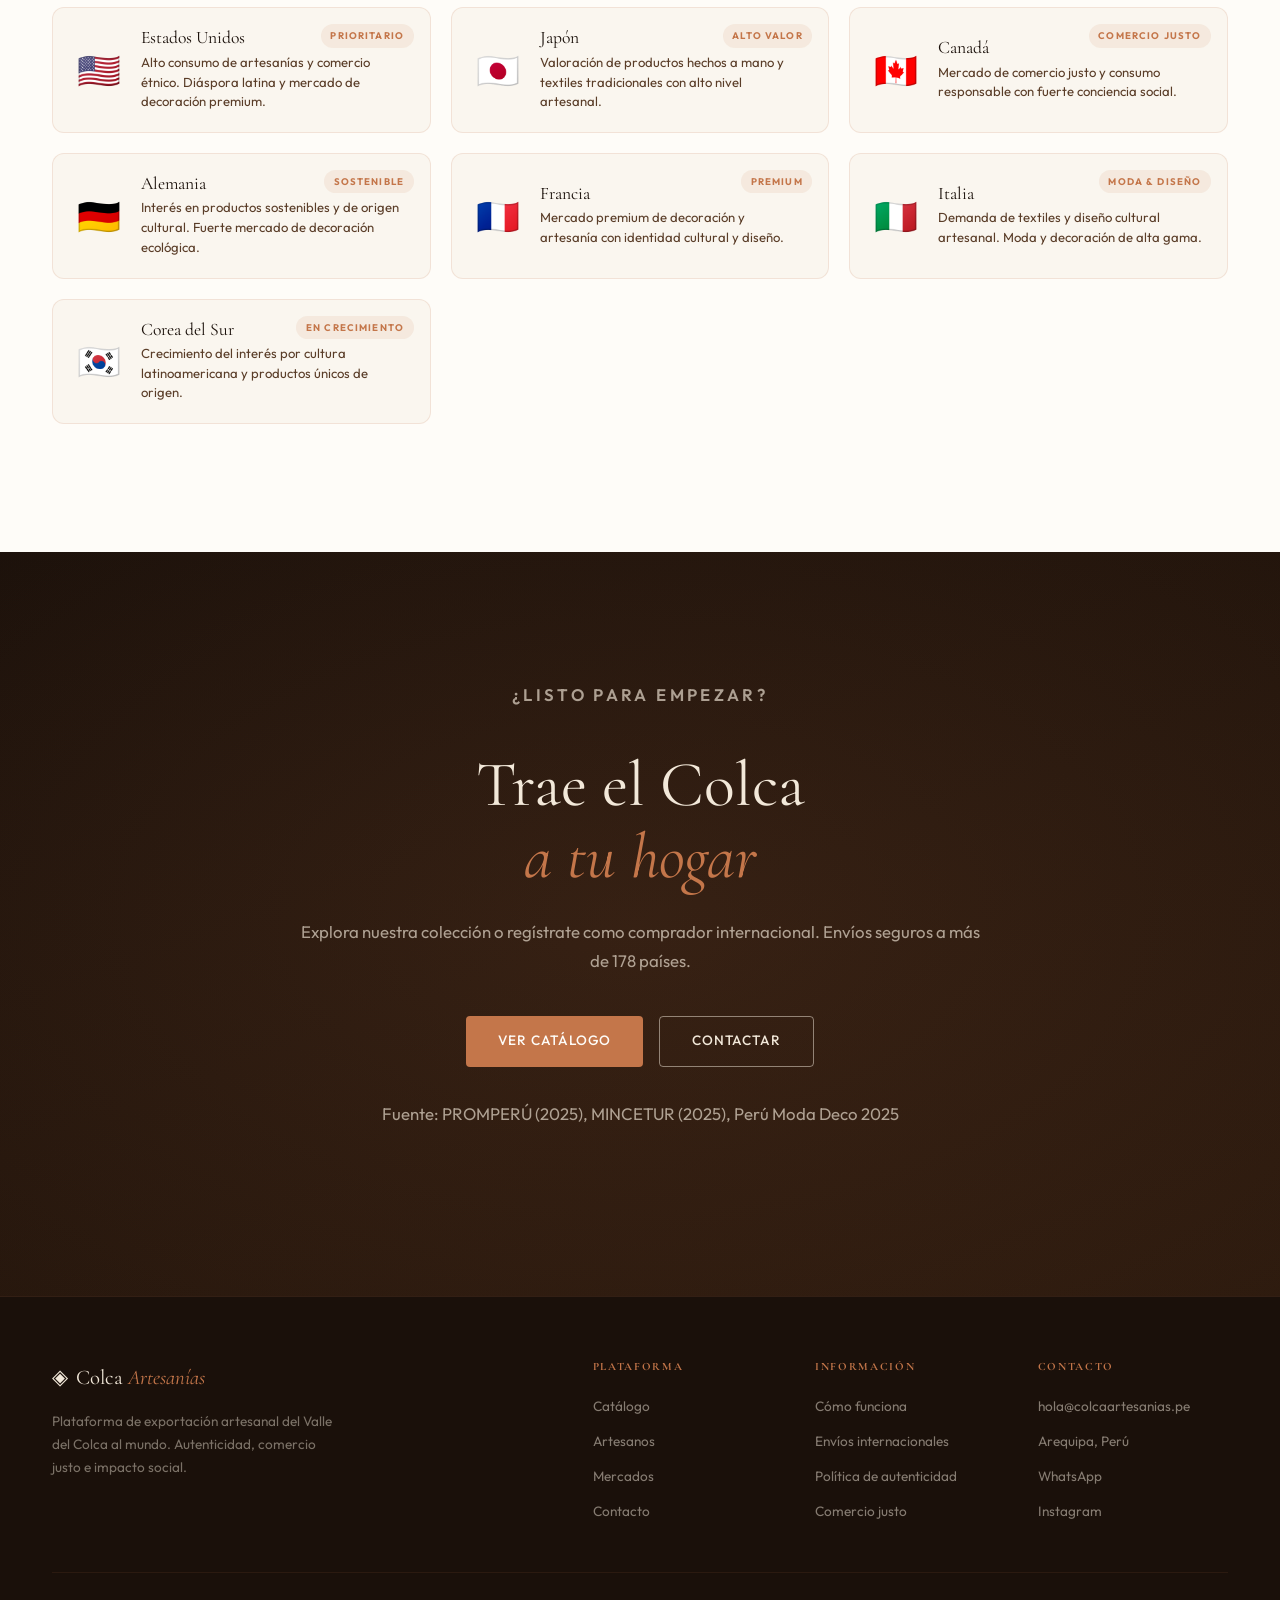
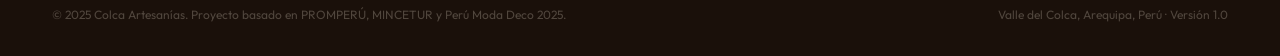
==== commit bab84a5a: "..." ====
--- a/index.html
+++ b/index.html
@@ -136,7 +136,7 @@
       <a href="pages/catalogo.html?cat=textiles" class="category-card">
         <img
           class="category-card__photo"
-          data-src="..img/TejidosEnTelar.png"
+          data-src="img/TejidosEnTelar.png"
           alt="Tejidos andinos del Colca"
         />
         <div class="category-card__content">
@@ -181,7 +181,7 @@
       <a href="pages/catalogo.html?cat=madera" class="category-card">
         <img
           class="category-card__photo"
-          data-src="..img/TalladoArtesanal.png"
+          data-src="img/TalladoArtesanal.png"
           alt="Tallado en madera artesanal"
         />
         <div class="category-card__content">
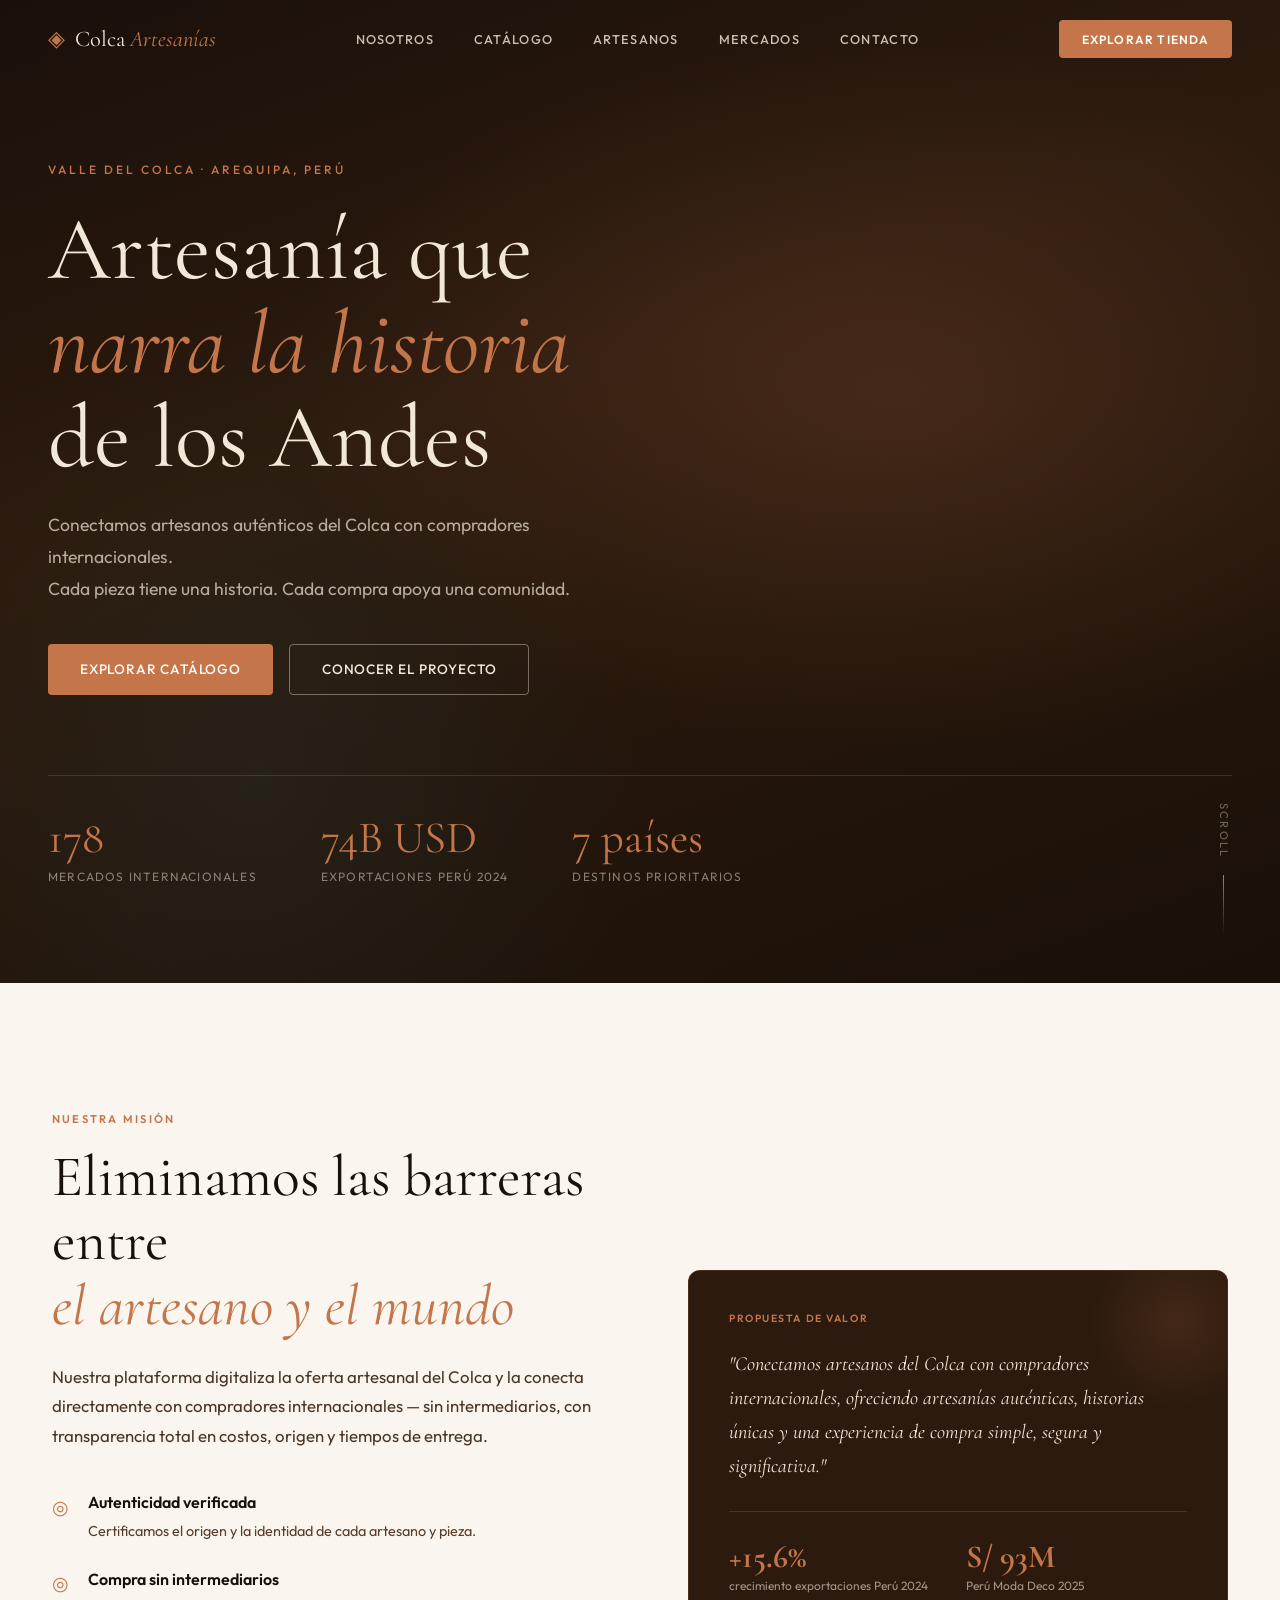
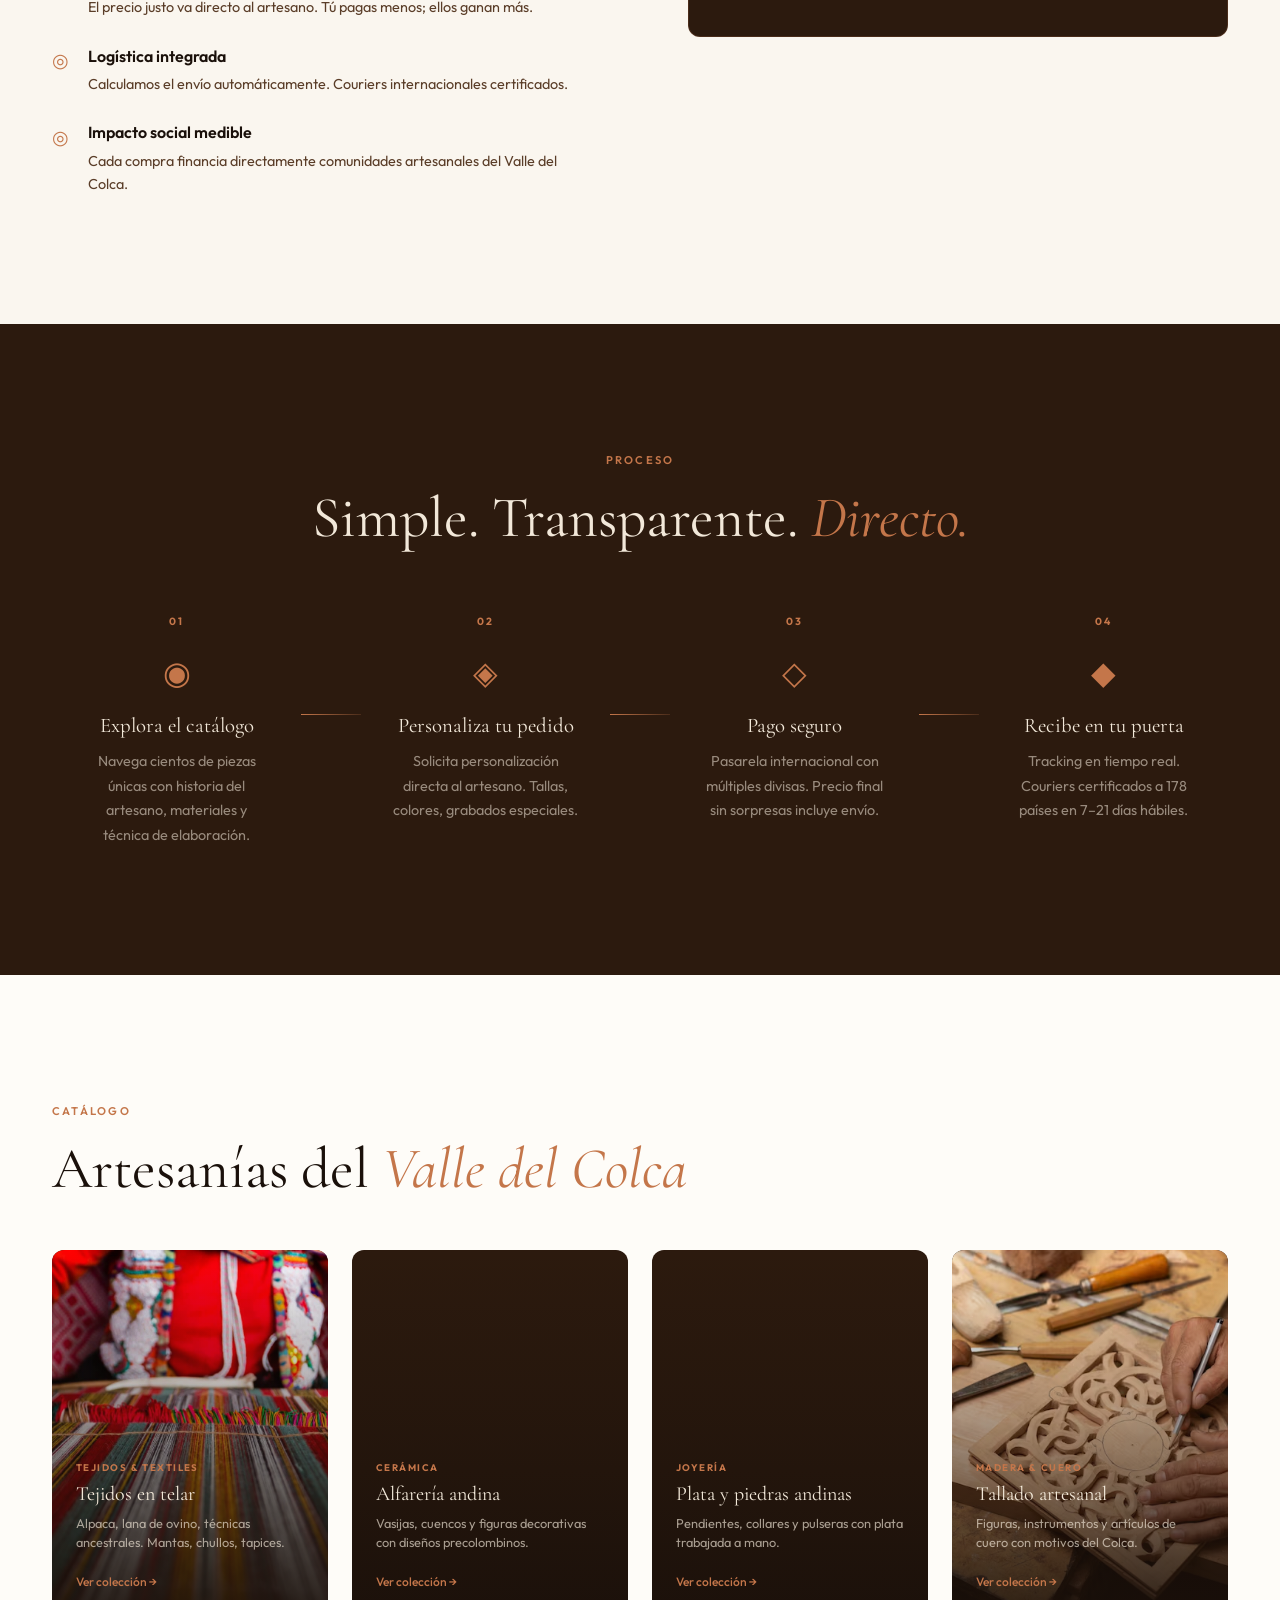
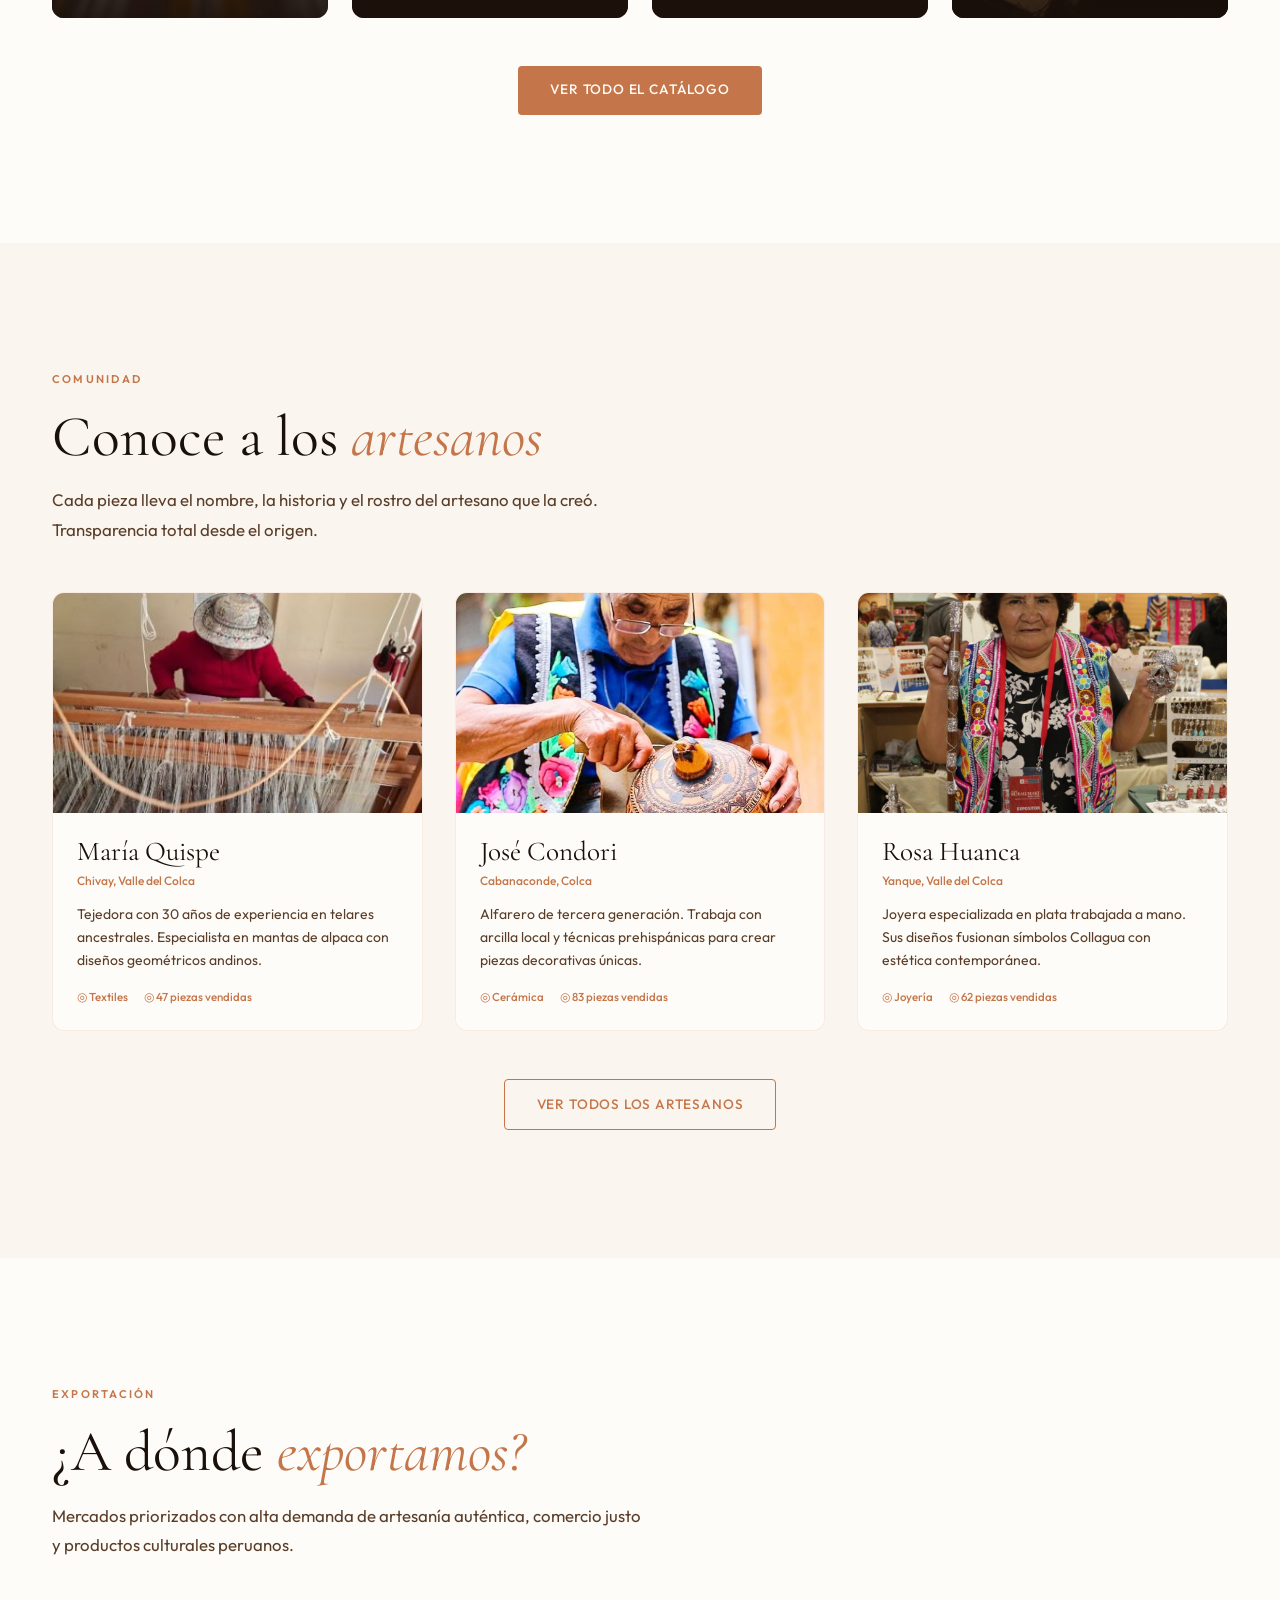
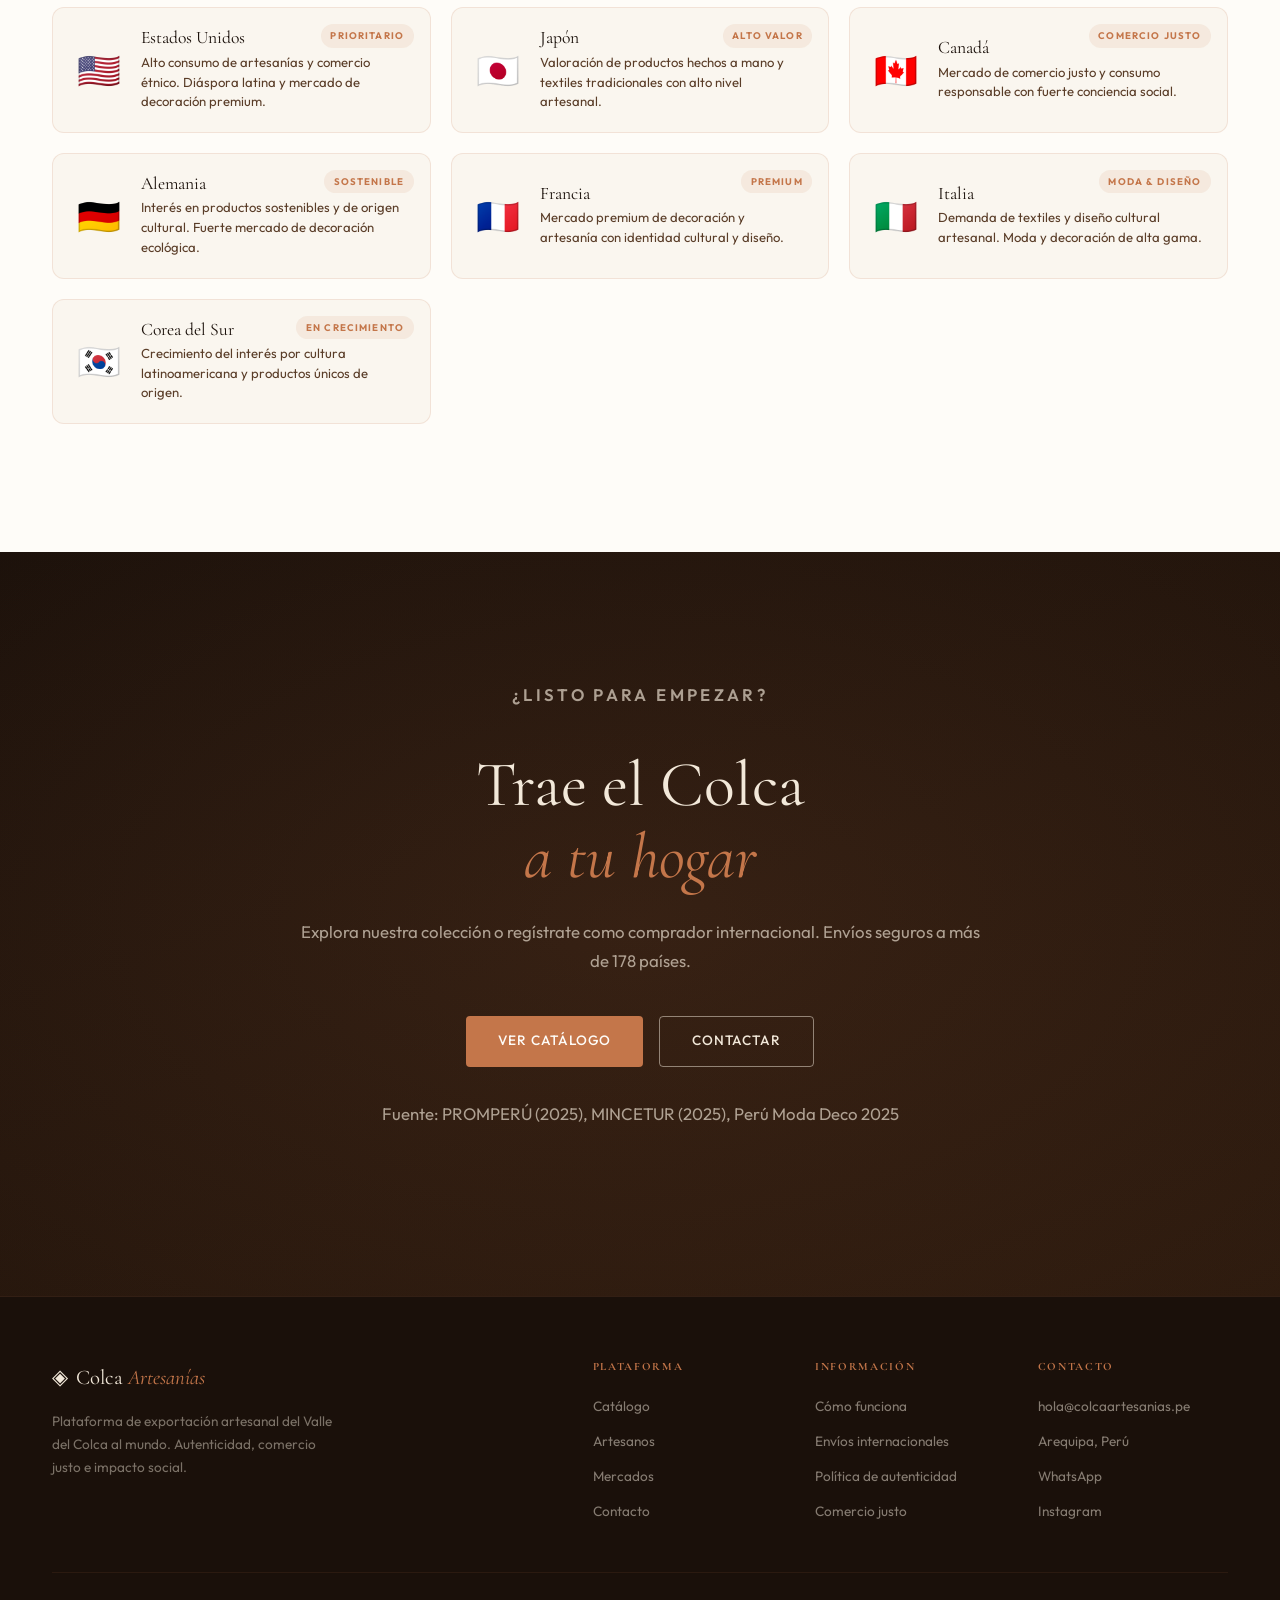
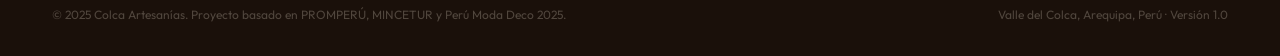
==== commit 502d6da5: "Artesanos" ====
--- a/index.html
+++ b/index.html
@@ -210,7 +210,7 @@
       <div class="artisan-card reveal">
         <div class="artisan-card__img artisan-card__img--1">
           <img
-            data-src="https://images.unsplash.com/photo-1594736797933-d0501ba2fe65?w=500&q=80&fit=crop&crop=face"
+            data-src="img/Artesano1.png"
             alt="María Quispe, tejedora del Colca"
           />
         </div>
@@ -228,7 +228,7 @@
       <div class="artisan-card reveal">
         <div class="artisan-card__img artisan-card__img--2">
           <img
-            data-src="https://images.unsplash.com/photo-1530268729831-4b0b9e170218?w=500&q=80&fit=crop&crop=center"
+            data-src="img/Artesano2.png"
             alt="José Condori, alfarero del Colca"
           />
         </div>
@@ -246,7 +246,7 @@
       <div class="artisan-card reveal">
         <div class="artisan-card__img artisan-card__img--3">
           <img
-            data-src="https://images.unsplash.com/photo-1602143407151-7111542de6e8?w=500&q=80&fit=crop&crop=face"
+            data-src="img/Artesano3.png"
             alt="Rosa Huanca, joyera del Colca"
           />
         </div>
